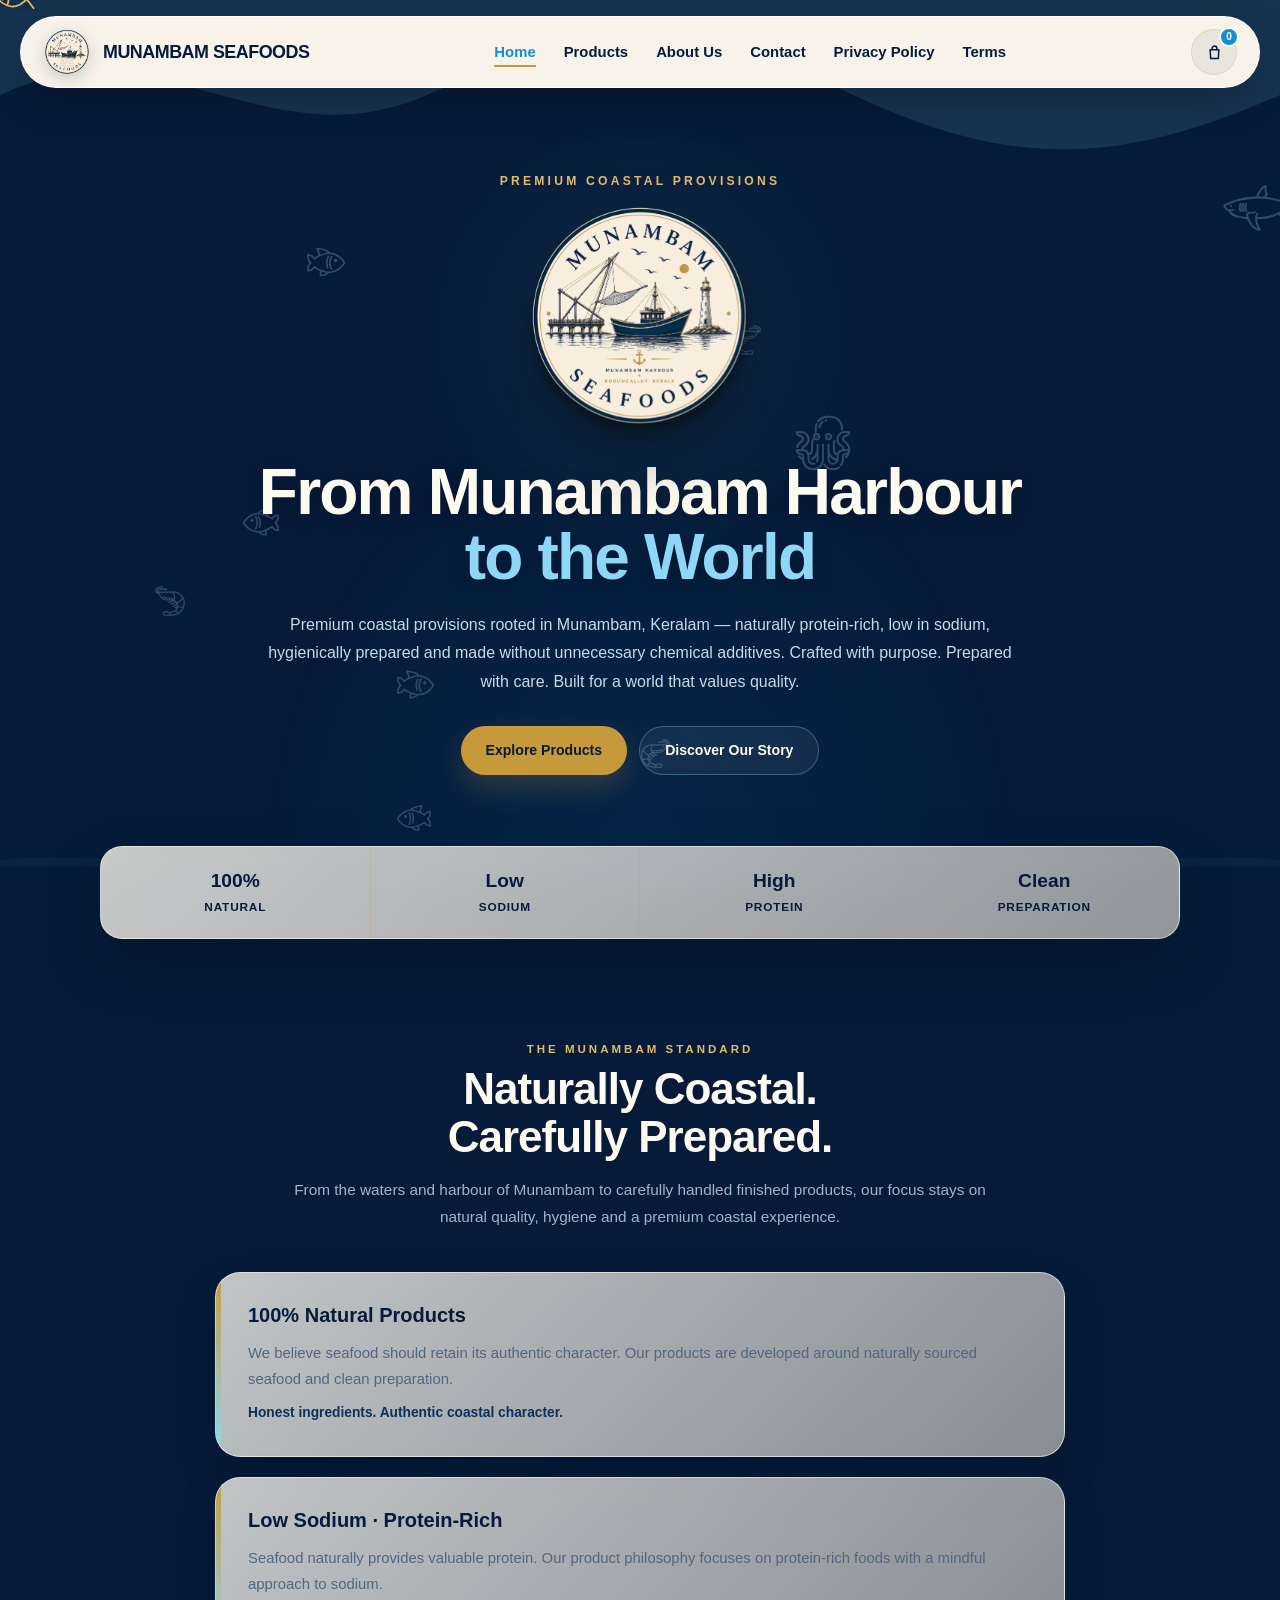
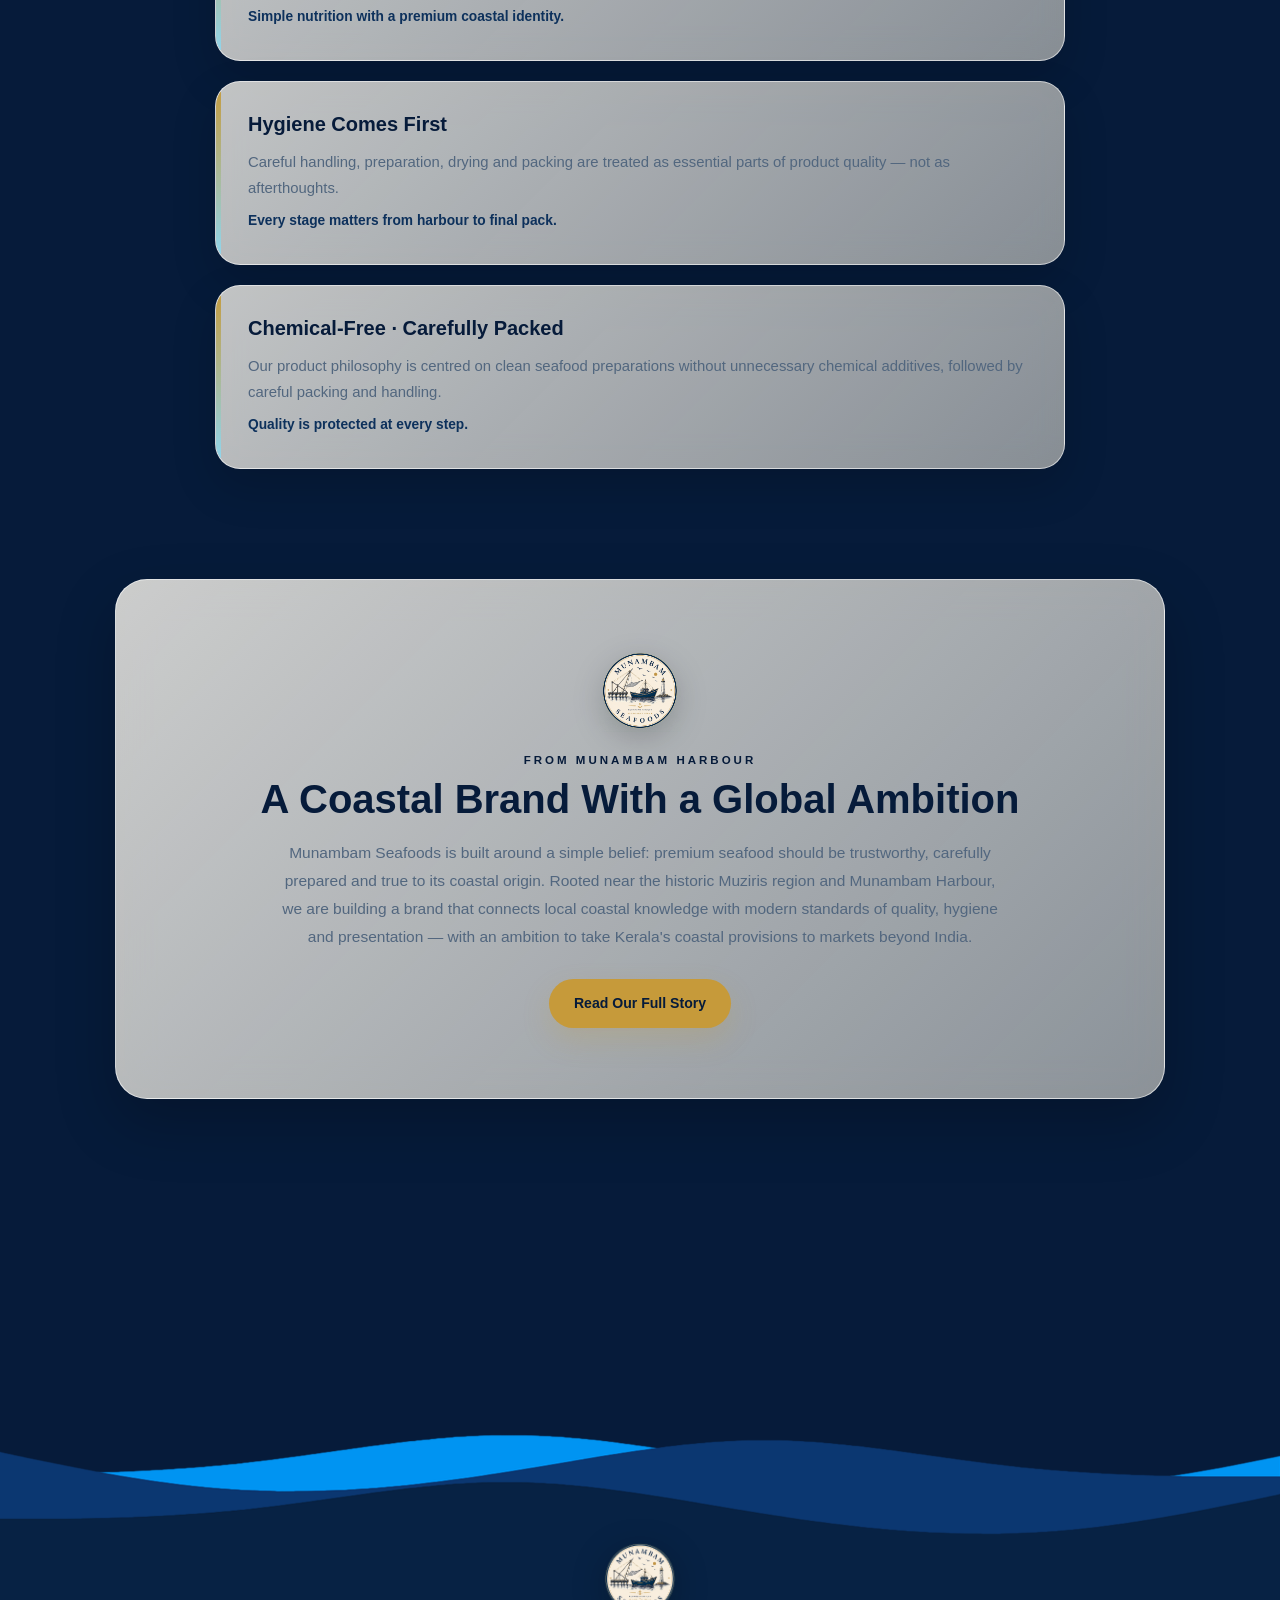
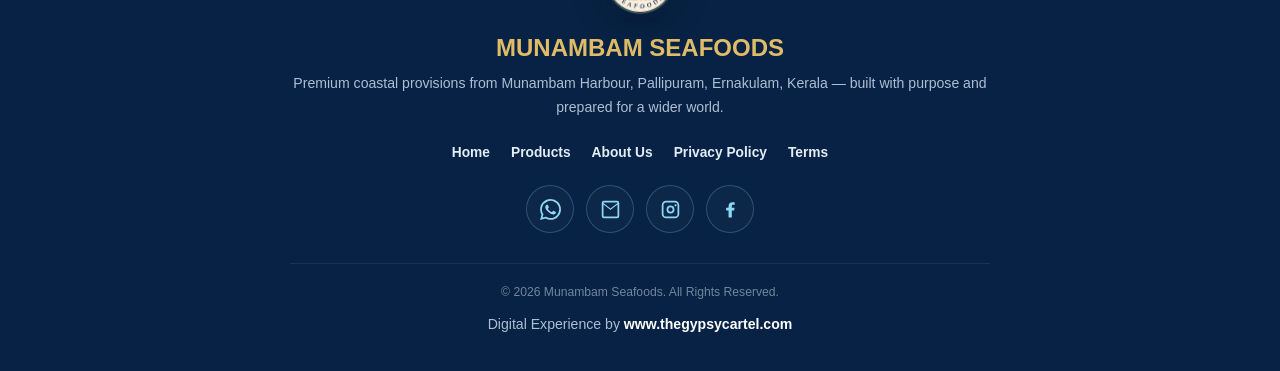
==== index.html @ 5f6bd006 "Update index.html" ====
<!DOCTYPE html>
<html lang="en">
<head>
    <meta charset="UTF-8">

    <meta
        name="viewport"
        content="width=device-width, initial-scale=1.0"
    >

    <title>
        Munambam Seafoods | Premium Coastal Provisions
    </title>

    <meta
        name="description"
        content="Munambam Seafoods — premium coastal provisions from Munambam Harbour. 100% natural, low sodium, protein-rich, hygienically prepared and chemical-free."
    >

    <meta
        name="keywords"
        content="Munambam Seafoods, seafood, coastal provisions, dried seafood, dried prawns, Munambam Harbour, Kerala seafood"
    >

    <meta
        name="robots"
        content="index, follow, max-image-preview:large"
    >

    <link
        rel="canonical"
        href="https://www.munambamseafoods.online/"
    >

    <!-- SECURITY HARDENING -->
    <meta
        http-equiv="X-Content-Type-Options"
        content="nosniff"
    >
    <meta
        http-equiv="X-Frame-Options"
        content="DENY"
    >
    <meta
        http-equiv="Content-Security-Policy"
        content="default-src 'self'; base-uri 'self'; form-action 'self'; object-src 'none'; frame-ancestors 'none'; script-src 'self' 'unsafe-inline'; style-src 'self' 'unsafe-inline'; img-src 'self' data:; connect-src 'self'; font-src 'self' data:; media-src 'self'; upgrade-insecure-requests"
    >

    <meta
        name="referrer"
        content="strict-origin-when-cross-origin"
    >

    <meta
        http-equiv="Permissions-Policy"
        content="camera=(), microphone=(), geolocation=(), payment=(), usb=(), accelerometer=(), gyroscope=(), magnetometer=()"
    >

    <!-- OPEN GRAPH -->
    <meta
        property="og:type"
        content="website"
    >

    <meta
        property="og:url"
        content="https://www.munambamseafoods.online/"
    >

    <meta
        property="og:title"
        content="Munambam Seafoods | Premium Coastal Provisions"
    >

    <meta
        property="og:description"
        content="Premium coastal provisions from Munambam Harbour — natural, protein-rich, low sodium and carefully prepared."
    >

    <meta
        property="og:image"
        content="https://www.munambamseafoods.online/assets/MUNAMBAM_Seafood_Logo_HQ.png"
    >

    <!-- FAVICON -->
    <link
        rel="apple-touch-icon"
        sizes="180x180"
        href="/assets/icon/apple-touch-icon.png"
    >

    <link
        rel="icon"
        type="image/png"
        sizes="32x32"
        href="/assets/icon/favicon-32x32.png"
    >

    <link
        rel="icon"
        type="image/png"
        sizes="16x16"
        href="/assets/icon/favicon-16x16.png"
    >

    <link
        rel="manifest"
        href="/assets/icon/site.webmanifest"
    >

    <link
        rel="icon"
        href="/assets/icon/favicon.ico"
    >

    <style>

        /* =========================================================
           MUNAMBAM SEAFOODS
           MASTER HOME THEME
        ========================================================= */

        :root {
            --navy: #061b3a;
            --navy-2: #09274d;
            --navy-3: #0d315c;

            --light-blue: #8ed8f5;
            --light-blue-2: #bdeafa;
            --blue: #168dcc;

            --gold: #c69a3a;
            --gold-light: #e0bc68;

            --cream: #fffaf0;
            --cream-2: #f7f0df;

            --white: #ffffff;
            --black: #101820;

            --text-dark: #142943;
            --text-light: #d9e8f4;
            --muted: #8ea5bd;

            --border-gold:
                rgba(198,154,58,.28);

            --shadow:
                0 24px 60px rgba(0,0,0,.22);

            --shadow-soft:
                0 18px 45px rgba(0,0,0,.16);

            --max:
                1180px;
        }


        /* =========================================================
           RESET
        ========================================================= */

        *,
        *::before,
        *::after {
            box-sizing: border-box;
        }

        html {
            scroll-behavior: smooth;
        }

        /* =========================================================
           CUSTOM CURSOR — DESKTOP ONLY
           Native pointer is an invisible 1x1 cursor image.
           The visible cursor is the existing DOM fish below.
           This avoids Chrome showing the default pointer during click/hold.
        ========================================================= */
        @media (min-width: 1025px) {
            html,
            body,
            html body,
            html body *,
            html body *::before,
            html body *::after,
            a,
            a:link,
            a:visited,
            a:hover,
            a:active,
            a:focus,
            button,
            button:hover,
            button:active,
            button:focus,
            input,
            textarea,
            select,
            label,
            [role="button"],
            [tabindex] {
                cursor: url("[data-uri]") 0 0, none !important;
            }

            #fish-cursor {
                display: block !important;
                visibility: visible !important;
                opacity: 1 !important;
            }
        }

        body {
            margin: 0;
            min-height: 100vh;

            background:
                var(--navy);

            color:
                var(--cream);

            font-family:
                "Segoe UI",
                Arial,
                Helvetica,
                sans-serif;

            overflow-x: hidden;
        }

        body::selection {
            background: var(--gold);
            color: var(--navy);
        }

        img {
            max-width: 100%;
        }

        a {
            color: inherit;
        }


        /* =========================================================
           CUSTOM FISH CURSOR
        ========================================================= */

        #fish-cursor {
            position: fixed;

            left: 0;
            top: 0;

            width: 44px;
            height: 27px;

            pointer-events: none;

            z-index: 2147483647;

            transform:
                translate3d(-6px,-14px,0);

            will-change:
                transform;

            display: block;
            visibility: visible;
            opacity: 1;
        }

        #fish-cursor svg {
            display: block;

            width: 44px;
            height: 27px;

            filter:
                drop-shadow(
                    0 2px 4px
                    rgba(0,0,0,.35)
                );
        }


        /* =========================================================
           MOVING OCEAN OBJECTS
        ========================================================= */

        .ocean-layer {
            position: fixed;

            inset: 0;

            width: 100%;
            height: 100%;

            overflow: hidden;

            pointer-events: none;

            z-index: 1;
        }

        .creature {
            position: absolute;

            display: block;

            pointer-events: none;

            opacity: .24;

            will-change:
                transform;

            user-select: none;

            filter:
                brightness(0)
                saturate(100%)
                invert(82%)
                sepia(10%)
                saturate(750%)
                hue-rotate(158deg)
                brightness(105%)
                contrast(96%);
        }

        .creature img {
            display: block;

            width: 100%;
            height: 100%;

            object-fit: contain;

            pointer-events: none;

            user-select: none;

            -webkit-user-drag: none;
        }

        .wave-decoration {
            position: absolute;

            left: 0;
            top: 0;

            width: 100%;
            height: 180px;

            opacity: .13;

            pointer-events: none;
        }

        .wave-decoration svg {
            display: block;

            width: 100%;
            height: 100%;
        }


        /* =========================================================
           NAVIGATION
        ========================================================= */

        .site-nav {
            position: sticky;

            top: 16px;

            z-index: 5000;

            width:
                min(
                    calc(100% - 32px),
                    1240px
                );

            margin:
                16px auto 0;

            min-height: 72px;

            padding:
                10px 22px;

            display: flex;

            align-items: center;

            justify-content: space-between;

            gap: 25px;

            background:
                rgba(255,250,240,.97);

            border:
                1px solid
                rgba(255,255,255,.85);

            border-radius:
                50px;

            box-shadow:
                0 15px 40px
                rgba(0,0,0,.20);

            backdrop-filter:
                blur(14px);

            -webkit-backdrop-filter:
                blur(14px);
        }

        .brand {
            display: flex;

            align-items: center;

            gap: 12px;

            text-decoration: none;

            flex-shrink: 0;
        }

        .brand img {
            width: 48px;
            height: 48px;

            object-fit: contain;

            filter:
                drop-shadow(
                    0 5px 8px
                    rgba(0,0,0,.16)
                );

            transition:
                transform .25s ease;
        }

        .brand:hover img {
            transform:
                scale(1.06)
                rotate(-2deg);
        }

        .brand-text {
            color:
                var(--navy);

            font-size:
                1.12rem;

            font-weight:
                800;

            letter-spacing:
                -.5px;

            white-space:
                nowrap;
        }

        .nav-links {
            display: flex;

            align-items: center;

            gap: 28px;
        }

        .nav-links a {
            position: relative;

            padding:
                10px 0;

            text-decoration:
                none;

            color:
                var(--navy);

            font-size:
                .93rem;

            font-weight:
                700;

            transition:
                color .2s ease;
        }

        .nav-links a::after {
            content: "";

            position: absolute;

            left: 0;
            bottom: 3px;

            width: 0;
            height: 2px;

            background:
                var(--gold);

            transition:
                width .22s ease;
        }

        .nav-links a:hover,
        .nav-links a.active {
            color:
                var(--blue);
        }

        .nav-links a:hover::after,
        .nav-links a.active::after {
            width: 100%;
        }

        /* ALWAYS-VISIBLE SHOPPING CART — shared store cart */
        .cart-link{
            position:relative;
            width:46px;
            height:46px;
            flex:0 0 46px;
            display:inline-flex;
            align-items:center;
            justify-content:center;
            color:var(--navy);
            background:rgba(6,27,58,.06);
            border:1px solid rgba(198,154,58,.22);
            border-radius:50%;
            text-decoration:none;
            transition:.2s ease;
        }

        .cart-link:hover{
            background:var(--gold);
            transform:translateY(-2px);
        }

        .cart-icon{
            width:19px;
            height:19px;
            display:block;
        }

        .cart-icon svg{
            width:19px;
            height:19px;
            display:block;
        }

        .cart-count{
            position:absolute;
            top:-3px;
            right:-3px;
            min-width:20px;
            height:20px;
            padding:0 5px;
            display:grid;
            place-items:center;
            border-radius:20px;
            background:var(--blue);
            color:#fff;
            font-size:.64rem;
            font-weight:800;
            line-height:1;
            border:2px solid var(--cream);
        }


        /* =========================================================
           HERO
        ========================================================= */
        .hero {
            position: relative;
            z-index: 2;
            width: min(calc(100% - 32px), 1240px);
            min-height: 650px;
            margin: 8px auto 0;
            padding: 78px 30px 105px;
            display: flex;
            align-items: center;
            justify-content: center;
            text-align: center;
            overflow: visible;
            border-radius: 0;
            background: transparent;
            border: none;
            box-shadow: none;
        }

        .hero::before {
            content: "";
            position: absolute;
            inset: 0;
            pointer-events: none;
            background:
                radial-gradient(circle at 50% 30%, rgba(142,216,245,.13), transparent 27%),
                radial-gradient(ellipse at 50% 100%, rgba(22,141,204,.12), transparent 45%);
            opacity: .85;
            z-index: 0;
        }

        /* Open-ocean landing page: no boxed hero.
           Moving sea objects and the subtle wave layers stay visible behind the copy. */
        .hero::after {
            content: "";
            position: absolute;
            left: -8%;
            right: -8%;
            bottom: -72px;
            height: 125px;
            pointer-events: none;
            background: linear-gradient(
                180deg,
                transparent 0 25%,
                rgba(142,216,245,.035) 25% 31%,
                transparent 31% 100%
            );
            border-radius: 50%;
            z-index: 0;
        }

        .hero-content {
            position: relative;
            z-index: 5;
            isolation: isolate;

            display: flex;

            flex-direction: column;

            align-items: center;
        }
        .hero-logo {
            width: clamp(160px, 19vw, 235px);
            height: clamp(160px, 19vw, 235px);
            object-fit: contain;
            display: block;
            margin-bottom: 26px;
            filter:
                drop-shadow(0 7px 3px rgba(0,0,0,.20))
                drop-shadow(0 16px 12px rgba(0,0,0,.24))
                drop-shadow(0 28px 32px rgba(0,0,0,.30));
            transform: translateZ(0);
            animation: logoFloat 4.5s ease-in-out infinite alternate;
            will-change: transform, filter;
        }

        @keyframes logoFloat {
            from {
                transform:
                    translate3d(0,0,0);
            }

            to {
                transform:
                    translate3d(0,-8px,0);
            }
        }

        .hero-kicker {
            margin:
                0 0 11px;

            color:
                var(--gold-light);

            font-size:
                .76rem;

            font-weight:
                800;

            letter-spacing:
                3.2px;

            text-transform:
                uppercase;
        }

        .hero-title {
            margin:
                0;

            color:
                var(--cream);

            text-shadow:
                0 5px 18px rgba(0,0,0,.26);

            font-size:
                clamp(
                    2.15rem,
                    5vw,
                    4rem
                );

            line-height:
                1.02;

            letter-spacing:
                -1.8px;

            font-weight:
                800;
        }

        .hero-title span {
            color:
                var(--light-blue);
        }

        .hero-description {
            max-width:
                760px;

            margin:
                20px auto 0;

            color:
                #c8d9e8;

            font-size:
                1rem;

            line-height:
                1.8;

            font-weight:
                500;
        }

        .hero-buttons {
            display:
                flex;

            flex-wrap:
                wrap;

            justify-content:
                center;

            gap:
                12px;

            margin-top:
                29px;
        }

        .btn {
            display:
                inline-flex;

            align-items:
                center;

            justify-content:
                center;

            min-height:
                49px;

            padding:
                0 25px;

            border-radius:
                50px;

            text-decoration:
                none;

            font-size:
                .88rem;

            font-weight:
                800;

            transition:
                transform .2s ease,
                box-shadow .2s ease,
                background .2s ease,
                border-color .2s ease;
        }

        .btn-primary {
            background:
                var(--gold);

            color:
                var(--navy);

            box-shadow:
                0 12px 28px
                rgba(198,154,58,.22);
        }

        .btn-primary:hover {
            transform:
                translate3d(0,-3px,0);

            background:
                var(--gold-light);

            box-shadow:
                0 17px 32px
                rgba(198,154,58,.28);
        }

        .btn-secondary {
            background:
                rgba(255,255,255,.06);

            color:
                var(--cream);

            border:
                1px solid
                rgba(142,216,245,.30);
        }

        .btn-secondary:hover {
            transform:
                translate3d(0,-3px,0);

            background:
                rgba(142,216,245,.12);

            border-color:
                var(--light-blue);

            box-shadow:
                0 12px 25px
                rgba(0,0,0,.18);
        }


        /* =========================================================
           QUALITY STRIP
        ========================================================= */

        .quality-strip {
            position:
                relative;

            z-index:
                8;

            width:
                min(
                    calc(100% - 48px),
                    1080px
                );

            margin:
                -34px auto 0;

            display:
                grid;

            grid-template-columns:
                repeat(4,1fr);

            background:
                linear-gradient(
                    135deg,
                    rgba(255,250,240,.78),
                    rgba(247,240,223,.58)
                );

            border:
                1px solid
                rgba(255,255,255,.55);

            backdrop-filter:
                blur(18px)
                saturate(115%);

            -webkit-backdrop-filter:
                blur(18px)
                saturate(115%);

            border-radius:
                22px;

            box-shadow:
                var(--shadow);

            overflow:
                hidden;
        }

        .quality-item {
            padding:
                23px 15px;

            text-align:
                center;

            border-right:
                1px solid
                rgba(198,154,58,.20);
        }

        .quality-item:last-child {
            border-right:
                none;
        }

        .quality-number {
            display:
                block;

            color:
                var(--navy);

            font-size:
                1.20rem;

            font-weight:
                850;

            margin-bottom:
                5px;
        }

        .quality-label {
            color:
                var(--navy);

            font-size:
                .74rem;

            font-weight:
                800;

            letter-spacing:
                .8px;

            text-transform:
                uppercase;
        }


        /* =========================================================
           MAIN QUALITY SECTION
        ========================================================= */

        .section {
            position:
                relative;

            z-index:
                2;

            width:
                min(
                    calc(100% - 32px),
                    var(--max)
                );

            margin:
                0 auto;

            padding:
                100px 20px 35px;
        }

        .section-heading {
            text-align:
                center;

            margin-bottom:
                42px;
        }

        .eyebrow {
            display:
                inline-block;

            margin-bottom:
                10px;

            color:
                var(--gold-light);

            font-size:
                .72rem;

            font-weight:
                850;

            text-transform:
                uppercase;

            letter-spacing:
                3px;
        }

        .section-heading h2 {
            margin:
                0;

            color:
                var(--cream);

            font-size:
                clamp(
                    1.85rem,
                    4vw,
                    2.75rem
                );

            line-height:
                1.1;

            letter-spacing:
                -1px;

            font-weight:
                800;
        }

        .section-heading p {
            max-width:
                700px;

            margin:
                15px auto 0;

            color:
                #9fb5c9;

            line-height:
                1.75;

            font-size:
                .96rem;
        }


        /* =========================================================
           FEATURE CARDS
        ========================================================= */

        .features {
            display:
                grid;

            grid-template-columns:
                1fr;

            gap:
                20px;

            max-width:
                850px;

            margin:
                0 auto;
        }

        .feature {
            position:
                relative;

            padding:
                30px 32px 31px;

            background:
                linear-gradient(
                    135deg,
                    rgba(255,250,240,.76),
                    rgba(247,240,223,.54)
                );

            border:
                1px solid
                rgba(255,255,255,.58);

            backdrop-filter:
                blur(18px)
                saturate(115%);

            -webkit-backdrop-filter:
                blur(18px)
                saturate(115%);

            border-radius:
                25px;

            box-shadow:
                var(--shadow-soft);

            overflow:
                hidden;

            transition:
                transform .25s ease,
                box-shadow .25s ease;
        }

        .feature::before {
            content:
                "";

            position:
                absolute;

            left:
                0;

            top:
                0;

            width:
                5px;

            height:
                100%;

            background:
                linear-gradient(
                    180deg,
                    var(--gold),
                    var(--light-blue)
                );
        }

        .feature:hover {
            transform:
                translate3d(0,-5px,0);

            box-shadow:
                0 25px 55px
                rgba(0,0,0,.22);
        }

        .feature-top {
            display:
                block;

            margin-bottom:
                12px;
        }

        .feature-icon {
            width:
                43px;

            height:
                43px;

            flex:
                0 0 43px;

            display:
                none;

            place-items:
                center;

            border-radius:
                50%;

            color:
                var(--gold);

            background:
                var(--cream-2);

            border:
                1px solid
                rgba(198,154,58,.28);

            font-size:
                .8rem;

            font-weight:
                900;
        }

        .feature h3 {
            margin:
                0;

            color:
                var(--navy);

            font-size:
                1.25rem;

            line-height:
                1.25;

            font-weight:
                800;
        }

        .feature p {
            margin:
                0;

            color:
                #52677f;

            font-size:
                .93rem;

            line-height:
                1.75;
        }

        .feature-extra {
            display:
                block;

            margin-top:
                8px;

            color:
                var(--navy-3);

            font-size:
                .86rem;

            font-weight:
                650;
        }


        /* =========================================================
           BRAND STORY
        ========================================================= */

        .story {
            position:
                relative;

            z-index:
                2;

            width:
                min(
                    calc(100% - 32px),
                    1050px
                );

            margin:
                75px auto 100px;

            padding:
                70px 30px;

            text-align:
                center;

            background:
                linear-gradient(
                    135deg,
                    rgba(255,250,240,.80),
                    rgba(247,240,223,.56)
                );

            border:
                1px solid
                rgba(255,255,255,.60);

            backdrop-filter:
                blur(20px)
                saturate(120%);

            -webkit-backdrop-filter:
                blur(20px)
                saturate(120%);

            border-radius:
                32px;

            box-shadow:
                var(--shadow);
        }

        /* Story tagline — keep it clearly readable on the glass card */
        .story .eyebrow {
            color: var(--navy);
        }

        .story-logo {
            display: block;
            margin-left: auto;
            margin-right: auto;
            width:
                82px;

            height:
                82px;

            object-fit:
                contain;

            margin-bottom:
                18px;

            filter:
                drop-shadow(
                    0 9px 15px
                    rgba(0,0,0,.18)
                );
        }

        .story h2 {
            margin:
                0 auto;

            color:
                var(--navy);

            font-size:
                clamp(
                    1.8rem,
                    4vw,
                    2.5rem
                );

            line-height:
                1.15;

            font-weight:
                800;
        }

        .story p {
            margin-left: auto;
            margin-right: auto;
            max-width:
                720px;

            margin:
                17px auto 28px;

            color:
                #52677f;

            font-size:
                .97rem;

            line-height:
                1.8;
        }


        /* =========================================================
           REFERENCE FOOTER WAVE
           Exact supplied 1920x1080 footer artwork.
           No other page styling is changed.
        ========================================================= */

        .footer {
            position:
                relative;

            z-index:
                3;

            background:
                #072244;

            color:
                var(--white);

            padding:
                clamp(240px, calc(36.15vw - 120px), 574px) 20px 34px;

            text-align:
                center;

            overflow:
                hidden;
        }

        .footer-reference-wave {
            position:
                absolute;

            top:
                0;

            left:
                0;

            width:
                100%;

            height:
                auto;

            display:
                block;

            max-width:
                none;

            pointer-events:
                none;

            user-select:
                none;

            z-index:
                1;
        }

        .footer-content {
            position:
                relative;

            z-index:
                5;

            max-width:
                850px;

            margin:
                0 auto;
        }

        .footer-logo {
            width:
                76px;

            height:
                76px;

            object-fit:
                contain;

            margin-bottom:
                13px;

            filter:
                drop-shadow(
                    0 8px 16px
                    rgba(0,0,0,.25)
                );
        }

        .footer h3 {
            margin:
                0;

            color:
                var(--gold-light);

            font-size:
                1.5rem;

            font-weight:
                800;
        }

        .footer p {
            margin:
                10px auto 0;

            max-width:
                700px;

            color:
                #aebfd2;

            font-size:
                .88rem;

            line-height:
                1.7;
        }

        .footer-links {
            display:
                flex;

            flex-wrap:
                wrap;

            justify-content:
                center;

            gap:
                21px;

            margin:
                25px 0;
        }

        .footer-links a {
            color:
                #e2edf6;

            text-decoration:
                none;

            font-size:
                .86rem;

            font-weight:
                650;

            transition:
                color .2s ease;
        }

        .footer-links a:hover {
            color:
                var(--gold-light);
        }

        .footer-contact {
            display:
                flex;

            justify-content:
                center;

            flex-wrap:
                wrap;

            gap:
                12px;

            margin:
                20px 0;
        }

        /* ICON-ONLY SOCIAL / CONTACT LINKS */
        .contact-link {
            width: 48px;
            height: 48px;
            padding: 0;

            display: inline-flex;
            align-items: center;
            justify-content: center;

            border: 1px solid rgba(142,216,245,.24);
            border-radius: 50%;

            color: var(--light-blue);
            background: rgba(255,255,255,.025);

            text-decoration: none;

            transition:
                transform .22s ease,
                background .22s ease,
                border-color .22s ease,
                color .22s ease,
                box-shadow .22s ease;
        }

        .contact-link svg {
            width: 21px;
            height: 21px;
            display: block;
            fill: currentColor;
            stroke: currentColor;
            stroke-width: 0;
            transition: transform .22s ease;
        }

        .contact-link:hover {
            background: rgba(142,216,245,.10);
            border-color: var(--light-blue);
            color: var(--white);
            transform: translate3d(0,-3px,0);
            box-shadow: 0 10px 24px rgba(0,0,0,.20);
        }

        .contact-link:hover svg {
            transform: scale(1.08);
        }

        .contact-link:focus-visible {
            outline: 2px solid var(--light-blue);
            outline-offset: 4px;
        }

        .copyright {
            margin-top:
                30px !important;

            padding-top:
                18px;

            border-top:
                1px solid
                rgba(255,255,255,.08);

            font-size:
                .76rem !important;

            color:
                #71869c !important;
        }




        .studio-credit {
            margin:
                7px 0 0;

            color:
                #71869c;

            font-size:
                11px;

            line-height:
                1.5;

            text-align:
                center;
        }

        .studio-credit a {
            color:
                var(--white);

            text-decoration:
                none;

            font-weight:
                600;
        }

        .studio-credit a:hover {
            color:
                var(--white);
        }

        /* =========================================================
           FOCUS
        ========================================================= */

        a:focus-visible {
            outline:
                2px solid
                var(--gold);

            outline-offset:
                4px;

            border-radius:
                4px;
        }


        /* =========================================================
           MOBILE
        ========================================================= */

        @media (max-width: 850px) {
            .cart-link{
                width:42px;
                height:42px;
                flex-basis:42px;
            }

            .cart-icon,
            .cart-icon svg{
                width:18px;
                height:18px;
            }



            .site-nav {
                width:
                    calc(100% - 20px);

                top:
                    10px;

                margin-top:
                    10px;

                padding:
                    9px 15px;
            }

            .brand-text {
                font-size:
                    .98rem;
            }

            .brand img {
                width:
                    42px;

                height:
                    42px;
            }

            .nav-links {
                display: none;
            }

            .nav-toggle {
                display: inline-flex;
            }

            .hero {
                width:
                    calc(100% - 20px);

                min-height:
                    590px;

                padding:
                    55px 20px 95px;

                margin-top:
                    4px;
            }

            .quality-strip {
                grid-template-columns:
                    repeat(4,1fr);

                margin-top:
                    -25px;
            }

            .quality-item:nth-child(2) {
                border-right:
                    1px solid
                    rgba(198,154,58,.20);
            }

            .quality-item:nth-child(-n+2) {
                border-bottom:
                    none;
            }
        }


        @media (max-width: 620px) {

            .site-nav {
                border-radius:
                    25px;

                min-height:
                    62px;
            }

            .brand-text {
                display:
                    none;
            }

            .brand img {
                width:
                    44px;

                height:
                    44px;
            }

            .nav-toggle {
                width: 40px;
                height: 40px;
            }

            .hero {
                margin-top:
                    12px;

                border-radius:
                    0;

                min-height:
                    575px;
            }

            .hero-logo {
                width:
                    165px;

                height:
                    165px;
            }

            .hero-kicker {
                font-size:
                    .62rem;

                letter-spacing:
                    2px;
            }

            .hero-title {
                font-size:
                    2rem;
            }

            .hero-description {
                font-size:
                    .87rem;

                line-height:
                    1.65;
            }

            .hero-buttons {
                flex-direction:
                    column;

                width:
                    min(100%,280px);
            }

            .btn {
                width:
                    100%;
            }

            .quality-strip {
                width:
                    calc(100% - 28px);

                border-radius:
                    18px;
            }

            .quality-item {
                padding:
                    16px 5px;
                min-width:
                    0;
            }

            .quality-number {
                font-size:
                    .88rem;
            }

            .quality-label {
                font-size:
                    .52rem;
                letter-spacing:
                    .5px;
                white-space:
                    nowrap;
            }

            .quality-strip {
                width:
                    calc(100% - 18px);
                grid-template-columns:
                    repeat(4,1fr);
                overflow:
                    hidden;
            }

            .section {
                width:
                    calc(100% - 20px);

                padding:
                    75px 10px 20px;
            }

            .feature {
                padding:
                    25px 23px 27px;
            }

            .feature h3 {
                font-size:
                    1.1rem;
            }

            .feature p {
                font-size:
                    .87rem;
            }

            .story {
                width:
                    calc(100% - 20px);

                margin:
                    55px auto 75px;

                padding:
                    50px 20px;
            }

            .story p {
                font-size:
                    .88rem;
            }

            .footer {
                padding:
                    120px 15px 25px;
            }

            .footer-links {
                gap:
                    14px;
            }

            .footer-contact {
                flex-direction: row;
                align-items: center;
                justify-content: center;
            }

            .contact-link {
                width: 44px;
                height: 44px;
            }

            .contact-link svg {
                width: 19px;
                height: 19px;
            }
        }


        /* =========================================================
           TOUCH DEVICES
        ========================================================= */

        @media (hover:none) and (pointer:coarse) {

            html,
            html *,
            html *::before,
            html *::after,
            body,
            a,
            button {
                cursor:
                    auto !important;
            }

            #fish-cursor {
                display:
                    none;
            }
        }


        /* =========================================================
           REDUCED MOTION
        ========================================================= */

        @media (prefers-reduced-motion: reduce) {

            html {
                scroll-behavior:
                    auto;
            }

            *,
            *::before,
            *::after {
                animation-duration:
                    .01ms !important;

                animation-iteration-count:
                    1 !important;

                transition-duration:
                    .01ms !important;
            }
        }

        /* =========================================================
           HAMBURGER + MOBILE SIDE DRAWER
           Desktop (>850px): normal nav. Mobile: hamburger only.
        ========================================================= */

        .nav-toggle {
            display: none;
            position: relative;
            width: 42px;
            height: 42px;
            flex: 0 0 42px;
            align-items: center;
            justify-content: center;
            margin: 0;
            padding: 0;
            border: 1px solid rgba(198,154,58,.22);
            border-radius: 50%;
            background: rgba(6,27,58,.06);
            color: var(--navy);
            transition: background .2s ease, transform .2s ease, border-color .2s ease;
            z-index: 5100;
        }

        .nav-toggle:hover {
            background: var(--gold);
            border-color: var(--gold);
            transform: translateY(-2px);
        }

        .nav-toggle:focus-visible {
            outline: 2px solid var(--gold);
            outline-offset: 3px;
        }

        .nav-toggle-bars {
            display: block;
            width: 18px;
            height: 14px;
            position: relative;
        }

        .nav-toggle-bars span {
            position: absolute;
            left: 0;
            width: 100%;
            height: 2px;
            border-radius: 2px;
            background: currentColor;
            transition: transform .28s ease, opacity .2s ease, top .28s ease;
        }

        .nav-toggle-bars span:nth-child(1) { top: 0; }
        .nav-toggle-bars span:nth-child(2) { top: 6px; }
        .nav-toggle-bars span:nth-child(3) { top: 12px; }

        .nav-toggle[aria-expanded="true"] .nav-toggle-bars span:nth-child(1) {
            top: 6px;
            transform: rotate(45deg);
        }

        .nav-toggle[aria-expanded="true"] .nav-toggle-bars span:nth-child(2) {
            opacity: 0;
        }

        .nav-toggle[aria-expanded="true"] .nav-toggle-bars span:nth-child(3) {
            top: 6px;
            transform: rotate(-45deg);
        }

        .nav-drawer-backdrop {
            position: fixed;
            inset: 0;
            z-index: 6000;
            background: rgba(6, 27, 58, .55);
            backdrop-filter: blur(4px);
            -webkit-backdrop-filter: blur(4px);
            opacity: 0;
            visibility: hidden;
            pointer-events: none;
            transition: opacity .28s ease, visibility .28s ease;
        }

        .nav-drawer-backdrop.is-open {
            opacity: 1;
            visibility: visible;
            pointer-events: auto;
        }

        .nav-drawer {
            position: fixed;
            top: 0;
            right: 0;
            z-index: 6100;
            width: min(320px, 86vw);
            height: 100%;
            height: 100dvh;
            margin: 0;
            padding: 0;
            background: linear-gradient(165deg, rgba(255,250,240,.98), rgba(247,240,223,.96));
            border-left: 1px solid rgba(255,255,255,.7);
            box-shadow: -18px 0 50px rgba(0,0,0,.28);
            transform: translate3d(105%, 0, 0);
            transition: transform .32s cubic-bezier(.22, 1, .36, 1);
            display: flex;
            flex-direction: column;
            overflow: hidden;
            visibility: hidden;
        }

        .nav-drawer.is-open {
            transform: translate3d(0, 0, 0);
            visibility: visible;
        }

        .nav-drawer-header {
            display: flex;
            align-items: center;
            justify-content: space-between;
            gap: 12px;
            padding: 18px 18px 14px;
            border-bottom: 1px solid rgba(198,154,58,.18);
            flex-shrink: 0;
        }

        .nav-drawer-brand {
            display: flex;
            align-items: center;
            gap: 10px;
            text-decoration: none;
            color: var(--navy);
            font-size: .95rem;
            font-weight: 800;
            letter-spacing: -.3px;
        }

        .nav-drawer-brand img {
            width: 40px;
            height: 40px;
            object-fit: contain;
        }

        .nav-drawer-close {
            width: 40px;
            height: 40px;
            flex: 0 0 40px;
            display: grid;
            place-items: center;
            border: 1px solid rgba(198,154,58,.22);
            border-radius: 50%;
            background: rgba(6,27,58,.06);
            color: var(--navy);
            transition: background .2s ease, transform .2s ease;
        }

        .nav-drawer-close:hover {
            background: var(--gold);
            transform: translateY(-1px);
        }

        .nav-drawer-close svg {
            width: 18px;
            height: 18px;
            display: block;
        }

        .nav-drawer-links {
            flex: 1;
            overflow-y: auto;
            overscroll-behavior: contain;
            padding: 12px 14px 24px;
            display: flex;
            flex-direction: column;
            gap: 4px;
            -webkit-overflow-scrolling: touch;
        }

        .nav-drawer-links a {
            display: flex;
            align-items: center;
            min-height: 48px;
            padding: 12px 16px;
            border-radius: 14px;
            text-decoration: none;
            color: var(--navy);
            font-size: .95rem;
            font-weight: 700;
            transition: background .2s ease, color .2s ease;
        }

        .nav-drawer-links a:hover,
        .nav-drawer-links a:focus-visible {
            background: rgba(6,27,58,.07);
            color: var(--blue);
            outline: none;
        }

        .nav-drawer-links a.active {
            background: rgba(198,154,58,.14);
            color: var(--navy);
            box-shadow: inset 3px 0 0 var(--gold);
        }

        .nav-drawer-footer {
            flex-shrink: 0;
            padding: 14px 18px 22px;
            border-top: 1px solid rgba(198,154,58,.18);
        }

        .nav-drawer-cart {
            display: flex;
            align-items: center;
            justify-content: center;
            gap: 10px;
            min-height: 48px;
            padding: 0 18px;
            border-radius: 50px;
            background: var(--gold);
            color: var(--navy);
            text-decoration: none;
            font-size: .9rem;
            font-weight: 800;
            box-shadow: 0 10px 24px rgba(198,154,58,.22);
            transition: background .2s ease, transform .2s ease;
        }

        .nav-drawer-cart:hover {
            background: var(--gold-light);
            transform: translateY(-2px);
        }

        .nav-drawer-cart svg {
            width: 20px;
            height: 20px;
            display: block;
        }

        body.nav-drawer-open {
            overflow: hidden;
        }

        @media (min-width: 851px) {
            .nav-toggle,
            .nav-drawer,
            .nav-drawer-backdrop {
                display: none !important;
            }
        }

        @media (max-width: 850px) {
            .nav-links {
                display: none !important;
            }

            .nav-toggle {
                display: inline-flex !important;
            }
        }

    </style>
</head>


<body>


    <!-- =========================================================
         CUSTOM CURSOR
    ========================================================= -->

    <div
        id="fish-cursor"
        aria-hidden="true"
    >

        <svg
            viewBox="0 0 50 30"
            fill="none"
            stroke="#e0bc68"
            stroke-width="2"
            stroke-linecap="round"
        >

            <path
                d="
                    M5 15
                    Q25 -5 45 25
                    M5 15
                    Q25 35 45 5
                "
            />

            <path
                d="
                    M15 8.5
                    Q18 15 15 21.5
                "
            />

            <circle
                cx="10"
                cy="14.5"
                r="1.5"
                fill="#e0bc68"
                stroke="none"
            />

        </svg>

    </div>


    <!-- =========================================================
         MOVING OCEAN OBJECTS
    ========================================================= -->

    <div
        class="ocean-layer"
        id="oceanLayer"
        aria-hidden="true"
    >

        <div class="wave-decoration">

            <svg
                viewBox="0 0 1440 180"
                preserveAspectRatio="none"
            >

                <path
                    d="
                        M0 95
                        C180 20 300 165 480 95
                        S780 20 960 95
                        S1260 165 1440 95
                        V0
                        H0
                        Z
                    "
                    fill="#8ed8f5"
                />

            </svg>

        </div>

    </div>


    <!-- =========================================================
         NAVIGATION
    ========================================================= -->

    <nav
        class="site-nav"
        aria-label="Main navigation"
    >

        <a
            href="/"
            class="brand"
            aria-label="Munambam Seafoods Home"
        >

            <img
                src="/assets/MUNAMBAM_Seafood_Logo_HQ.png"
                alt="Munambam Seafoods"
                width="48"
                height="48"
                fetchpriority="high"
                decoding="async"
            >

            <span class="brand-text">
                MUNAMBAM SEAFOODS
            </span>

        </a>


        <div class="nav-links">

            <a
                href="/"
                class="active"
                aria-current="page"
            >
                Home
            </a>

            <a href="/products/">
                Products
            </a>

            <a href="/about/">
                About Us
            </a>

            <a href="/contact/">
                Contact
            </a>

            <a href="/privacy/">
                Privacy Policy
            </a>

            <a href="/terms/">
                Terms
            </a>

        </div>

        <a href="/products/cart.html" class="cart-link" aria-label="Open shopping cart" title="Shopping Cart">
            <span class="cart-icon" aria-hidden="true">
                <svg viewBox="0 0 24 24" fill="none"
                     stroke="currentColor" stroke-width="1.9"
                     stroke-linecap="round" stroke-linejoin="round">
                    <path d="M6.5 8.5h11l-.7 11H7.2l-.7-11Z"/>
                    <path d="M9 8.5V6.8a3 3 0 0 1 6 0v1.7"/>
                </svg>
            </span>
            <span class="cart-count" id="cartCount">0</span>
        </a>

        <button
            type="button"
            class="nav-toggle"
            id="navToggle"
            aria-label="Open menu"
            aria-controls="navDrawer"
            aria-expanded="false"
        >
            <span class="nav-toggle-bars" aria-hidden="true">
                <span></span>
                <span></span>
                <span></span>
            </span>
        </button>

    </nav>

    <div class="nav-drawer-backdrop" id="navDrawerBackdrop" hidden></div>

    <aside
        class="nav-drawer"
        id="navDrawer"
        role="dialog"
        aria-modal="true"
        aria-label="Site menu"
        hidden
    >
        <div class="nav-drawer-header">
            <a href="/" class="nav-drawer-brand" aria-label="Munambam Seafoods Home">
                <img
                    src="/assets/MUNAMBAM_Seafood_Logo_HQ.png"
                    alt=""
                    width="40"
                    height="40"
                    decoding="async"
                >
                <span>MUNAMBAM SEAFOODS</span>
            </a>
            <button type="button" class="nav-drawer-close" id="navDrawerClose" aria-label="Close menu">
                <svg viewBox="0 0 24 24" fill="none" stroke="currentColor" stroke-width="2.2" stroke-linecap="round" aria-hidden="true">
                    <path d="M6 6l12 12M18 6L6 18"/>
                </svg>
            </button>
        </div>

        <nav class="nav-drawer-links" aria-label="Mobile navigation">
            <a href="/" class="active" aria-current="page">Home</a>
            <a href="/products/">Products</a>
            <a href="/about/">About Us</a>
            <a href="/contact/">Contact</a>
            <a href="/privacy/">Privacy Policy</a>
            <a href="/terms/">Terms</a>
        </nav>

        <div class="nav-drawer-footer">
            <a href="/products/cart.html" class="nav-drawer-cart">
                <svg viewBox="0 0 24 24" fill="none" stroke="currentColor" stroke-width="1.9" stroke-linecap="round" stroke-linejoin="round" aria-hidden="true">
                    <path d="M6.5 8.5h11l-.7 11H7.2l-.7-11Z"/>
                    <path d="M9 8.5V6.8a3 3 0 0 1 6 0v1.7"/>
                </svg>
                Shopping Cart
            </a>
        </div>
    </aside>


    <!-- =========================================================
         MAIN
    ========================================================= -->

    <main>


        <!-- =====================================================
             HERO
        ====================================================== -->

        <section
            class="hero"
            aria-labelledby="hero-title"
        >

            <div class="hero-content">

                <span class="hero-kicker">
                    PREMIUM COASTAL PROVISIONS
                </span>


                <!-- OUR ACTUAL LOGO ONLY -->

                <img
                    class="hero-logo"
                    src="/assets/MUNAMBAM_Seafood_Logo_HQ.png"
                    alt="Munambam Seafoods Logo"
                    width="220"
                    height="220"
                    fetchpriority="high"
                    decoding="async"
                >


                <h1
                    class="hero-title"
                    id="hero-title"
                >
                    From Munambam Harbour
                    <br>
                    <span>to the World</span>
                </h1>


                <p class="hero-description">
                    Premium coastal provisions rooted in
                    Munambam, Keralam — naturally protein-rich,
                    low in sodium, hygienically prepared and
                    made without unnecessary chemical additives.
                    Crafted with purpose. Prepared with care.
                    Built for a world that values quality.
                </p>


                <div class="hero-buttons">

                    <a
                        href="/products/"
                        class="btn btn-primary"
                    >
                        Explore Products
                    </a>

                    <a
                        href="/about/"
                        class="btn btn-secondary"
                    >
                        Discover Our Story
                    </a>

                </div>

            </div>

        </section>


        <!-- =====================================================
             QUALITY STRIP
        ====================================================== -->

        <section
            class="quality-strip"
            aria-label="Munambam Seafoods product qualities"
        >

            <div class="quality-item">

                <span class="quality-number">
                    100%
                </span>

                <span class="quality-label">
                    Natural
                </span>

            </div>


            <div class="quality-item">

                <span class="quality-number">
                    Low
                </span>

                <span class="quality-label">
                    Sodium
                </span>

            </div>


            <div class="quality-item">

                <span class="quality-number">
                    High
                </span>

                <span class="quality-label">
                    Protein
                </span>

            </div>


            <div class="quality-item">

                <span class="quality-number">
                    Clean
                </span>

                <span class="quality-label">
                    Preparation
                </span>

            </div>

        </section>


        <!-- =====================================================
             MUNAMBAM STANDARD
        ====================================================== -->

        <section
            class="section"
            aria-labelledby="quality-heading"
        >

            <div class="section-heading">

                <span class="eyebrow">
                    THE MUNAMBAM STANDARD
                </span>

                <h2 id="quality-heading">
                    Naturally Coastal.
                    <br>
                    Carefully Prepared.
                </h2>

                <p>
                    From the waters and harbour of Munambam
                    to carefully handled finished products,
                    our focus stays on natural quality,
                    hygiene and a premium coastal experience.
                </p>

            </div>


            <div class="features">


                <!-- FEATURE 1 -->

                <article class="feature">

                    <div class="feature-top">

                        <h3>
                            100% Natural Products
                        </h3>

                    </div>

                    <p>
                        We believe seafood should retain its
                        authentic character. Our products are
                        developed around naturally sourced
                        seafood and clean preparation.

                        <span class="feature-extra">
                            Honest ingredients. Authentic coastal character.
                        </span>
                    </p>

                </article>


                <!-- FEATURE 2 -->

                <article class="feature">

                    <div class="feature-top">

                        <h3>
                            Low Sodium · Protein-Rich
                        </h3>

                    </div>

                    <p>
                        Seafood naturally provides valuable
                        protein. Our product philosophy focuses
                        on protein-rich foods with a mindful
                        approach to sodium.

                        <span class="feature-extra">
                            Simple nutrition with a premium coastal identity.
                        </span>
                    </p>

                </article>


                <!-- FEATURE 3 -->

                <article class="feature">

                    <div class="feature-top">

                        <h3>
                            Hygiene Comes First
                        </h3>

                    </div>

                    <p>
                        Careful handling, preparation, drying
                        and packing are treated as essential
                        parts of product quality — not as
                        afterthoughts.

                        <span class="feature-extra">
                            Every stage matters from harbour to final pack.
                        </span>
                    </p>

                </article>


                <!-- FEATURE 4 -->

                <article class="feature">

                    <div class="feature-top">

                        <h3>
                            Chemical-Free · Carefully Packed
                        </h3>

                    </div>

                    <p>
                        Our product philosophy is centred on
                        clean seafood preparations without
                        unnecessary chemical additives, followed
                        by careful packing and handling.

                        <span class="feature-extra">
                            Quality is protected at every step.
                        </span>
                    </p>

                </article>


            </div>

        </section>


        <!-- =====================================================
             BRAND STORY
        ====================================================== -->

        <section
            class="story"
            aria-labelledby="story-heading"
        >

            <img
                class="story-logo"
                src="/assets/MUNAMBAM_Seafood_Logo_HQ.png"
                alt="Munambam Seafoods"
                width="82"
                height="82"
                loading="lazy"
                decoding="async"
            >


            <span class="eyebrow">
                FROM MUNAMBAM HARBOUR
            </span>


            <h2 id="story-heading">
                A Coastal Brand With a Global Ambition
            </h2>


            <p>
                Munambam Seafoods is built around a simple belief:
                premium seafood should be trustworthy, carefully
                prepared and true to its coastal origin.

                Rooted near the historic Muziris region and
                Munambam Harbour, we are building a brand that
                connects local coastal knowledge with modern
                standards of quality, hygiene and presentation —
                with an ambition to take Kerala's coastal
                provisions to markets beyond India.
            </p>


            <a
                href="/about/"
                class="btn btn-primary"
            >
                Read Our Full Story
            </a>

        </section>

    </main>


    <!-- =========================================================
         PREMIUM WAVY FOOTER
    ========================================================= -->

    <footer class="footer">


        <!-- EXACT SUPPLIED FOOTER REFERENCE -->
        <img
            class="footer-reference-wave"
            src="[data-uri]"
            alt=""
            aria-hidden="true"
        />

        <div class="footer-content">


            <img
                class="footer-logo"
                src="/assets/MUNAMBAM_Seafood_Logo_HQ.png"
                alt="Munambam Seafoods"
                width="76"
                height="76"
                loading="lazy"
                decoding="async"
            >


            <h3>
                MUNAMBAM SEAFOODS
            </h3>


            <p>
                Premium coastal provisions from
                Munambam Harbour, Pallipuram, Ernakulam,
                Kerala — built with purpose and prepared
                for a wider world.
            </p>


            <div class="footer-links">

                <a href="/">
                    Home
                </a>

                <a href="/products/">
                    Products
                </a>

                <a href="/about/">
                    About Us
                </a>

                <a href="/privacy/">
                    Privacy Policy
                </a>

                <a href="/terms/">
                    Terms
                </a>

            </div>


            <div class="footer-contact" aria-label="Munambam Seafoods social and contact links">

                <!-- WhatsApp -->
                <a class="contact-link"
                   href="https://wa.me/917907804747"
                   target="_blank"
                   rel="noopener noreferrer"
                   aria-label="WhatsApp"
                   title="WhatsApp">
                    <svg viewBox="0 0 24 24" aria-hidden="true">
                        <path d="M20.52 3.48A11.86 11.86 0 0 0 12.06 0C5.5 0 .16 5.34.16 11.9c0 2.1.55 4.15 1.6 5.96L.05 24l6.3-1.65a11.87 11.87 0 0 0 5.71 1.46h.01c6.56 0 11.9-5.34 11.9-11.9 0-3.18-1.24-6.16-3.45-8.43ZM12.07 21.8h-.01a9.88 9.88 0 0 1-5.04-1.38l-.36-.21-3.74.98 1-3.65-.23-.37a9.86 9.86 0 1 1 8.38 4.63Zm5.42-7.39c-.3-.15-1.76-.87-2.03-.97-.27-.1-.47-.15-.67.15-.2.3-.77.97-.94 1.17-.17.2-.35.22-.65.07-.3-.15-1.25-.46-2.38-1.47-.88-.78-1.47-1.74-1.64-2.04-.17-.3-.02-.46.13-.61.14-.14.3-.35.45-.52.15-.17.2-.3.3-.5.1-.2.05-.37-.02-.52-.07-.15-.67-1.61-.92-2.2-.24-.58-.49-.5-.67-.51h-.57c-.2 0-.52.07-.8.37-.27.3-1.04 1.02-1.04 2.49 0 1.47 1.07 2.89 1.22 3.09.15.2 2.1 3.21 5.09 4.5.71.31 1.27.49 1.7.63.71.23 1.36.2 1.87.12.57-.09 1.76-.72 2.01-1.41.25-.69.25-1.28.17-1.41-.07-.12-.27-.2-.57-.35Z"/>
                    </svg>
                </a>

                <!-- Email -->
                <a class="contact-link"
                   href="mailto:connect.munambamseafoods@gmail.com"
                   aria-label="Email"
                   title="Email">
                    <svg viewBox="0 0 24 24" aria-hidden="true">
                        <path d="M2 4.5A2.5 2.5 0 0 1 4.5 2h15A2.5 2.5 0 0 1 22 4.5v15a2.5 2.5 0 0 1-2.5 2.5h-15A2.5 2.5 0 0 1 2 19.5v-15Zm2.5-.5a.5.5 0 0 0-.31.89L12 10.96l7.81-6.07A.5.5 0 0 0 19.5 4h-15ZM20 6.3l-7.39 5.74a1 1 0 0 1-1.22 0L4 6.3v13.2c0 .28.22.5.5.5h15c.28 0 .5-.22.5-.5V6.3Z"/>
                    </svg>
                </a>

                <!-- Instagram -->
                <a class="contact-link"
                   href="https://www.instagram.com/munambamseafoods"
                   target="_blank"
                   rel="noopener noreferrer"
                   aria-label="Instagram"
                   title="Instagram">
                    <svg viewBox="0 0 24 24" aria-hidden="true">
                        <path d="M7 2h10a5 5 0 0 1 5 5v10a5 5 0 0 1-5 5H7a5 5 0 0 1-5-5V7a5 5 0 0 1 5-5Zm0 2a3 3 0 0 0-3 3v10a3 3 0 0 0 3 3h10a3 3 0 0 0 3-3V7a3 3 0 0 0-3-3H7Zm5 3.5A4.5 4.5 0 1 1 7.5 12 4.5 4.5 0 0 1 12 7.5Zm0 2A2.5 2.5 0 1 0 14.5 12 2.5 2.5 0 0 0 12 9.5ZM17.75 6a1.25 1.25 0 1 1-1.25 1.25A1.25 1.25 0 0 1 17.75 6Z"/>
                    </svg>
                </a>

                <!-- Facebook -->
                <a class="contact-link"
                   href="https://www.facebook.com/officialmunambamseafoods"
                   target="_blank"
                   rel="noopener noreferrer"
                   aria-label="Facebook"
                   title="Facebook">
                    <svg viewBox="0 0 24 24" aria-hidden="true">
                        <path d="M13.5 21v-8h2.75l.4-3h-3.15V8.08c0-.87.24-1.46 1.5-1.46h1.78V3.94c-.31-.04-1.38-.14-2.62-.14-2.6 0-4.38 1.59-4.38 4.51V10H7v3h2.78v8h3.72Z"/>
                    </svg>
                </a>

            </div>


            <p class="copyright">
                © 2026 Munambam Seafoods.
                All Rights Reserved.
            </p>

            <p class="studio-credit">
                Digital Experience by
                <a
                    href="https://www.thegypsycartel.com"
                    target="_blank"
                    rel="noopener noreferrer nofollow"
                >www.thegypsycartel.com</a>
            </p>

        </div>

    </footer>


    <!-- =========================================================
         FAST JAVASCRIPT
    ========================================================= -->

    <script>

        (() => {

            "use strict";

            /* SHARED PERSISTENT CART COUNT */
            const CART_KEY = "munambam_cart";

            function updateCartCount(){
                const badge = document.getElementById("cartCount");
                if(!badge) return;

                try{
                    const cart = JSON.parse(
                        localStorage.getItem(CART_KEY) || "[]"
                    );

                    const count = Array.isArray(cart)
                        ? cart.reduce(
                            (s, i) => s + Math.max(
                                1,
                                Number(i.quantity) || 1
                            ),
                            0
                        )
                        : 0;

                    badge.textContent =
                        count > 99 ? "99+" : String(count);

                }catch{
                    badge.textContent = "0";
                }
            }

            updateCartCount();
            window.addEventListener("storage", updateCartCount);



            /* =====================================================
               CUSTOM CURSOR
               Desktop: invisible native pointer + existing DOM fish.
               This is the only visible cursor.
            ===================================================== */

            const mouseDevice =
                window.matchMedia(
                    "(min-width: 1025px) and (hover:hover) and (pointer:fine)"
                ).matches;

            const fishCursor =
                document.getElementById("fish-cursor");

            if (mouseDevice && fishCursor) {

                const moveFishCursor = (event) => {
                    fishCursor.style.left =
                        event.clientX + "px";

                    fishCursor.style.top =
                        event.clientY + "px";
                };

                const lockNativeCursor = () => {
                    document.documentElement.style.setProperty(
                        "cursor",
                        'url("[data-uri]") 0 0, none',
                        "important"
                    );

                    if (document.body) {
                        document.body.style.setProperty(
                            "cursor",
                            'url("[data-uri]") 0 0, none',
                            "important"
                        );
                    }
                };

                lockNativeCursor();

                document.addEventListener(
                    "mousemove",
                    moveFishCursor,
                    { passive: true }
                );

                /*
                 * Re-lock only the root/body cursor during interaction.
                 * The global desktop CSS handles every descendant.
                 */
                [
                    "mousedown",
                    "mouseup",
                    "pointerdown",
                    "pointerup",
                    "click",
                    "auxclick",
                    "focusin"
                ].forEach((eventName) => {
                    document.addEventListener(
                        eventName,
                        lockNativeCursor,
                        { capture: true, passive: true }
                    );
                });

                window.addEventListener(
                    "focus",
                    lockNativeCursor,
                    { passive: true }
                );
            }


            /* =====================================================
               MOVING SEA CREATURES
            ===================================================== */

            const layer =
                document.getElementById(
                    "oceanLayer"
                );


            if (!layer) {
                return;
            }


            const reduceMotion =
                window.matchMedia(
                    "(prefers-reduced-motion:reduce)"
                ).matches;


            if (reduceMotion) {
                return;
            }


            const files = {

                fish:
                    "/assets/icon/icon-fish.svg",

                shark:
                    "/assets/icon/icon-shark.svg",

                octopus:
                    "/assets/icon/icon-octopus.svg",

                prawn:
                    "/assets/icon/icon-prawn.svg"

            };


            const creatures = [

                {
                    type: "shark",
                    size: 110,
                    direction: "left",
                    lane: 17,
                    duration: 46000,
                    delay: -9000
                },

                {
                    type: "fish",
                    size: 38,
                    direction: "right",
                    lane: 27,
                    duration: 33000,
                    delay: -15000
                },

                {
                    type: "prawn",
                    size: 32,
                    direction: "left",
                    lane: 36,
                    duration: 37000,
                    delay: -6000
                },

                {
                    type: "octopus",
                    size: 58,
                    direction: "right",
                    lane: 46,
                    duration: 41000,
                    delay: -19000
                },

                {
                    type: "fish",
                    size: 36,
                    direction: "left",
                    lane: 56,
                    duration: 35000,
                    delay: -11000
                },

                {
                    type: "prawn",
                    size: 32,
                    direction: "right",
                    lane: 65,
                    duration: 39000,
                    delay: -17000
                },

                {
                    type: "fish",
                    size: 37,
                    direction: "right",
                    lane: 74,
                    duration: 35000,
                    delay: -3000
                },

                {
                    type: "prawn",
                    size: 31,
                    direction: "left",
                    lane: 82,
                    duration: 38000,
                    delay: -13000
                },

                {
                    type: "fish",
                    size: 34,
                    direction: "left",
                    lane: 89,
                    duration: 36000,
                    delay: -21000
                }

            ];


            const viewport =
                Math.max(
                    document.documentElement.clientWidth,
                    window.innerWidth || 0
                );


            const distance =
                viewport + 280;


            creatures.forEach(
                (item, index) => {

                    const creature =
                        document.createElement(
                            "div"
                        );


                    creature.className =
                        "creature";


                    creature.style.width =
                        `${item.size}px`;

                    creature.style.height =
                        `${item.size}px`;

                    creature.style.top =
                        `${item.lane}vh`;


                    const image =
                        document.createElement(
                            "img"
                        );


                    image.src =
                        files[item.type];

                    image.alt =
                        "";

                    image.width =
                        item.size;

                    image.height =
                        item.size;

                    image.decoding =
                        "async";

                    image.draggable =
                        false;


                    let flip =
                        item.direction === "left"
                            ? "scaleX(-1)"
                            : "scaleX(1)";


                    if (
                        item.type === "shark"
                    ) {

                        flip =
                            item.direction === "left"
                                ? "scaleX(1)"
                                : "scaleX(-1)";
                    }


                    image.style.transform =
                        flip;


                    creature.appendChild(
                        image
                    );

                    layer.appendChild(
                        creature
                    );


                    const stagger =
                        5 +
                        ((index * 19) % 88);


                    if (
                        item.direction === "right"
                    ) {

                        creature.style.left =
                            `${stagger}vw`;

                    } else {

                        creature.style.left =
                            `${100 - stagger}vw`;
                    }


                    const travel =
                        item.direction === "right"
                            ? distance
                            : -distance;


                    creature.animate(

                        [
                            {
                                transform:
                                    "translate3d(0,0,0)"
                            },

                            {
                                transform:
                                    `translate3d(
                                        ${travel}px,
                                        0,
                                        0
                                    )`
                            }
                        ],

                        {
                            duration:
                                item.duration,

                            delay:
                                item.delay,

                            iterations:
                                Infinity,

                            easing:
                                "linear",

                            fill:
                                "both"
                        }

                    );

                }
            );


        })();

    </script>

<script>
(() => {
    "use strict";

    const navToggle = document.getElementById("navToggle");
    const navDrawer = document.getElementById("navDrawer");
    const navBackdrop = document.getElementById("navDrawerBackdrop");
    const navClose = document.getElementById("navDrawerClose");

    function openNavDrawer() {
        if (!navDrawer || !navToggle) return;
        navDrawer.hidden = false;
        if (navBackdrop) navBackdrop.hidden = false;
        requestAnimationFrame(() => {
            navDrawer.classList.add("is-open");
            if (navBackdrop) navBackdrop.classList.add("is-open");
        });
        navToggle.setAttribute("aria-expanded", "true");
        navToggle.setAttribute("aria-label", "Close menu");
        document.body.classList.add("nav-drawer-open");
        if (navClose) navClose.focus();
    }

    function closeNavDrawer() {
        if (!navDrawer || !navToggle) return;
        navDrawer.classList.remove("is-open");
        if (navBackdrop) navBackdrop.classList.remove("is-open");
        navToggle.setAttribute("aria-expanded", "false");
        navToggle.setAttribute("aria-label", "Open menu");
        document.body.classList.remove("nav-drawer-open");
        let finished = false;
        const finish = () => {
            if (finished) return;
            finished = true;
            navDrawer.hidden = true;
            if (navBackdrop) navBackdrop.hidden = true;
            navDrawer.removeEventListener("transitionend", onEnd);
        };
        const onEnd = (e) => {
            if (e.target !== navDrawer) return;
            finish();
        };
        navDrawer.addEventListener("transitionend", onEnd);
        setTimeout(finish, 400);
        navToggle.focus();
    }

    function toggleNavDrawer() {
        if (navToggle.getAttribute("aria-expanded") === "true") {
            closeNavDrawer();
        } else {
            openNavDrawer();
        }
    }

    if (navToggle && navDrawer) {
        navToggle.addEventListener("click", toggleNavDrawer);
        if (navClose) navClose.addEventListener("click", closeNavDrawer);
        if (navBackdrop) navBackdrop.addEventListener("click", closeNavDrawer);
        document.addEventListener("keydown", (e) => {
            if (e.key === "Escape" && navToggle.getAttribute("aria-expanded") === "true") {
                closeNavDrawer();
            }
        });
        navDrawer.querySelectorAll("a").forEach((link) => {
            link.addEventListener("click", () => closeNavDrawer());
        });
    }
})();
</script>


<!-- =========================================================
     MUNAMBAM SEAFOODS — CLIENT-SIDE SECURITY HARDENING
     Browser-level deterrents only. Does not replace server security.
========================================================= -->
<script>
(() => {
    "use strict";

    /* Block right-click context menu */
    document.addEventListener("contextmenu", (event) => {
        event.preventDefault();
    }, { passive: false });

    /* Block common source / DevTools / save shortcuts */
    document.addEventListener("keydown", (event) => {

        const key = String(event.key || "").toLowerCase();
        const ctrlOrMeta = event.ctrlKey || event.metaKey;

        const blocked =
            event.key === "F12" ||
            (ctrlOrMeta && key === "u") ||
            (ctrlOrMeta && key === "s") ||
            (ctrlOrMeta && event.shiftKey &&
                ["i", "j", "c"].includes(key));

        if (blocked) {
            event.preventDefault();
            event.stopImmediatePropagation();
        }
    }, true);

    /* Prevent casual image dragging */
    document.addEventListener("dragstart", (event) => {
        if (
            event.target &&
            event.target.tagName === "IMG"
        ) {
            event.preventDefault();
        }
    }, { passive: false });

})();
</script>

</body>
</html>
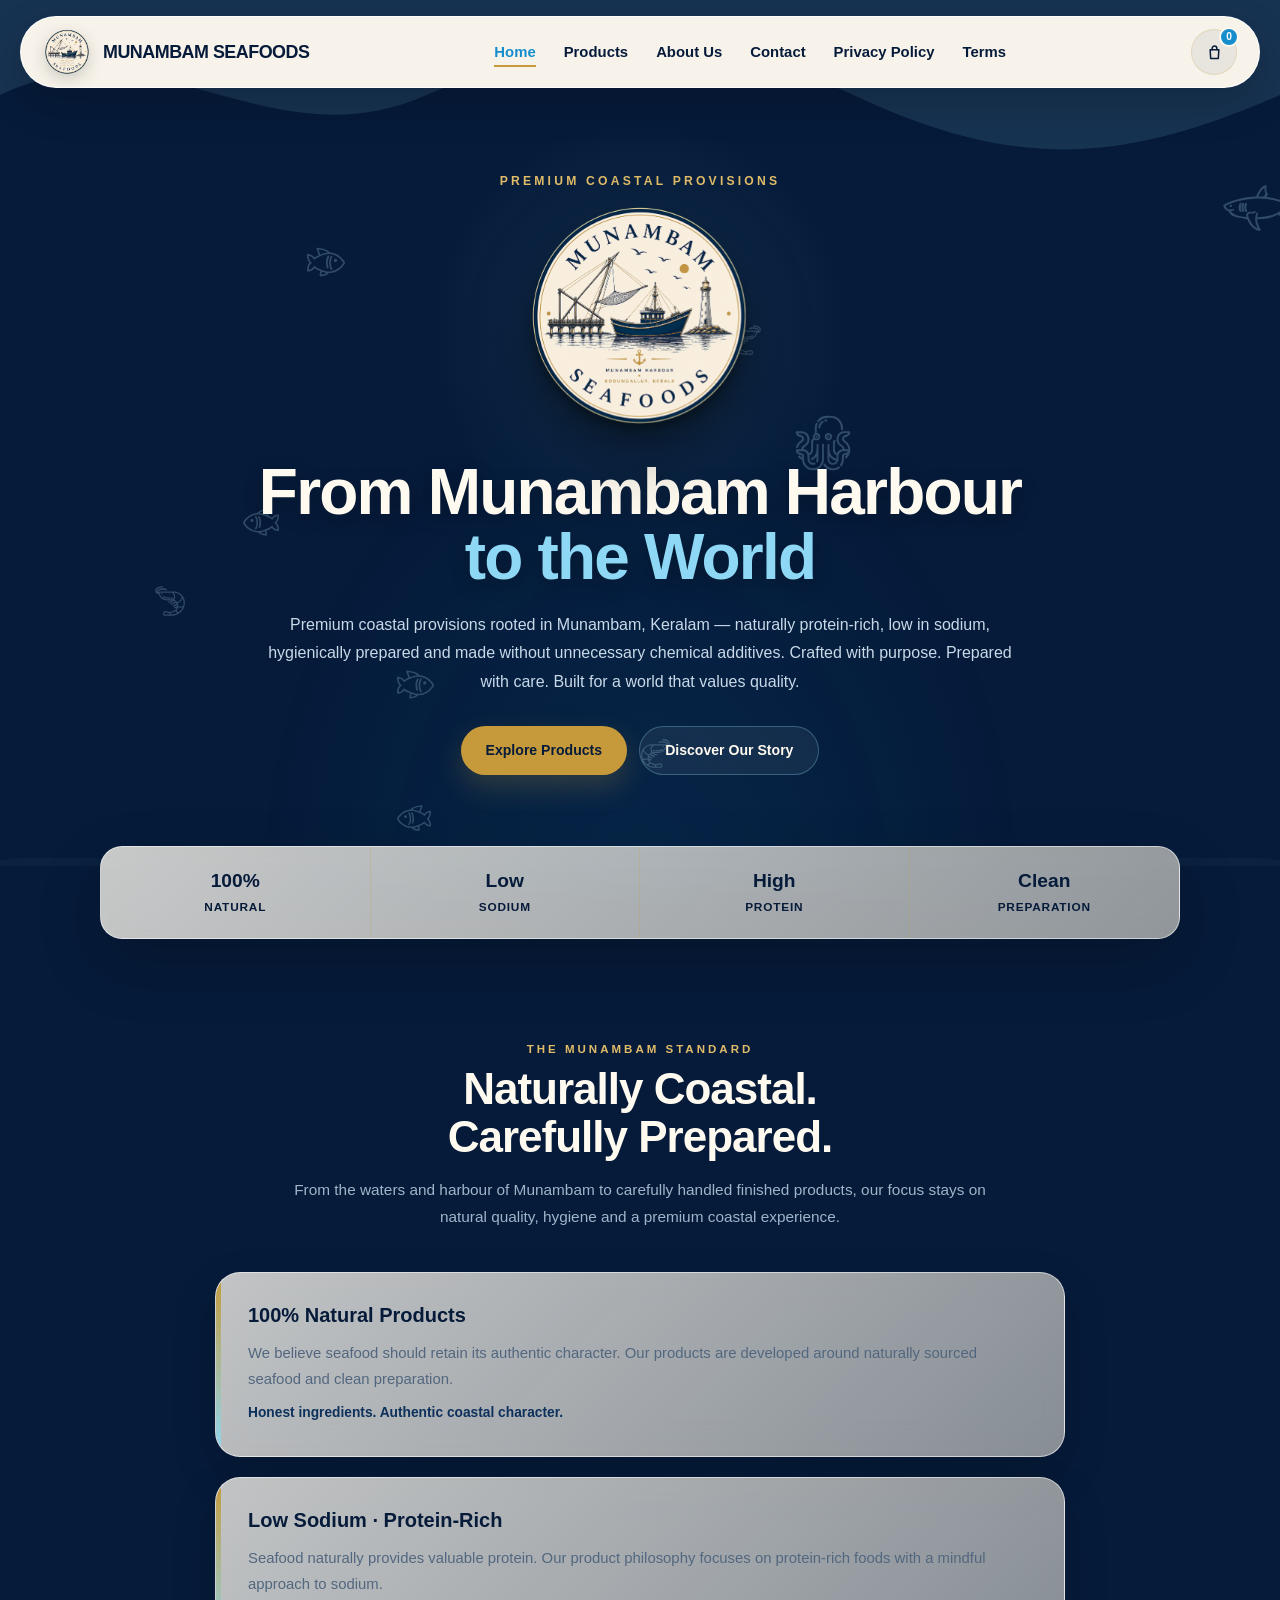
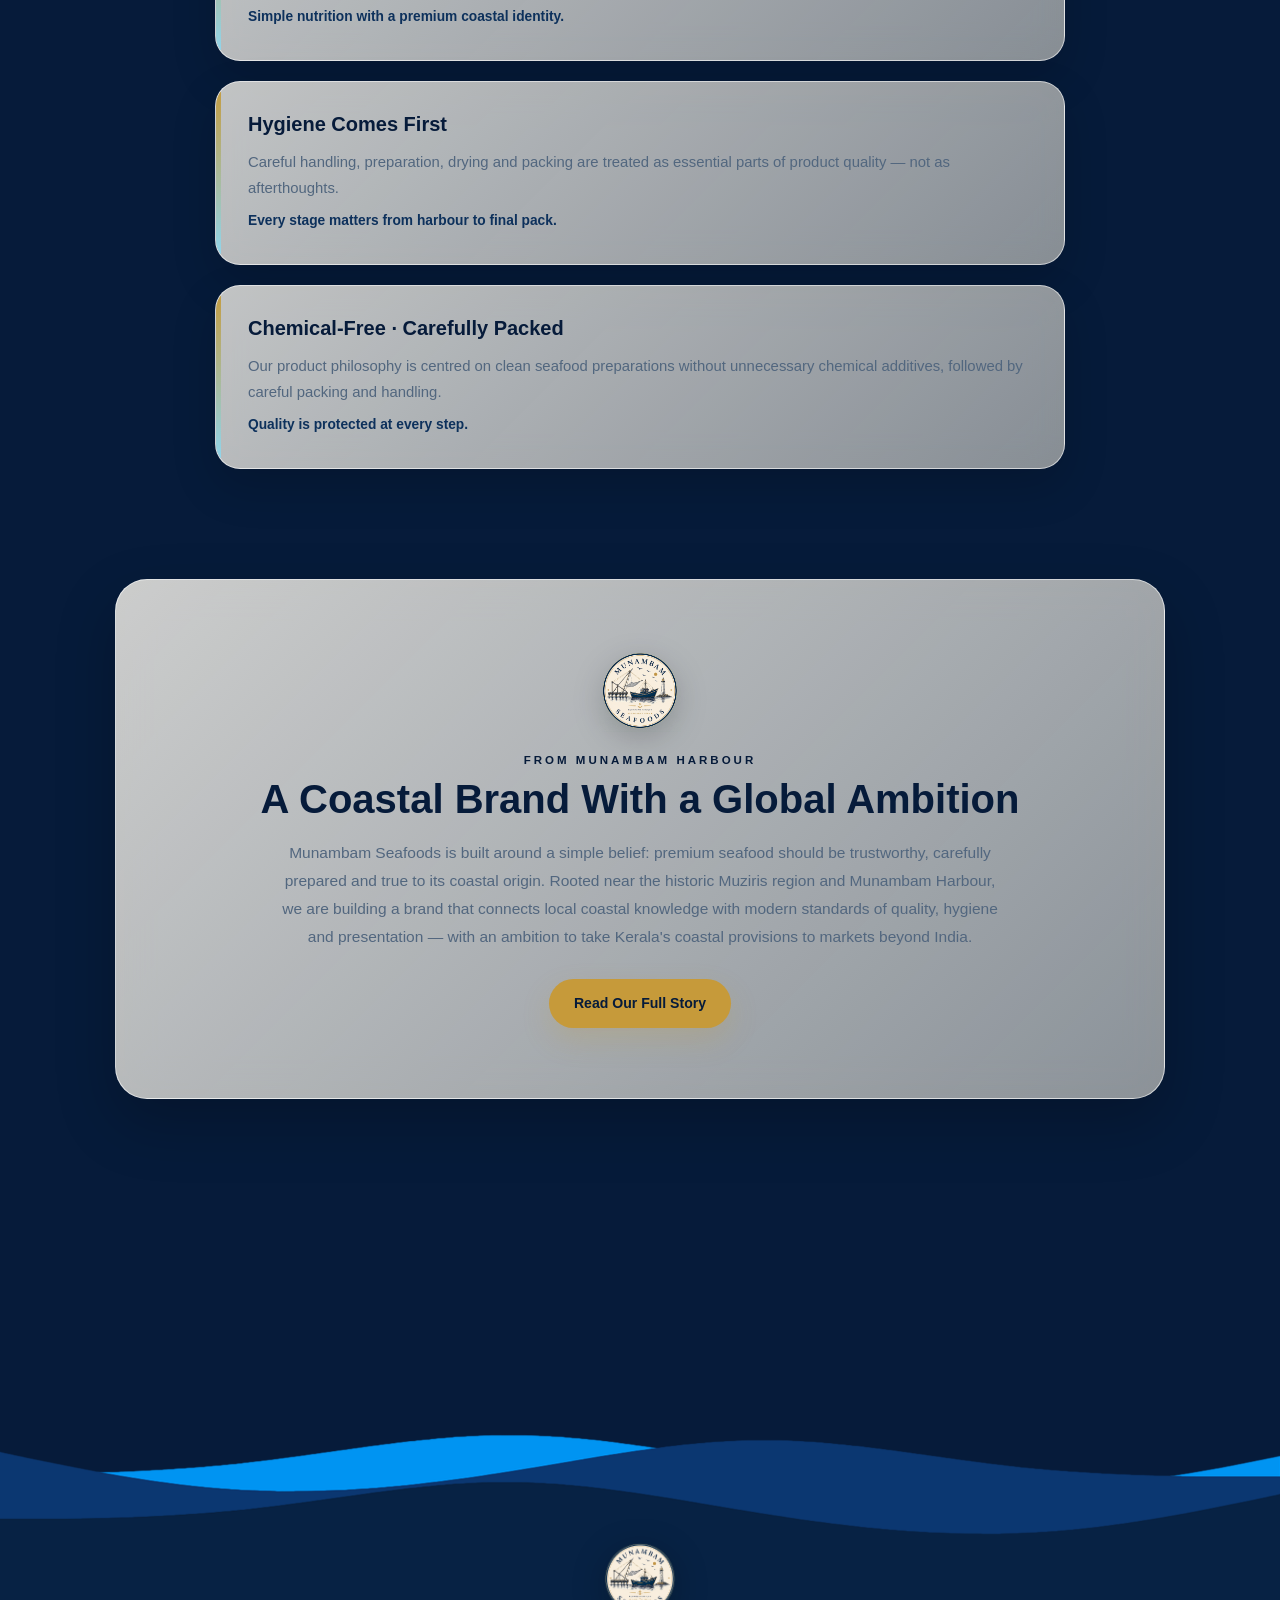
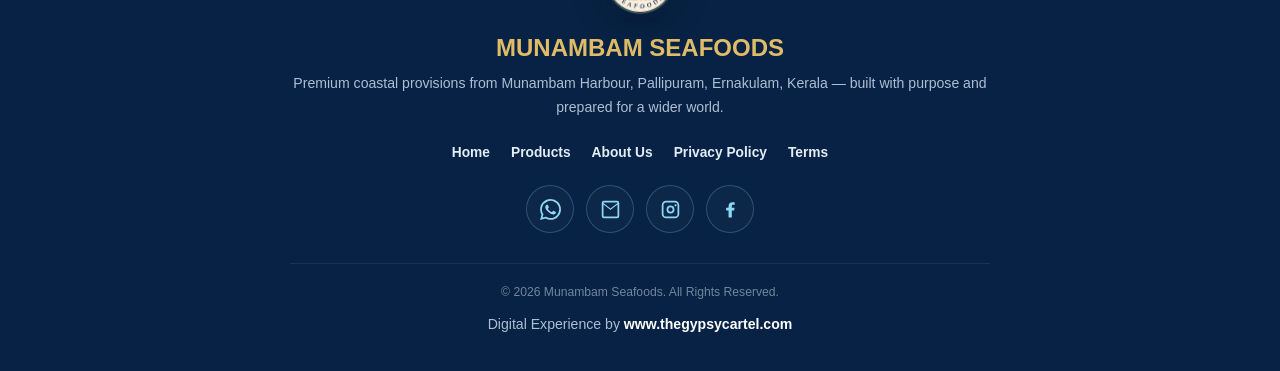
==== commit ae9e8f51: "Update index.html" ====
--- a/index.html
+++ b/index.html
@@ -172,17 +172,17 @@
 
         /* =========================================================
            CUSTOM CURSOR — DESKTOP ONLY
-           Native pointer is an invisible 1x1 cursor image.
-           The visible cursor is the existing DOM fish below.
-           This avoids Chrome showing the default pointer during click/hold.
+           Use the browser's actual cursor with the fish SVG.
+           This remains active during hover, mousedown, hold,
+           mouseup and focus states.
         ========================================================= */
         @media (min-width: 1025px) {
+
             html,
             body,
-            html body,
-            html body *,
-            html body *::before,
-            html body *::after,
+            body *,
+            body *::before,
+            body *::after,
             a,
             a:link,
             a:visited,
@@ -199,13 +199,13 @@
             label,
             [role="button"],
             [tabindex] {
-                cursor: url("[data-uri]") 0 0, none !important;
-            }
-
+                cursor: url("data:image/svg+xml,%3Csvg xmlns='http://www.w3.org/2000/svg' width='50' height='30' viewBox='0 0 50 30'%3E%3Cpath d='M5 15Q25-5 45 25M5 15Q25 35 45 5' fill='none' stroke='%23e0bc68' stroke-width='2.5' stroke-linecap='round'/%3E%3Cpath d='M15 8.5Q18 15 15 21.5' fill='none' stroke='%23e0bc68' stroke-width='2.5' stroke-linecap='round'/%3E%3Ccircle cx='10' cy='14.5' r='1.8' fill='%23e0bc68'/%3E%3C/svg%3E") 5 15, auto !important;
+            }
+
+            /* The DOM follower remains disabled; the browser itself
+               renders the fish as the actual cursor. */
             #fish-cursor {
-                display: block !important;
-                visibility: visible !important;
-                opacity: 1 !important;
+                display: none !important;
             }
         }
 
@@ -3008,8 +3008,12 @@
 
             /* =====================================================
                CUSTOM CURSOR
-               Desktop: invisible native pointer + existing DOM fish.
-               This is the only visible cursor.
+               Desktop: system cursor = gold fish via CSS cursor:url
+               (same SVG design). cursor:none cannot survive HOLD in
+               Chrome; cursor:url is the OS cursor so HOLD/click never
+               falls back to the default arrow.
+               DOM #fish-cursor is hidden on desktop (CSS).
+               Touch/mobile: unchanged.
             ===================================================== */
 
             const mouseDevice =
@@ -3017,47 +3021,46 @@
                     "(min-width: 1025px) and (hover:hover) and (pointer:fine)"
                 ).matches;
 
-            const fishCursor =
-                document.getElementById("fish-cursor");
-
-            if (mouseDevice && fishCursor) {
-
-                const moveFishCursor = (event) => {
-                    fishCursor.style.left =
-                        event.clientX + "px";
-
-                    fishCursor.style.top =
-                        event.clientY + "px";
-                };
-
-                const lockNativeCursor = () => {
+            if (mouseDevice) {
+
+                const FISH_CURSOR =
+                    "url(\"data:image/svg+xml,%3Csvg xmlns='http://www.w3.org/2000/svg' width='44' height='27' viewBox='0 0 50 30' fill='none'%3E%3Cpath d='M5 15Q25-5 45 25M5 15Q25 35 45 5' stroke='%23e0bc68' stroke-width='2' stroke-linecap='round'/%3E%3Cpath d='M15 8.5Q18 15 15 21.5' stroke='%23e0bc68' stroke-width='2' stroke-linecap='round'/%3E%3Ccircle cx='10' cy='14.5' r='1.5' fill='%23e0bc68'/%3E%3C/svg%3E\") 8 13, none";
+
+                /* Inject lock after all page CSS so it always wins */
+                if (!document.getElementById("munambam-cursor-lock")) {
+                    const lockStyle = document.createElement("style");
+                    lockStyle.id = "munambam-cursor-lock";
+                    lockStyle.textContent = `
+                        @media (min-width: 1025px) {
+                            html, body, *, *::before, *::after {
+                                cursor: ${FISH_CURSOR} !important;
+                            }
+                            #fish-cursor {
+                                display: none !important;
+                            }
+                        }
+                    `;
+                    document.head.appendChild(lockStyle);
+                }
+
+                const applyFishCursor = () => {
                     document.documentElement.style.setProperty(
                         "cursor",
-                        'url("[data-uri]") 0 0, none',
+                        FISH_CURSOR,
                         "important"
                     );
-
                     if (document.body) {
                         document.body.style.setProperty(
                             "cursor",
-                            'url("[data-uri]") 0 0, none',
+                            FISH_CURSOR,
                             "important"
                         );
                     }
                 };
 
-                lockNativeCursor();
-
-                document.addEventListener(
-                    "mousemove",
-                    moveFishCursor,
-                    { passive: true }
-                );
-
-                /*
-                 * Re-lock only the root/body cursor during interaction.
-                 * The global desktop CSS handles every descendant.
-                 */
+                applyFishCursor();
+
+                /* Re-apply on interaction so nothing can strip the fish */
                 [
                     "mousedown",
                     "mouseup",
@@ -3065,20 +3068,22 @@
                     "pointerup",
                     "click",
                     "auxclick",
-                    "focusin"
-                ].forEach((eventName) => {
+                    "focusin",
+                    "mouseover"
+                ].forEach((evtName) => {
                     document.addEventListener(
-                        eventName,
-                        lockNativeCursor,
+                        evtName,
+                        applyFishCursor,
                         { capture: true, passive: true }
                     );
                 });
 
                 window.addEventListener(
                     "focus",
-                    lockNativeCursor,
+                    applyFishCursor,
                     { passive: true }
                 );
+
             }
 
 
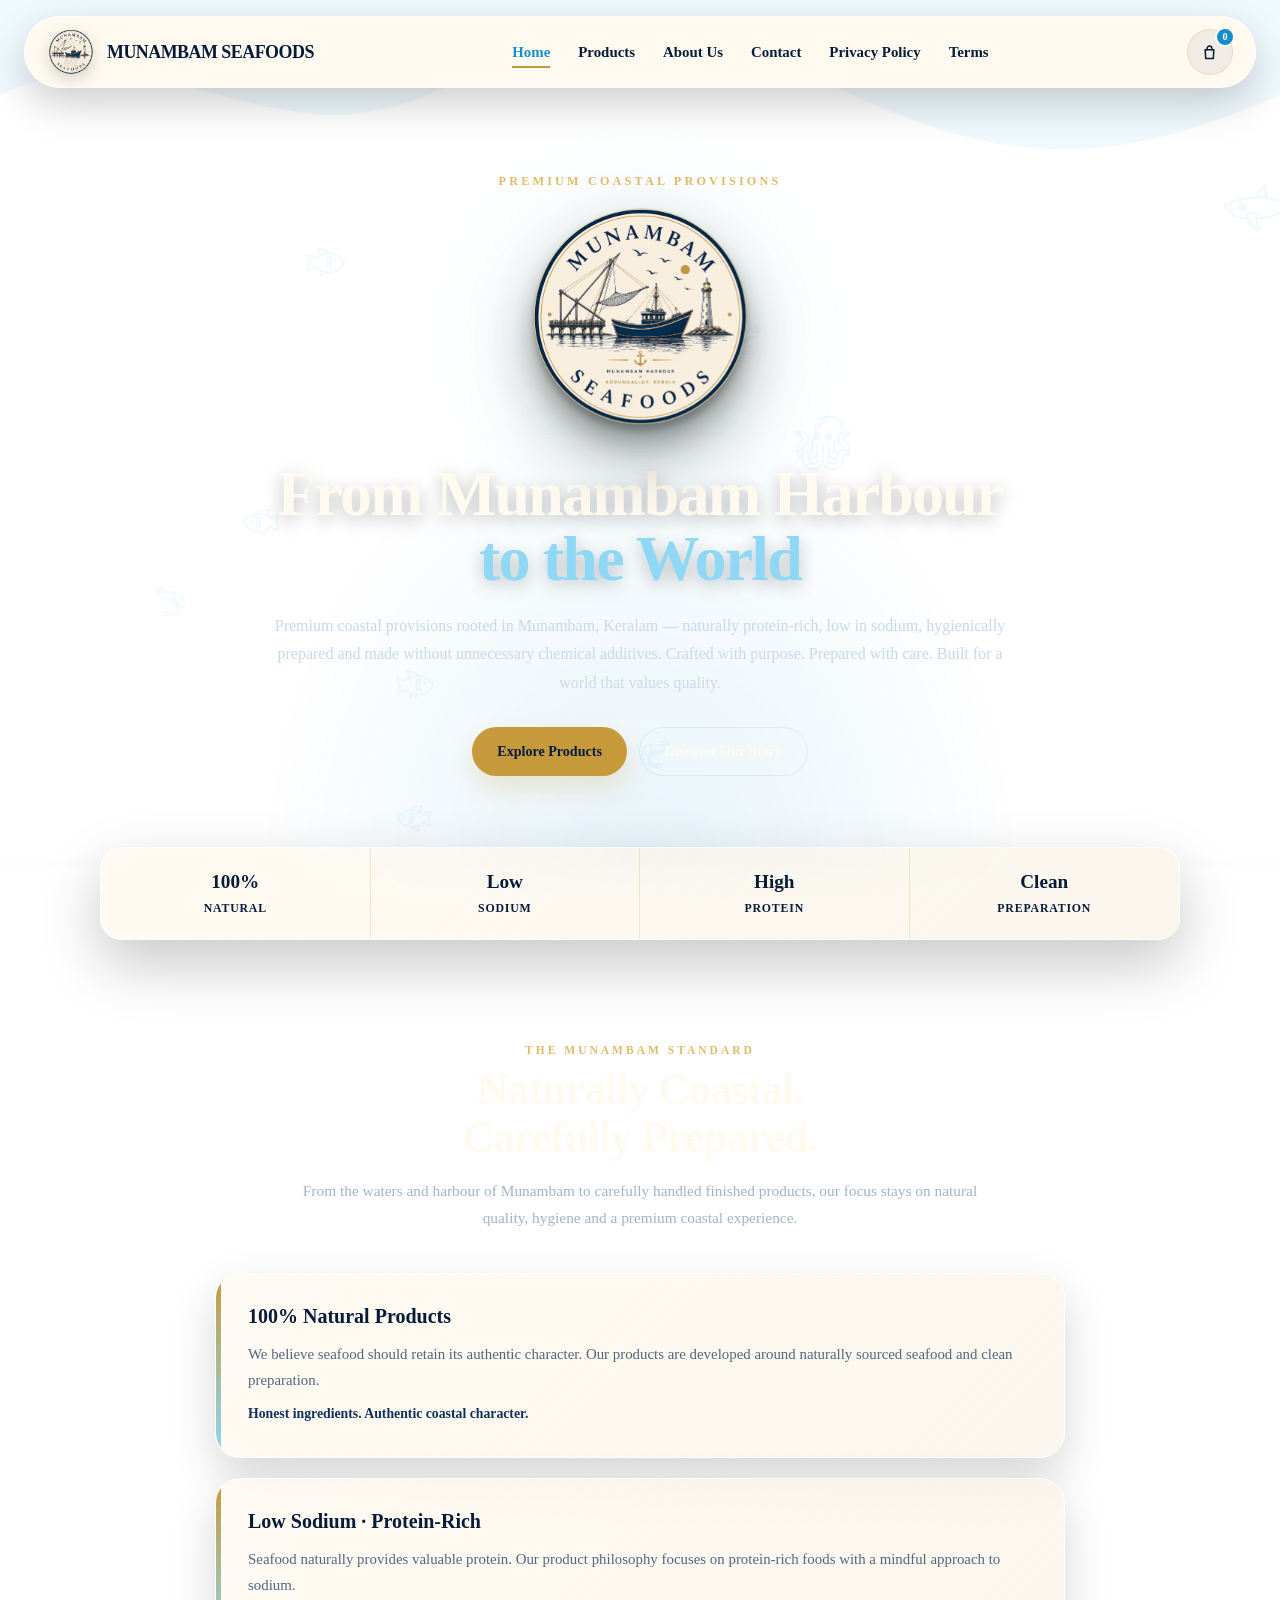
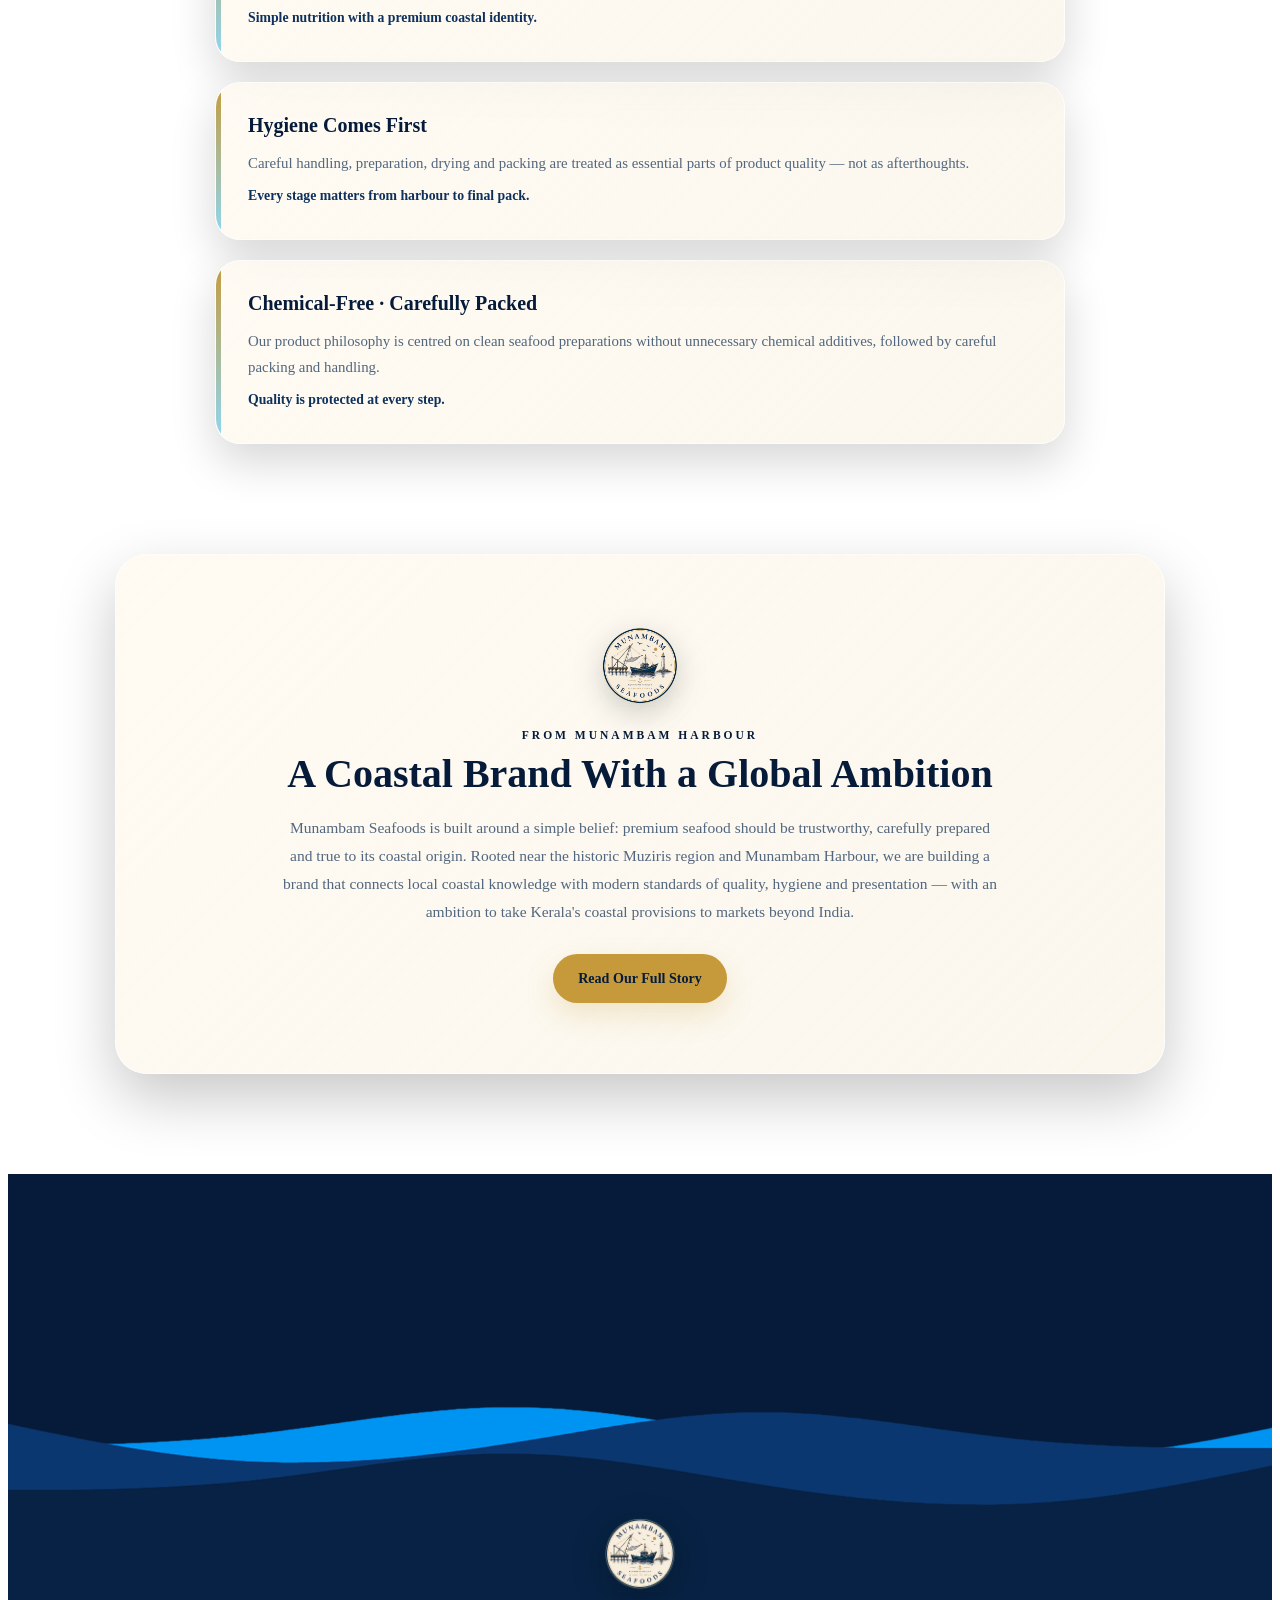
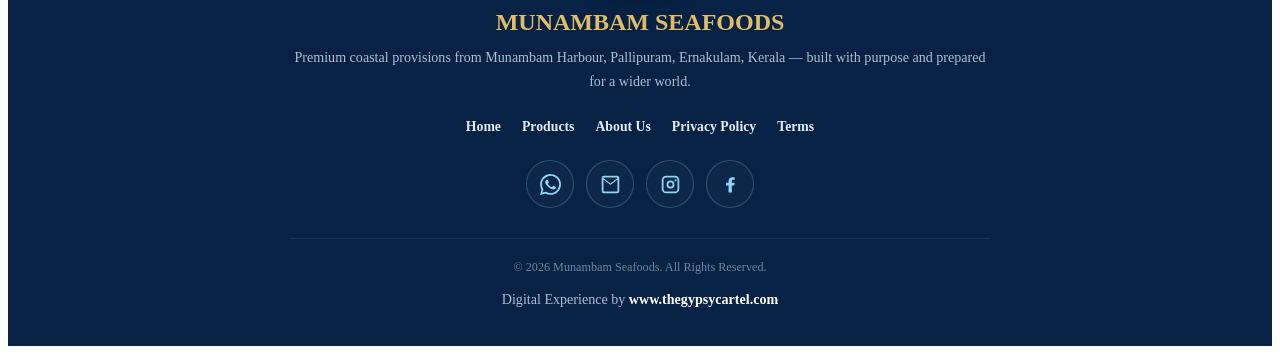
==== commit f554182e: "Update index.html" ====
--- a/index.html
+++ b/index.html
@@ -171,117 +171,98 @@
         }
 
         /* =========================================================
-           CUSTOM CURSOR — DESKTOP ONLY
-           Use the browser's actual cursor with the fish SVG.
-           This remains active during hover, mousedown, hold,
-           mouseup and focus states.
-        ========================================================= */
-        @media (min-width: 1025px) {
-
-            html,
-            body,
-            body *,
-            body *::before,
-            body *::after,
-            a,
-            a:link,
-            a:visited,
-            a:hover,
-            a:active,
-            a:focus,
-            button,
-            button:hover,
-            button:active,
-            button:focus,
-            input,
-            textarea,
-            select,
-            label,
-            [role="button"],
-            [tabindex] {
-                cursor: url("data:image/svg+xml,%3Csvg xmlns='http://www.w3.org/2000/svg' width='50' height='30' viewBox='0 0 50 30'%3E%3Cpath d='M5 15Q25-5 45 25M5 15Q25 35 45 5' fill='none' stroke='%23e0bc68' stroke-width='2.5' stroke-linecap='round'/%3E%3Cpath d='M15 8.5Q18 15 15 21.5' fill='none' stroke='%23e0bc68' stroke-width='2.5' stroke-linecap='round'/%3E%3Ccircle cx='10' cy='14.5' r='1.8' fill='%23e0bc68'/%3E%3C/svg%3E") 5 15, auto !important;
-            }
-
-            /* The DOM follower remains disabled; the browser itself
-               renders the fish as the actual cursor. */
-            #fish-cursor {
-                display: none !important;
-            }
-        }
-
-        body {
-            margin: 0;
-            min-height: 100vh;
-
-            background:
-                var(--navy);
-
-            color:
-                var(--cream);
-
-            font-family:
-                "Segoe UI",
-                Arial,
-                Helvetica,
-                sans-serif;
-
-            overflow-x: hidden;
-        }
-
-        body::selection {
-            background: var(--gold);
-            color: var(--navy);
-        }
-
-        img {
-            max-width: 100%;
-        }
-
-        a {
-            color: inherit;
-        }
-
-
-        /* =========================================================
-           CUSTOM FISH CURSOR
-        ========================================================= */
-
-        #fish-cursor {
-            position: fixed;
-
-            left: 0;
-            top: 0;
-
-            width: 44px;
-            height: 27px;
-
-            pointer-events: none;
-
-            z-index: 2147483647;
-
-            transform:
-                translate3d(-6px,-14px,0);
-
-            will-change:
-                transform;
-
-            display: block;
-            visibility: visible;
-            opacity: 1;
-        }
-
-        #fish-cursor svg {
-            display: block;
-
-            width: 44px;
-            height: 27px;
-
-            filter:
-                drop-shadow(
-                    0 2px 4px
-                    rgba(0,0,0,.35)
-                );
-        }
+   CUSTOM FISH CURSOR — DESKTOP / FINE POINTER ONLY
+   Real fixed fish element follows the pointer.
+   The browser cursor is disabled across interactive states,
+   preventing fallback to the default arrow during hold/click/focus.
+   ========================================================= */
+html,
+body {
+    cursor: none !important;
+}
+
+@media (hover: hover) and (pointer: fine) {
+    html,
+    body,
+    body *,
+    body *::before,
+    body *::after,
+    a,
+    a:link,
+    a:visited,
+    a:hover,
+    a:active,
+    a:focus,
+    button,
+    button:hover,
+    button:active,
+    button:focus,
+    input,
+    textarea,
+    select,
+    label,
+    summary,
+    [role="button"],
+    [onclick],
+    [tabindex] {
+        cursor: none !important;
+    }
+
+    #fish-cursor {
+        display: block !important;
+        visibility: visible !important;
+        opacity: 1 !important;
+    }
+}
+
+#fish-cursor {
+    position: fixed !important;
+    left: 0;
+    top: 0;
+    width: 44px;
+    height: 27px;
+    pointer-events: none !important;
+    z-index: 2147483647 !important;
+    transform: translate3d(-6px, -14px, 0);
+    will-change: transform;
+}
+
+#fish-cursor svg {
+    display: block;
+    width: 44px;
+    height: 27px;
+    filter:
+        drop-shadow(0 1px 0 rgba(18,24,32,.95))
+        drop-shadow(0 2px 2px rgba(18,24,32,.72))
+        drop-shadow(0 5px 6px rgba(0,0,0,.42))
+        drop-shadow(0 9px 10px rgba(0,0,0,.20));
+}
+
+@media (hover: none) and (pointer: coarse) {
+    html,
+    body,
+    body *,
+    body *::before,
+    body *::after,
+    a,
+    button,
+    input,
+    textarea,
+    select,
+    label,
+    summary,
+    [role="button"],
+    [onclick],
+    [tabindex] {
+        cursor: auto !important;
+    }
+
+    #fish-cursor {
+        display: none !important;
+    }
+}
+
+
 
 
         /* =========================================================
@@ -1946,27 +1927,33 @@
 
 
         /* =========================================================
-           TOUCH DEVICES
-        ========================================================= */
-
-        @media (hover:none) and (pointer:coarse) {
-
-            html,
-            html *,
-            html *::before,
-            html *::after,
-            body,
-            a,
-            button {
-                cursor:
-                    auto !important;
-            }
-
-            #fish-cursor {
-                display:
-                    none;
-            }
-        }
+   TOUCH DEVICES
+   ========================================================= */
+@media (hover:none) and (pointer:coarse) {
+    html,
+    body,
+    body *,
+    body *::before,
+    body *::after,
+    a,
+    button,
+    input,
+    textarea,
+    select,
+    label,
+    summary,
+    [role="button"],
+    [onclick],
+    [tabindex] {
+        cursor: auto !important;
+    }
+
+    #fish-cursor {
+        display: none !important;
+    }
+}
+
+
 
 
         /* =========================================================
@@ -2966,6 +2953,61 @@
     ========================================================= -->
 
     <script>
+/* =========================================================
+   MUNAMBAM SEAFOODS — FISH CURSOR FOLLOWER
+   Desktop/fine pointer only.
+   ========================================================= */
+(() => {
+    "use strict";
+
+    const cursor = document.getElementById("fish-cursor");
+    if (!cursor) return;
+
+    const finePointer = window.matchMedia(
+        "(hover: hover) and (pointer: fine)"
+    );
+
+    const updateMode = () => {
+        if (finePointer.matches) {
+            cursor.style.display = "block";
+            cursor.style.visibility = "visible";
+            cursor.style.opacity = "1";
+        } else {
+            cursor.style.display = "none";
+        }
+    };
+
+    updateMode();
+
+    if (typeof finePointer.addEventListener === "function") {
+        finePointer.addEventListener("change", updateMode);
+    } else if (typeof finePointer.addListener === "function") {
+        finePointer.addListener(updateMode);
+    }
+
+    let x = 0;
+    let y = 0;
+    let framePending = false;
+
+    document.addEventListener("mousemove", (event) => {
+        if (!finePointer.matches) return;
+
+        x = event.clientX;
+        y = event.clientY;
+
+        if (framePending) return;
+        framePending = true;
+
+        requestAnimationFrame(() => {
+            cursor.style.transform =
+                "translate3d(" + (x - 6) + "px," + (y - 14) + "px,0)";
+            framePending = false;
+        });
+    }, { passive: true });
+})();
+</script>
+
+<script>
 
         (() => {
 
@@ -3447,6 +3489,7 @@
 </script>
 
 
+
 <!-- =========================================================
      MUNAMBAM SEAFOODS — CLIENT-SIDE SECURITY HARDENING
      Browser-level deterrents only. Does not replace server security.
@@ -3455,14 +3498,11 @@
 (() => {
     "use strict";
 
-    /* Block right-click context menu */
     document.addEventListener("contextmenu", (event) => {
         event.preventDefault();
     }, { passive: false });
 
-    /* Block common source / DevTools / save shortcuts */
     document.addEventListener("keydown", (event) => {
-
         const key = String(event.key || "").toLowerCase();
         const ctrlOrMeta = event.ctrlKey || event.metaKey;
 
@@ -3479,18 +3519,14 @@
         }
     }, true);
 
-    /* Prevent casual image dragging */
     document.addEventListener("dragstart", (event) => {
-        if (
-            event.target &&
-            event.target.tagName === "IMG"
-        ) {
+        if (event.target && event.target.tagName === "IMG") {
             event.preventDefault();
         }
     }, { passive: false });
-
 })();
 </script>
 
+
 </body>
 </html>
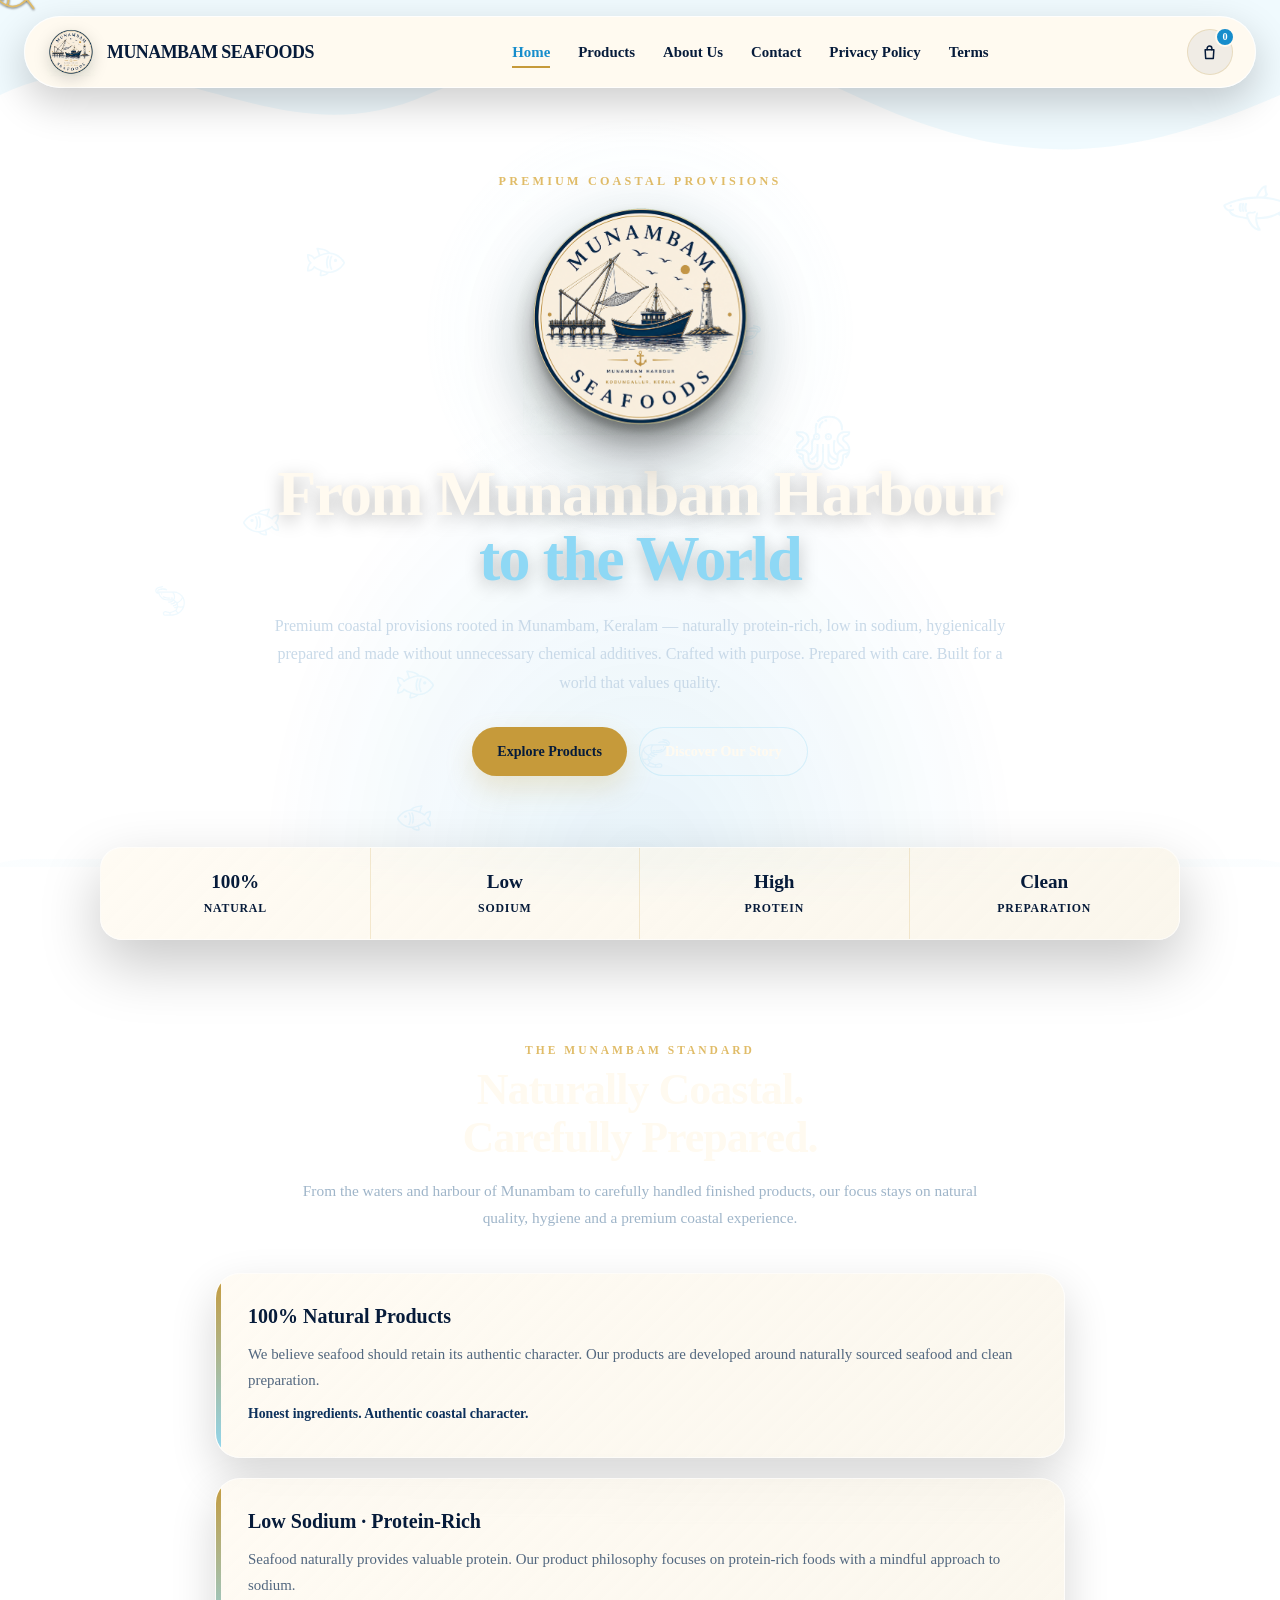
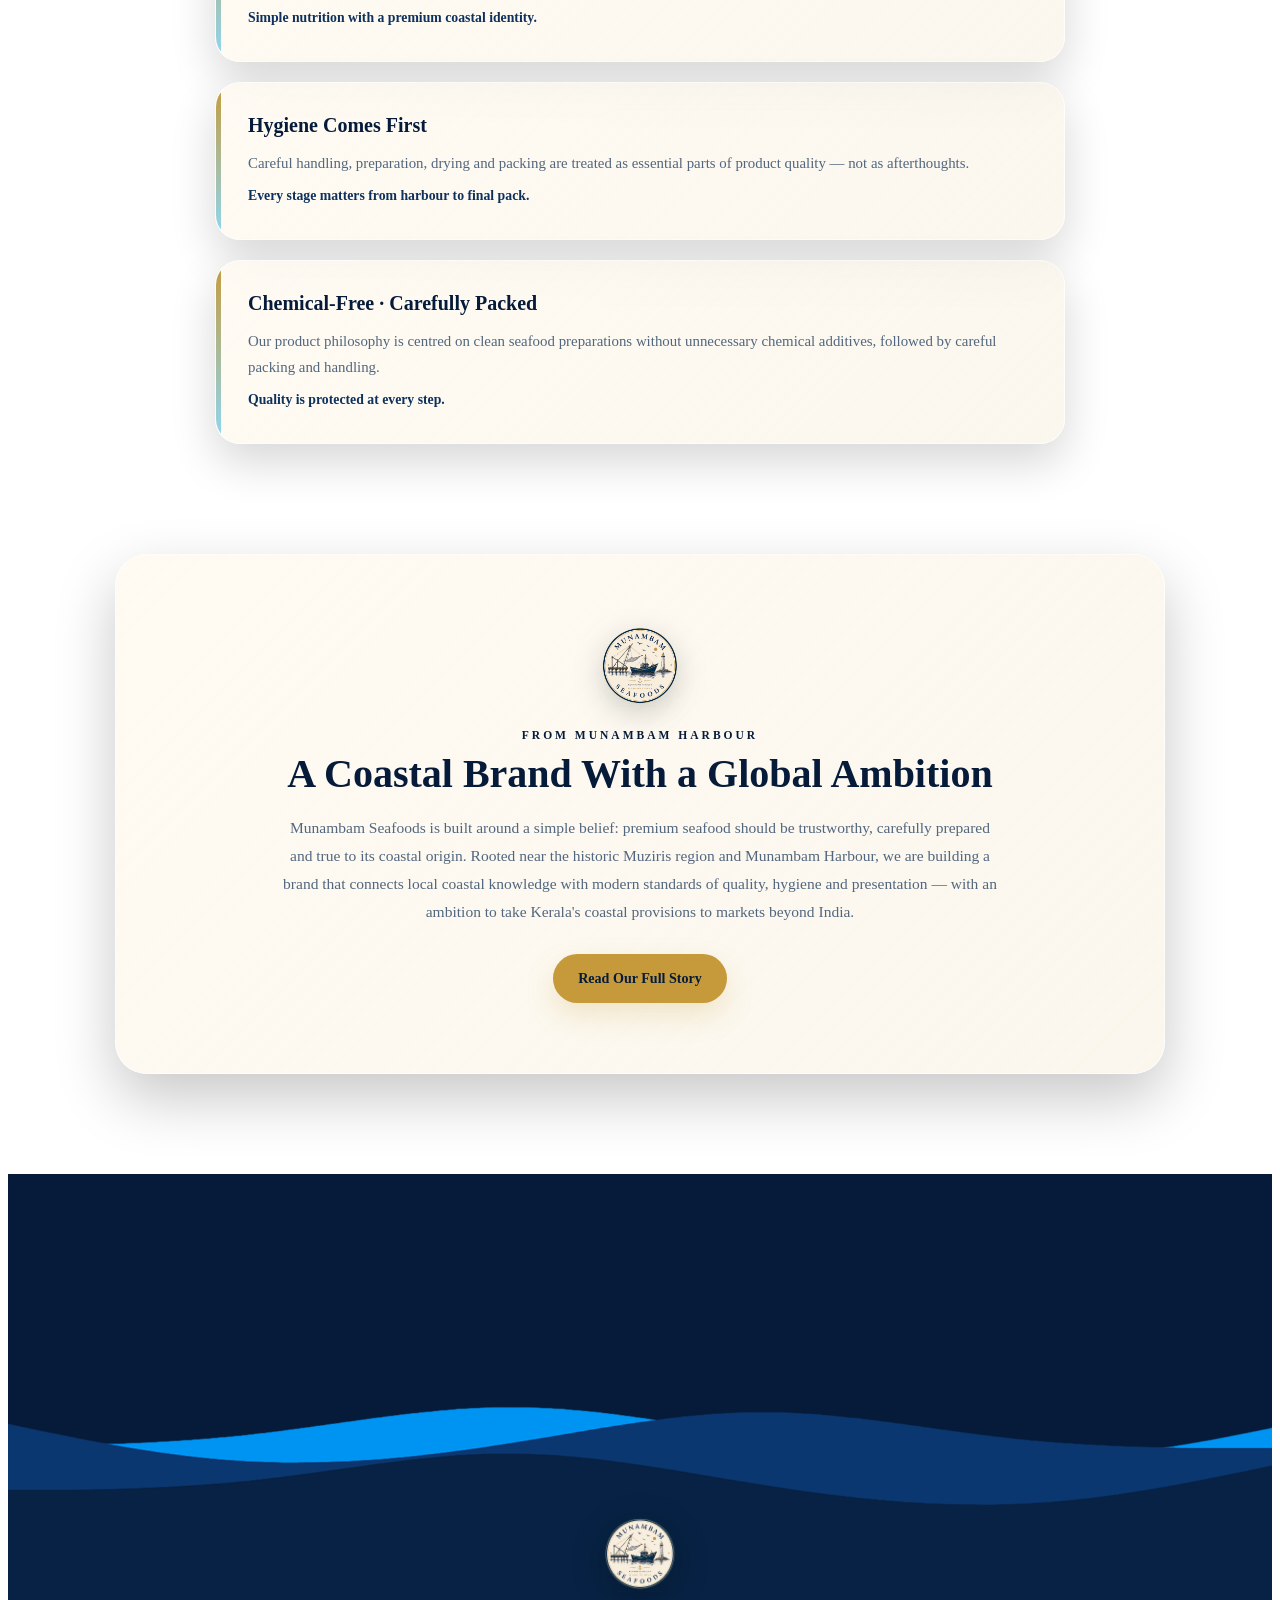
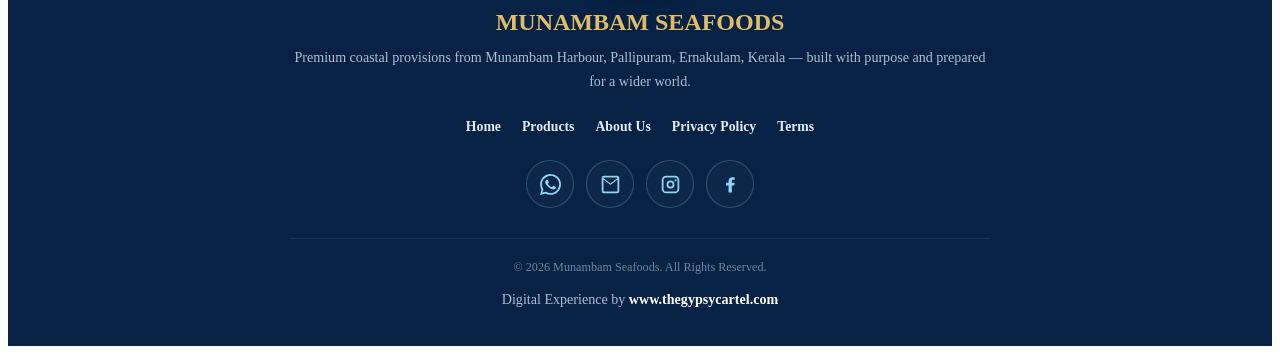
==== commit 5b0c123c: "Update index.html" ====
--- a/index.html
+++ b/index.html
@@ -170,98 +170,71 @@
             scroll-behavior: smooth;
         }
 
+
         /* =========================================================
-   CUSTOM FISH CURSOR — DESKTOP / FINE POINTER ONLY
-   Real fixed fish element follows the pointer.
-   The browser cursor is disabled across interactive states,
-   preventing fallback to the default arrow during hold/click/focus.
-   ========================================================= */
-html,
-body {
-    cursor: none !important;
-}
-
-@media (hover: hover) and (pointer: fine) {
-    html,
-    body,
-    body *,
-    body *::before,
-    body *::after,
-    a,
-    a:link,
-    a:visited,
-    a:hover,
-    a:active,
-    a:focus,
-    button,
-    button:hover,
-    button:active,
-    button:focus,
-    input,
-    textarea,
-    select,
-    label,
-    summary,
-    [role="button"],
-    [onclick],
-    [tabindex] {
-        cursor: none !important;
-    }
-
-    #fish-cursor {
-        display: block !important;
-        visibility: visible !important;
-        opacity: 1 !important;
-    }
-}
-
-#fish-cursor {
-    position: fixed !important;
-    left: 0;
-    top: 0;
-    width: 44px;
-    height: 27px;
-    pointer-events: none !important;
-    z-index: 2147483647 !important;
-    transform: translate3d(-6px, -14px, 0);
-    will-change: transform;
-}
-
-#fish-cursor svg {
-    display: block;
-    width: 44px;
-    height: 27px;
-    filter:
-        drop-shadow(0 1px 0 rgba(18,24,32,.95))
-        drop-shadow(0 2px 2px rgba(18,24,32,.72))
-        drop-shadow(0 5px 6px rgba(0,0,0,.42))
-        drop-shadow(0 9px 10px rgba(0,0,0,.20));
-}
-
-@media (hover: none) and (pointer: coarse) {
-    html,
-    body,
-    body *,
-    body *::before,
-    body *::after,
-    a,
-    button,
-    input,
-    textarea,
-    select,
-    label,
-    summary,
-    [role="button"],
-    [onclick],
-    [tabindex] {
-        cursor: auto !important;
-    }
-
-    #fish-cursor {
-        display: none !important;
-    }
-}
-
+           CUSTOM CURSOR — SAME WORKING FISH CURSOR
+           Desktop/fine-pointer only.
+        ========================================================= */
+        @media (hover: hover) and (pointer: fine) {
+            html,
+            body,
+            body *,
+            body *::before,
+            body *::after,
+            a,
+            a:link,
+            a:visited,
+            a:hover,
+            a:active,
+            a:focus,
+            button,
+            button:hover,
+            button:active,
+            button:focus,
+            input,
+            textarea,
+            select,
+            label,
+            summary,
+            [role="button"],
+            [onclick],
+            [tabindex],
+            .btn {
+                cursor: none !important;
+            }
+
+            #fish-cursor {
+                display: block !important;
+            }
+        }
+
+        /* =========================================================
+           CUSTOM FISH CURSOR
+        ========================================================= */
+
+        #fish-cursor {
+            position: fixed;
+            left: 0;
+            top: 0;
+            width: 44px;
+            height: 27px;
+            pointer-events: none;
+            z-index: 2147483647;
+            transform: translate3d(-6px,-14px,0);
+            will-change: transform;
+            display: block;
+            visibility: visible;
+            opacity: 1;
+        }
+
+        #fish-cursor svg {
+            display: block;
+            width: 44px;
+            height: 27px;
+
+            /* FIX: one tight shadow only — removes the old halo/stacked shadow */
+            filter: drop-shadow(0 1px 1px rgba(0,0,0,.58));
+        }
 
 
 
@@ -1927,33 +1900,27 @@
 
 
         /* =========================================================
-   TOUCH DEVICES
-   ========================================================= */
-@media (hover:none) and (pointer:coarse) {
-    html,
-    body,
-    body *,
-    body *::before,
-    body *::after,
-    a,
-    button,
-    input,
-    textarea,
-    select,
-    label,
-    summary,
-    [role="button"],
-    [onclick],
-    [tabindex] {
-        cursor: auto !important;
-    }
-
-    #fish-cursor {
-        display: none !important;
-    }
-}
-
-
+           TOUCH DEVICES
+        ========================================================= */
+
+        @media (hover:none) and (pointer:coarse) {
+
+            html,
+            html *,
+            html *::before,
+            html *::after,
+            body,
+            a,
+            button {
+                cursor:
+                    auto !important;
+            }
+
+            #fish-cursor {
+                display:
+                    none;
+            }
+        }
 
 
         /* =========================================================
@@ -2953,61 +2920,6 @@
     ========================================================= -->
 
     <script>
-/* =========================================================
-   MUNAMBAM SEAFOODS — FISH CURSOR FOLLOWER
-   Desktop/fine pointer only.
-   ========================================================= */
-(() => {
-    "use strict";
-
-    const cursor = document.getElementById("fish-cursor");
-    if (!cursor) return;
-
-    const finePointer = window.matchMedia(
-        "(hover: hover) and (pointer: fine)"
-    );
-
-    const updateMode = () => {
-        if (finePointer.matches) {
-            cursor.style.display = "block";
-            cursor.style.visibility = "visible";
-            cursor.style.opacity = "1";
-        } else {
-            cursor.style.display = "none";
-        }
-    };
-
-    updateMode();
-
-    if (typeof finePointer.addEventListener === "function") {
-        finePointer.addEventListener("change", updateMode);
-    } else if (typeof finePointer.addListener === "function") {
-        finePointer.addListener(updateMode);
-    }
-
-    let x = 0;
-    let y = 0;
-    let framePending = false;
-
-    document.addEventListener("mousemove", (event) => {
-        if (!finePointer.matches) return;
-
-        x = event.clientX;
-        y = event.clientY;
-
-        if (framePending) return;
-        framePending = true;
-
-        requestAnimationFrame(() => {
-            cursor.style.transform =
-                "translate3d(" + (x - 6) + "px," + (y - 14) + "px,0)";
-            framePending = false;
-        });
-    }, { passive: true });
-})();
-</script>
-
-<script>
 
         (() => {
 
@@ -3050,87 +2962,61 @@
 
             /* =====================================================
                CUSTOM CURSOR
-               Desktop: system cursor = gold fish via CSS cursor:url
-               (same SVG design). cursor:none cannot survive HOLD in
-               Chrome; cursor:url is the OS cursor so HOLD/click never
-               falls back to the default arrow.
-               DOM #fish-cursor is hidden on desktop (CSS).
-               Touch/mobile: unchanged.
+               Same working DOM fish cursor as the About page.
             ===================================================== */
+
+            const cursor =
+                document.getElementById(
+                    "fish-cursor"
+                );
 
             const mouseDevice =
                 window.matchMedia(
-                    "(min-width: 1025px) and (hover:hover) and (pointer:fine)"
+                    "(hover:hover) and (pointer:fine)"
                 ).matches;
 
-            if (mouseDevice) {
-
-                const FISH_CURSOR =
-                    "url(\"data:image/svg+xml,%3Csvg xmlns='http://www.w3.org/2000/svg' width='44' height='27' viewBox='0 0 50 30' fill='none'%3E%3Cpath d='M5 15Q25-5 45 25M5 15Q25 35 45 5' stroke='%23e0bc68' stroke-width='2' stroke-linecap='round'/%3E%3Cpath d='M15 8.5Q18 15 15 21.5' stroke='%23e0bc68' stroke-width='2' stroke-linecap='round'/%3E%3Ccircle cx='10' cy='14.5' r='1.5' fill='%23e0bc68'/%3E%3C/svg%3E\") 8 13, none";
-
-                /* Inject lock after all page CSS so it always wins */
-                if (!document.getElementById("munambam-cursor-lock")) {
-                    const lockStyle = document.createElement("style");
-                    lockStyle.id = "munambam-cursor-lock";
-                    lockStyle.textContent = `
-                        @media (min-width: 1025px) {
-                            html, body, *, *::before, *::after {
-                                cursor: ${FISH_CURSOR} !important;
+            if (
+                cursor &&
+                mouseDevice
+            ) {
+                let x = 0;
+                let y = 0;
+                let frame = false;
+
+                document.addEventListener(
+                    "mousemove",
+                    (event) => {
+                        x = event.clientX;
+                        y = event.clientY;
+
+                        if (frame) {
+                            return;
+                        }
+
+                        frame = true;
+
+                        requestAnimationFrame(
+                            () => {
+                                cursor.style.transform =
+                                    `translate3d(
+                                        ${x - 6}px,
+                                        ${y - 14}px,
+                                        0
+                                    )`;
+
+                                frame = false;
                             }
-                            #fish-cursor {
-                                display: none !important;
-                            }
-                        }
-                    `;
-                    document.head.appendChild(lockStyle);
-                }
-
-                const applyFishCursor = () => {
-                    document.documentElement.style.setProperty(
-                        "cursor",
-                        FISH_CURSOR,
-                        "important"
-                    );
-                    if (document.body) {
-                        document.body.style.setProperty(
-                            "cursor",
-                            FISH_CURSOR,
-                            "important"
                         );
+                    },
+                    {
+                        passive: true
                     }
-                };
-
-                applyFishCursor();
-
-                /* Re-apply on interaction so nothing can strip the fish */
-                [
-                    "mousedown",
-                    "mouseup",
-                    "pointerdown",
-                    "pointerup",
-                    "click",
-                    "auxclick",
-                    "focusin",
-                    "mouseover"
-                ].forEach((evtName) => {
-                    document.addEventListener(
-                        evtName,
-                        applyFishCursor,
-                        { capture: true, passive: true }
-                    );
-                });
-
-                window.addEventListener(
-                    "focus",
-                    applyFishCursor,
-                    { passive: true }
                 );
-
-            }
-
+            }
 
             /* =====================================================
                MOVING SEA CREATURES
+            
             ===================================================== */
 
             const layer =
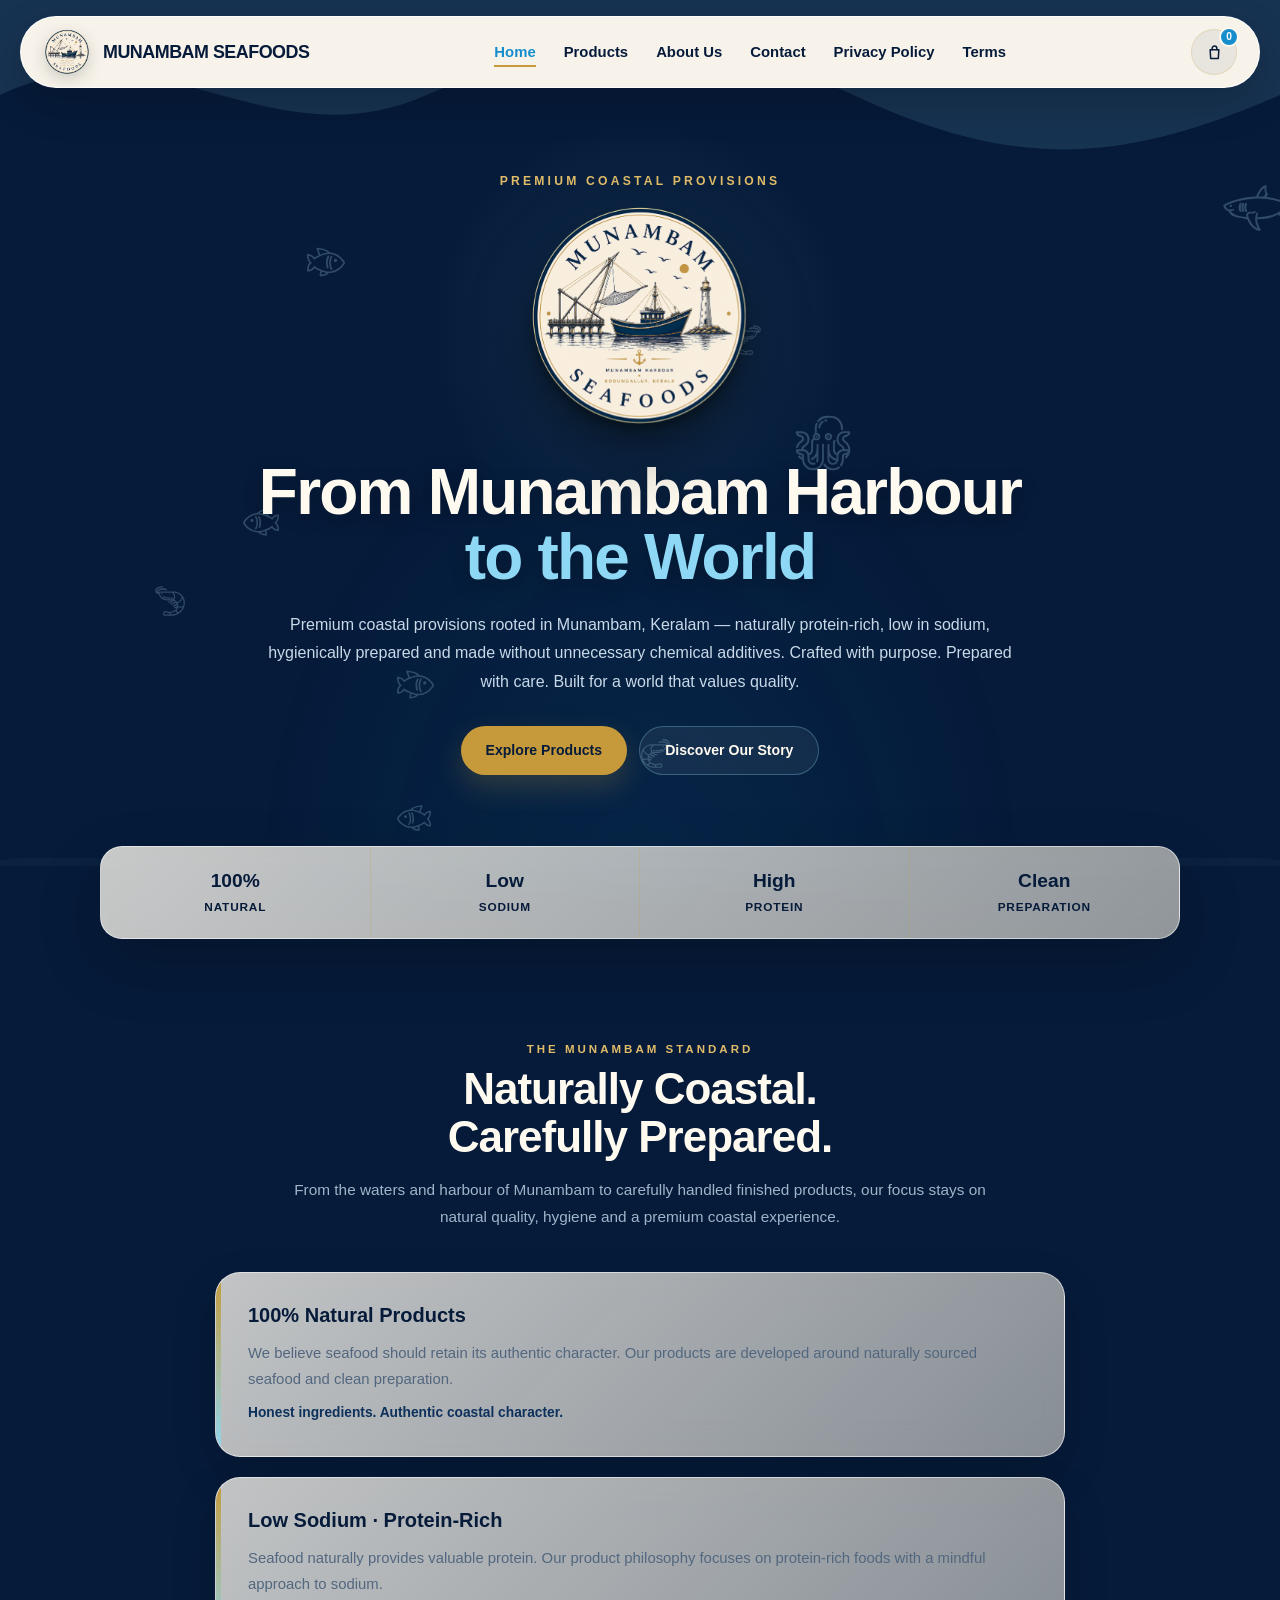
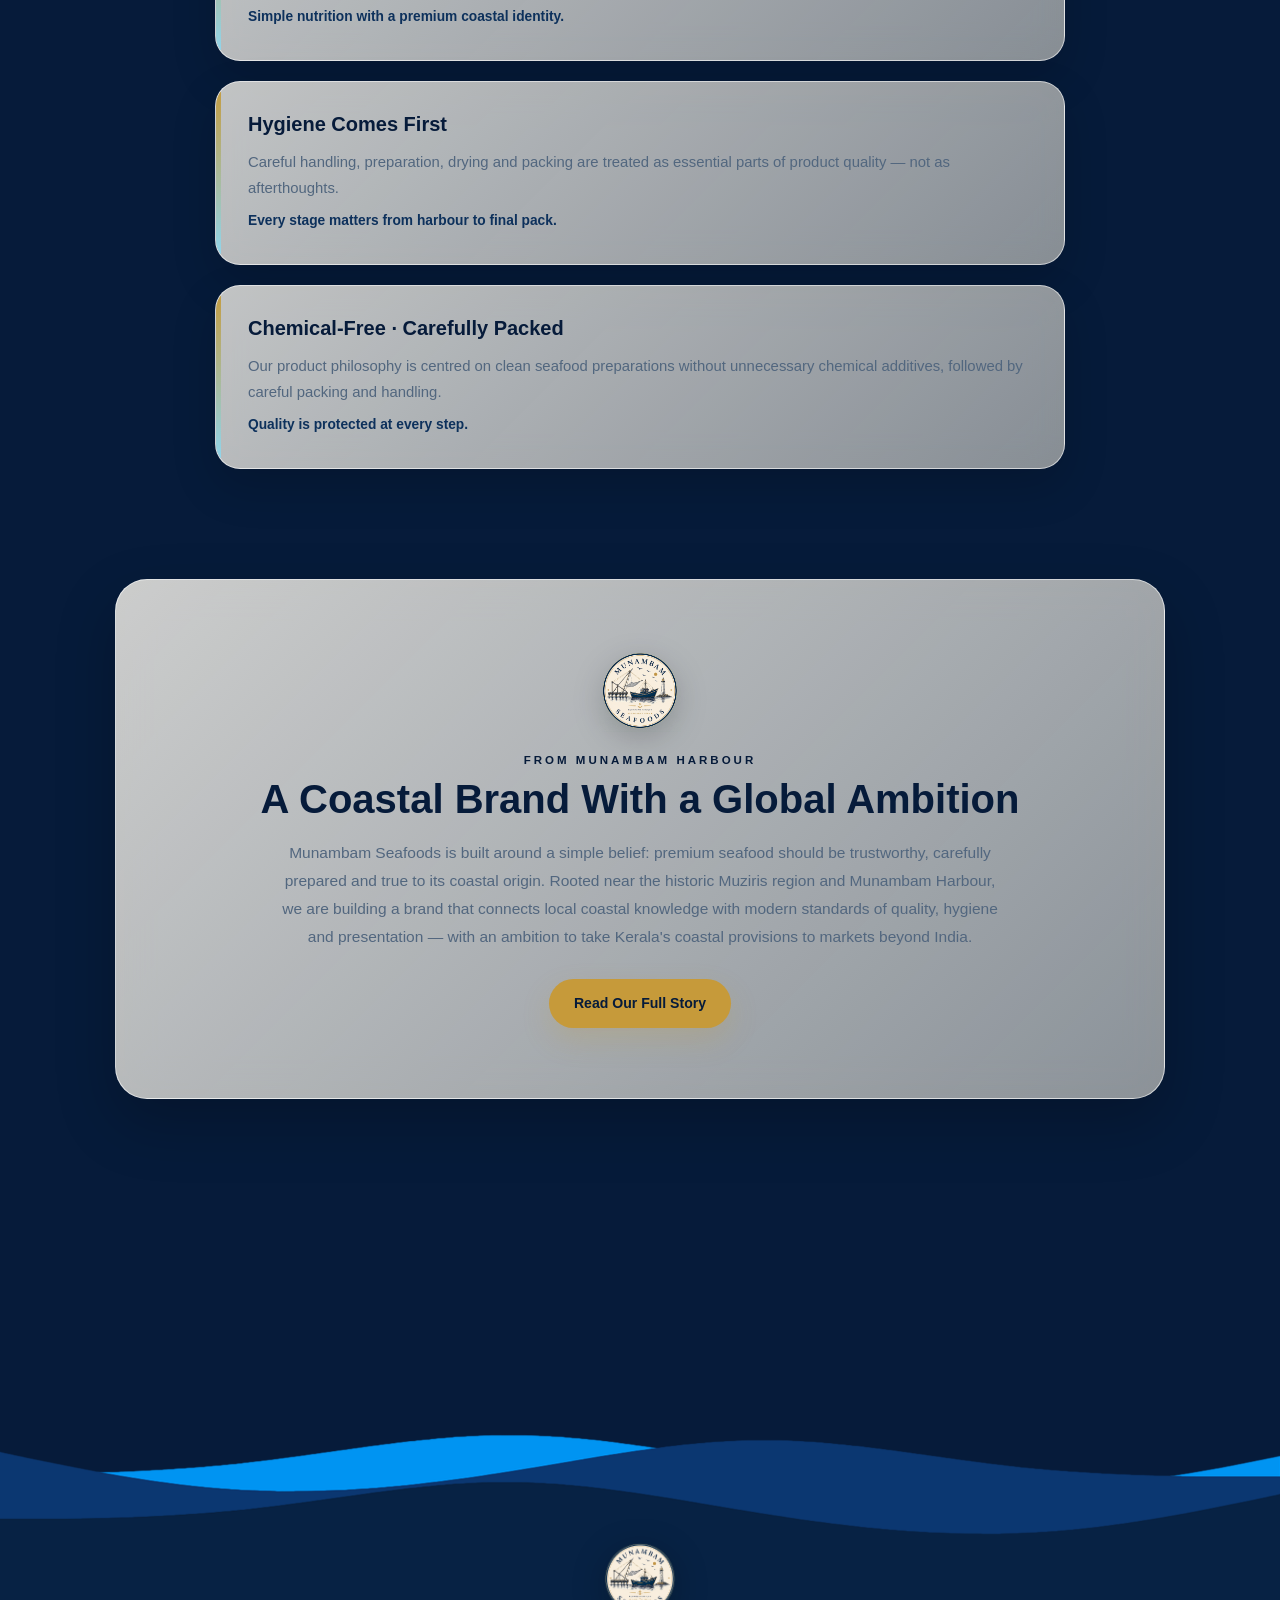
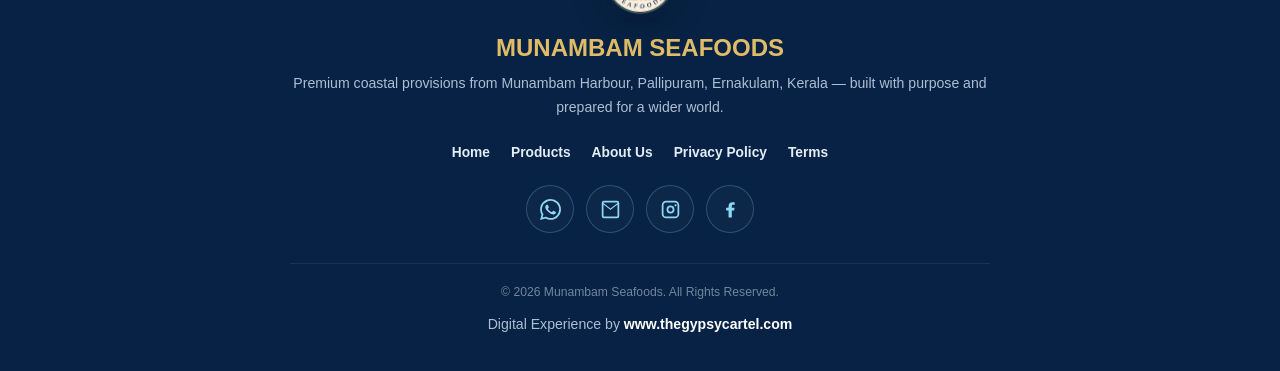
==== commit bb65bf16: "Update index.html" ====
--- a/index.html
+++ b/index.html
@@ -1,2339 +1,2870 @@
 <!DOCTYPE html>
+
 <html lang="en">
 <head>
     <meta charset="UTF-8">
 
-    <meta
-        name="viewport"
-        content="width=device-width, initial-scale=1.0"
-    >
-
-    <title>
-        Munambam Seafoods | Premium Coastal Provisions
-    </title>
-
-    <meta
-        name="description"
-        content="Munambam Seafoods — premium coastal provisions from Munambam Harbour. 100% natural, low sodium, protein-rich, hygienically prepared and chemical-free."
-    >
-
-    <meta
-        name="keywords"
-        content="Munambam Seafoods, seafood, coastal provisions, dried seafood, dried prawns, Munambam Harbour, Kerala seafood"
-    >
-
-    <meta
-        name="robots"
-        content="index, follow, max-image-preview:large"
-    >
-
-    <link
-        rel="canonical"
-        href="https://www.munambamseafoods.online/"
-    >
-
-    <!-- SECURITY HARDENING -->
-    <meta
-        http-equiv="X-Content-Type-Options"
-        content="nosniff"
-    >
-    <meta
-        http-equiv="X-Frame-Options"
-        content="DENY"
-    >
-    <meta
-        http-equiv="Content-Security-Policy"
-        content="default-src 'self'; base-uri 'self'; form-action 'self'; object-src 'none'; frame-ancestors 'none'; script-src 'self' 'unsafe-inline'; style-src 'self' 'unsafe-inline'; img-src 'self' data:; connect-src 'self'; font-src 'self' data:; media-src 'self'; upgrade-insecure-requests"
-    >
-
-    <meta
-        name="referrer"
-        content="strict-origin-when-cross-origin"
-    >
-
-    <meta
-        http-equiv="Permissions-Policy"
-        content="camera=(), microphone=(), geolocation=(), payment=(), usb=(), accelerometer=(), gyroscope=(), magnetometer=()"
-    >
-
-    <!-- OPEN GRAPH -->
-    <meta
-        property="og:type"
-        content="website"
-    >
-
-    <meta
-        property="og:url"
-        content="https://www.munambamseafoods.online/"
-    >
-
-    <meta
-        property="og:title"
-        content="Munambam Seafoods | Premium Coastal Provisions"
-    >
-
-    <meta
-        property="og:description"
-        content="Premium coastal provisions from Munambam Harbour — natural, protein-rich, low sodium and carefully prepared."
-    >
-
-    <meta
-        property="og:image"
-        content="https://www.munambamseafoods.online/assets/MUNAMBAM_Seafood_Logo_HQ.png"
-    >
-
-    <!-- FAVICON -->
-    <link
-        rel="apple-touch-icon"
-        sizes="180x180"
-        href="/assets/icon/apple-touch-icon.png"
-    >
-
-    <link
-        rel="icon"
-        type="image/png"
-        sizes="32x32"
-        href="/assets/icon/favicon-32x32.png"
-    >
-
-    <link
-        rel="icon"
-        type="image/png"
-        sizes="16x16"
-        href="/assets/icon/favicon-16x16.png"
-    >
-
-    <link
-        rel="manifest"
-        href="/assets/icon/site.webmanifest"
-    >
-
-    <link
-        rel="icon"
-        href="/assets/icon/favicon.ico"
-    >
-
-    <style>
-
-        /* =========================================================
-           MUNAMBAM SEAFOODS
-           MASTER HOME THEME
-        ========================================================= */
-
-        :root {
-            --navy: #061b3a;
-            --navy-2: #09274d;
-            --navy-3: #0d315c;
-
-            --light-blue: #8ed8f5;
-            --light-blue-2: #bdeafa;
-            --blue: #168dcc;
-
-            --gold: #c69a3a;
-            --gold-light: #e0bc68;
-
-            --cream: #fffaf0;
-            --cream-2: #f7f0df;
-
-            --white: #ffffff;
-            --black: #101820;
-
-            --text-dark: #142943;
-            --text-light: #d9e8f4;
-            --muted: #8ea5bd;
-
-            --border-gold:
-                rgba(198,154,58,.28);
-
-            --shadow:
-                0 24px 60px rgba(0,0,0,.22);
-
-            --shadow-soft:
-                0 18px 45px rgba(0,0,0,.16);
-
-            --max:
-                1180px;
-        }
-
-
-        /* =========================================================
-           RESET
-        ========================================================= */
+<meta
+    name="viewport"
+    content="width=device-width, initial-scale=1.0"
+>
+
+<title>
+    Munambam Seafoods | Premium Coastal Provisions
+</title>
+
+<meta
+    name="description"
+    content="Munambam Seafoods — premium coastal provisions from Munambam Harbour. 100% natural, low sodium, protein-rich, hygienically prepared and chemical-free."
+>
+
+<meta
+    name="keywords"
+    content="Munambam Seafoods, seafood, coastal provisions, dried seafood, dried prawns, Munambam Harbour, Kerala seafood"
+>
+
+<meta
+    name="robots"
+    content="index, follow, max-image-preview:large"
+>
+
+<link
+    rel="canonical"
+    href="https://www.munambamseafoods.online/"
+>
+
+<!-- SECURITY HARDENING -->
+<meta
+    http-equiv="X-Content-Type-Options"
+    content="nosniff"
+>
+<meta
+    http-equiv="X-Frame-Options"
+    content="DENY"
+>
+<meta
+    http-equiv="Content-Security-Policy"
+    content="default-src 'self'; base-uri 'self'; form-action 'self'; object-src 'none'; frame-ancestors 'none'; script-src 'self' 'unsafe-inline'; style-src 'self' 'unsafe-inline'; img-src 'self' data:; connect-src 'self'; font-src 'self' data:; media-src 'self'; upgrade-insecure-requests"
+>
+
+<meta
+    name="referrer"
+    content="strict-origin-when-cross-origin"
+>
+
+<meta
+    http-equiv="Permissions-Policy"
+    content="camera=(), microphone=(), geolocation=(), payment=(), usb=(), accelerometer=(), gyroscope=(), magnetometer=()"
+>
+
+<!-- OPEN GRAPH -->
+<meta
+    property="og:type"
+    content="website"
+>
+
+<meta
+    property="og:url"
+    content="https://www.munambamseafoods.online/"
+>
+
+<meta
+    property="og:title"
+    content="Munambam Seafoods | Premium Coastal Provisions"
+>
+
+<meta
+    property="og:description"
+    content="Premium coastal provisions from Munambam Harbour — natural, protein-rich, low sodium and carefully prepared."
+>
+
+<meta
+    property="og:image"
+    content="https://www.munambamseafoods.online/assets/MUNAMBAM_Seafood_Logo_HQ.png"
+>
+
+<!-- FAVICON -->
+<link
+    rel="apple-touch-icon"
+    sizes="180x180"
+    href="/assets/icon/apple-touch-icon.png"
+>
+
+<link
+    rel="icon"
+    type="image/png"
+    sizes="32x32"
+    href="/assets/icon/favicon-32x32.png"
+>
+
+<link
+    rel="icon"
+    type="image/png"
+    sizes="16x16"
+    href="/assets/icon/favicon-16x16.png"
+>
+
+<link
+    rel="manifest"
+    href="/assets/icon/site.webmanifest"
+>
+
+<link
+    rel="icon"
+    href="/assets/icon/favicon.ico"
+>
+
+<style>
+
+    /* =========================================================
+       MUNAMBAM SEAFOODS
+       MASTER HOME THEME
+    ========================================================= */
+
+    :root {
+        --navy: #061b3a;
+        --navy-2: #09274d;
+        --navy-3: #0d315c;
+
+        --light-blue: #8ed8f5;
+        --light-blue-2: #bdeafa;
+        --blue: #168dcc;
+
+        --gold: #c69a3a;
+        --gold-light: #e0bc68;
+
+        --cream: #fffaf0;
+        --cream-2: #f7f0df;
+
+        --white: #ffffff;
+        --black: #101820;
+
+        --text-dark: #142943;
+        --text-light: #d9e8f4;
+        --muted: #8ea5bd;
+
+        --border-gold:
+            rgba(198,154,58,.28);
+
+        --shadow:
+            0 24px 60px rgba(0,0,0,.22);
+
+        --shadow-soft:
+            0 18px 45px rgba(0,0,0,.16);
+
+        --max:
+            1180px;
+    }
+
+
+    /* =========================================================
+       RESET
+    ========================================================= */
+
+    *,
+    *::before,
+    *::after {
+        box-sizing: border-box;
+    }
+
+    html {
+        scroll-behavior: smooth;
+    }
+
+    /* =========================================================
+       CUSTOM CURSOR — DESKTOP ONLY
+       Browser-level fish cursor. Keeps the same custom fish
+       through hover, mousedown, hold, mouseup and focus.
+    ========================================================= */
+    @media (min-width: 1025px) {
+        html,
+        body,
+        body *,
+        body *::before,
+        body *::after,
+        a,
+        a:link,
+        a:visited,
+        a:hover,
+        a:active,
+        a:focus,
+        button,
+        button:hover,
+        button:active,
+        button:focus,
+        input,
+        textarea,
+        select,
+        label,
+        [role="button"],
+        [tabindex] {
+            cursor: url("data:image/svg+xml,%3Csvg xmlns='http://www.w3.org/2000/svg' width='50' height='30' viewBox='0 0 50 30' fill='none'%3E%3Cpath d='M5 15Q25-5 45 25M5 15Q25 35 45 5' stroke='%23e0bc68' stroke-width='2.5' stroke-linecap='round'/%3E%3Cpath d='M15 8.5Q18 15 15 21.5' stroke='%23e0bc68' stroke-width='2.5' stroke-linecap='round'/%3E%3Ccircle cx='10' cy='14.5' r='1.8' fill='%23e0bc68'/%3E%3C/svg%3E") 5 15, auto !important;
+        }
+
+        #fish-cursor {
+            display: none !important;
+        }
+    }
+
+    body {
+        margin: 0;
+        min-height: 100vh;
+
+        background:
+            var(--navy);
+
+        color:
+            var(--cream);
+
+        font-family:
+            "Segoe UI",
+            Arial,
+            Helvetica,
+            sans-serif;
+
+        overflow-x: hidden;
+    }
+
+    body::selection {
+        background: var(--gold);
+        color: var(--navy);
+    }
+
+    img {
+        max-width: 100%;
+    }
+
+    a {
+        color: inherit;
+    }
+
+
+    /* =========================================================
+       CUSTOM FISH CURSOR
+    ========================================================= */
+
+    #fish-cursor {
+        position: fixed;
+
+        left: 0;
+        top: 0;
+
+        width: 44px;
+        height: 27px;
+
+        pointer-events: none;
+
+        z-index: 2147483647;
+
+        transform:
+            translate3d(-6px,-14px,0);
+
+        will-change:
+            transform;
+
+        display: block;
+        visibility: visible;
+        opacity: 1;
+    }
+
+    #fish-cursor svg {
+        display: block;
+
+        width: 44px;
+        height: 27px;
+
+        filter:
+            drop-shadow(
+                0 2px 4px
+                rgba(0,0,0,.35)
+            );
+    }
+
+
+    /* =========================================================
+       MOVING OCEAN OBJECTS
+    ========================================================= */
+
+    .ocean-layer {
+        position: fixed;
+
+        inset: 0;
+
+        width: 100%;
+        height: 100%;
+
+        overflow: hidden;
+
+        pointer-events: none;
+
+        z-index: 1;
+    }
+
+    .creature {
+        position: absolute;
+
+        display: block;
+
+        pointer-events: none;
+
+        opacity: .24;
+
+        will-change:
+            transform;
+
+        user-select: none;
+
+        filter:
+            brightness(0)
+            saturate(100%)
+            invert(82%)
+            sepia(10%)
+            saturate(750%)
+            hue-rotate(158deg)
+            brightness(105%)
+            contrast(96%);
+    }
+
+    .creature img {
+        display: block;
+
+        width: 100%;
+        height: 100%;
+
+        object-fit: contain;
+
+        pointer-events: none;
+
+        user-select: none;
+
+        -webkit-user-drag: none;
+    }
+
+    .wave-decoration {
+        position: absolute;
+
+        left: 0;
+        top: 0;
+
+        width: 100%;
+        height: 180px;
+
+        opacity: .13;
+
+        pointer-events: none;
+    }
+
+    .wave-decoration svg {
+        display: block;
+
+        width: 100%;
+        height: 100%;
+    }
+
+
+    /* =========================================================
+       NAVIGATION
+    ========================================================= */
+
+    .site-nav {
+        position: sticky;
+
+        top: 16px;
+
+        z-index: 5000;
+
+        width:
+            min(
+                calc(100% - 32px),
+                1240px
+            );
+
+        margin:
+            16px auto 0;
+
+        min-height: 72px;
+
+        padding:
+            10px 22px;
+
+        display: flex;
+
+        align-items: center;
+
+        justify-content: space-between;
+
+        gap: 25px;
+
+        background:
+            rgba(255,250,240,.97);
+
+        border:
+            1px solid
+            rgba(255,255,255,.85);
+
+        border-radius:
+            50px;
+
+        box-shadow:
+            0 15px 40px
+            rgba(0,0,0,.20);
+
+        backdrop-filter:
+            blur(14px);
+
+        -webkit-backdrop-filter:
+            blur(14px);
+    }
+
+    .brand {
+        display: flex;
+
+        align-items: center;
+
+        gap: 12px;
+
+        text-decoration: none;
+
+        flex-shrink: 0;
+    }
+
+    .brand img {
+        width: 48px;
+        height: 48px;
+
+        object-fit: contain;
+
+        filter:
+            drop-shadow(
+                0 5px 8px
+                rgba(0,0,0,.16)
+            );
+
+        transition:
+            transform .25s ease;
+    }
+
+    .brand:hover img {
+        transform:
+            scale(1.06)
+            rotate(-2deg);
+    }
+
+    .brand-text {
+        color:
+            var(--navy);
+
+        font-size:
+            1.12rem;
+
+        font-weight:
+            800;
+
+        letter-spacing:
+            -.5px;
+
+        white-space:
+            nowrap;
+    }
+
+    .nav-links {
+        display: flex;
+
+        align-items: center;
+
+        gap: 28px;
+    }
+
+    .nav-links a {
+        position: relative;
+
+        padding:
+            10px 0;
+
+        text-decoration:
+            none;
+
+        color:
+            var(--navy);
+
+        font-size:
+            .93rem;
+
+        font-weight:
+            700;
+
+        transition:
+            color .2s ease;
+    }
+
+    .nav-links a::after {
+        content: "";
+
+        position: absolute;
+
+        left: 0;
+        bottom: 3px;
+
+        width: 0;
+        height: 2px;
+
+        background:
+            var(--gold);
+
+        transition:
+            width .22s ease;
+    }
+
+    .nav-links a:hover,
+    .nav-links a.active {
+        color:
+            var(--blue);
+    }
+
+    .nav-links a:hover::after,
+    .nav-links a.active::after {
+        width: 100%;
+    }
+
+    /* ALWAYS-VISIBLE SHOPPING CART — shared store cart */
+    .cart-link{
+        position:relative;
+        width:46px;
+        height:46px;
+        flex:0 0 46px;
+        display:inline-flex;
+        align-items:center;
+        justify-content:center;
+        color:var(--navy);
+        background:rgba(6,27,58,.06);
+        border:1px solid rgba(198,154,58,.22);
+        border-radius:50%;
+        text-decoration:none;
+        transition:.2s ease;
+    }
+
+    .cart-link:hover{
+        background:var(--gold);
+        transform:translateY(-2px);
+    }
+
+    .cart-icon{
+        width:19px;
+        height:19px;
+        display:block;
+    }
+
+    .cart-icon svg{
+        width:19px;
+        height:19px;
+        display:block;
+    }
+
+    .cart-count{
+        position:absolute;
+        top:-3px;
+        right:-3px;
+        min-width:20px;
+        height:20px;
+        padding:0 5px;
+        display:grid;
+        place-items:center;
+        border-radius:20px;
+        background:var(--blue);
+        color:#fff;
+        font-size:.64rem;
+        font-weight:800;
+        line-height:1;
+        border:2px solid var(--cream);
+    }
+
+
+    /* =========================================================
+       HERO
+    ========================================================= */
+    .hero {
+        position: relative;
+        z-index: 2;
+        width: min(calc(100% - 32px), 1240px);
+        min-height: 650px;
+        margin: 8px auto 0;
+        padding: 78px 30px 105px;
+        display: flex;
+        align-items: center;
+        justify-content: center;
+        text-align: center;
+        overflow: visible;
+        border-radius: 0;
+        background: transparent;
+        border: none;
+        box-shadow: none;
+    }
+
+    .hero::before {
+        content: "";
+        position: absolute;
+        inset: 0;
+        pointer-events: none;
+        background:
+            radial-gradient(circle at 50% 30%, rgba(142,216,245,.13), transparent 27%),
+            radial-gradient(ellipse at 50% 100%, rgba(22,141,204,.12), transparent 45%);
+        opacity: .85;
+        z-index: 0;
+    }
+
+    /* Open-ocean landing page: no boxed hero.
+       Moving sea objects and the subtle wave layers stay visible behind the copy. */
+    .hero::after {
+        content: "";
+        position: absolute;
+        left: -8%;
+        right: -8%;
+        bottom: -72px;
+        height: 125px;
+        pointer-events: none;
+        background: linear-gradient(
+            180deg,
+            transparent 0 25%,
+            rgba(142,216,245,.035) 25% 31%,
+            transparent 31% 100%
+        );
+        border-radius: 50%;
+        z-index: 0;
+    }
+
+    .hero-content {
+        position: relative;
+        z-index: 5;
+        isolation: isolate;
+
+        display: flex;
+
+        flex-direction: column;
+
+        align-items: center;
+    }
+    .hero-logo {
+        width: clamp(160px, 19vw, 235px);
+        height: clamp(160px, 19vw, 235px);
+        object-fit: contain;
+        display: block;
+        margin-bottom: 26px;
+        filter:
+            drop-shadow(0 7px 3px rgba(0,0,0,.20))
+            drop-shadow(0 16px 12px rgba(0,0,0,.24))
+            drop-shadow(0 28px 32px rgba(0,0,0,.30));
+        transform: translateZ(0);
+        animation: logoFloat 4.5s ease-in-out infinite alternate;
+        will-change: transform, filter;
+    }
+
+    @keyframes logoFloat {
+        from {
+            transform:
+                translate3d(0,0,0);
+        }
+
+        to {
+            transform:
+                translate3d(0,-8px,0);
+        }
+    }
+
+    .hero-kicker {
+        margin:
+            0 0 11px;
+
+        color:
+            var(--gold-light);
+
+        font-size:
+            .76rem;
+
+        font-weight:
+            800;
+
+        letter-spacing:
+            3.2px;
+
+        text-transform:
+            uppercase;
+    }
+
+    .hero-title {
+        margin:
+            0;
+
+        color:
+            var(--cream);
+
+        text-shadow:
+            0 5px 18px rgba(0,0,0,.26);
+
+        font-size:
+            clamp(
+                2.15rem,
+                5vw,
+                4rem
+            );
+
+        line-height:
+            1.02;
+
+        letter-spacing:
+            -1.8px;
+
+        font-weight:
+            800;
+    }
+
+    .hero-title span {
+        color:
+            var(--light-blue);
+    }
+
+    .hero-description {
+        max-width:
+            760px;
+
+        margin:
+            20px auto 0;
+
+        color:
+            #c8d9e8;
+
+        font-size:
+            1rem;
+
+        line-height:
+            1.8;
+
+        font-weight:
+            500;
+    }
+
+    .hero-buttons {
+        display:
+            flex;
+
+        flex-wrap:
+            wrap;
+
+        justify-content:
+            center;
+
+        gap:
+            12px;
+
+        margin-top:
+            29px;
+    }
+
+    .btn {
+        display:
+            inline-flex;
+
+        align-items:
+            center;
+
+        justify-content:
+            center;
+
+        min-height:
+            49px;
+
+        padding:
+            0 25px;
+
+        border-radius:
+            50px;
+
+        text-decoration:
+            none;
+
+        font-size:
+            .88rem;
+
+        font-weight:
+            800;
+
+        transition:
+            transform .2s ease,
+            box-shadow .2s ease,
+            background .2s ease,
+            border-color .2s ease;
+    }
+
+    .btn-primary {
+        background:
+            var(--gold);
+
+        color:
+            var(--navy);
+
+        box-shadow:
+            0 12px 28px
+            rgba(198,154,58,.22);
+    }
+
+    .btn-primary:hover {
+        transform:
+            translate3d(0,-3px,0);
+
+        background:
+            var(--gold-light);
+
+        box-shadow:
+            0 17px 32px
+            rgba(198,154,58,.28);
+    }
+
+    .btn-secondary {
+        background:
+            rgba(255,255,255,.06);
+
+        color:
+            var(--cream);
+
+        border:
+            1px solid
+            rgba(142,216,245,.30);
+    }
+
+    .btn-secondary:hover {
+        transform:
+            translate3d(0,-3px,0);
+
+        background:
+            rgba(142,216,245,.12);
+
+        border-color:
+            var(--light-blue);
+
+        box-shadow:
+            0 12px 25px
+            rgba(0,0,0,.18);
+    }
+
+
+    /* =========================================================
+       QUALITY STRIP
+    ========================================================= */
+
+    .quality-strip {
+        position:
+            relative;
+
+        z-index:
+            8;
+
+        width:
+            min(
+                calc(100% - 48px),
+                1080px
+            );
+
+        margin:
+            -34px auto 0;
+
+        display:
+            grid;
+
+        grid-template-columns:
+            repeat(4,1fr);
+
+        background:
+            linear-gradient(
+                135deg,
+                rgba(255,250,240,.78),
+                rgba(247,240,223,.58)
+            );
+
+        border:
+            1px solid
+            rgba(255,255,255,.55);
+
+        backdrop-filter:
+            blur(18px)
+            saturate(115%);
+
+        -webkit-backdrop-filter:
+            blur(18px)
+            saturate(115%);
+
+        border-radius:
+            22px;
+
+        box-shadow:
+            var(--shadow);
+
+        overflow:
+            hidden;
+    }
+
+    .quality-item {
+        padding:
+            23px 15px;
+
+        text-align:
+            center;
+
+        border-right:
+            1px solid
+            rgba(198,154,58,.20);
+    }
+
+    .quality-item:last-child {
+        border-right:
+            none;
+    }
+
+    .quality-number {
+        display:
+            block;
+
+        color:
+            var(--navy);
+
+        font-size:
+            1.20rem;
+
+        font-weight:
+            850;
+
+        margin-bottom:
+            5px;
+    }
+
+    .quality-label {
+        color:
+            var(--navy);
+
+        font-size:
+            .74rem;
+
+        font-weight:
+            800;
+
+        letter-spacing:
+            .8px;
+
+        text-transform:
+            uppercase;
+    }
+
+
+    /* =========================================================
+       MAIN QUALITY SECTION
+    ========================================================= */
+
+    .section {
+        position:
+            relative;
+
+        z-index:
+            2;
+
+        width:
+            min(
+                calc(100% - 32px),
+                var(--max)
+            );
+
+        margin:
+            0 auto;
+
+        padding:
+            100px 20px 35px;
+    }
+
+    .section-heading {
+        text-align:
+            center;
+
+        margin-bottom:
+            42px;
+    }
+
+    .eyebrow {
+        display:
+            inline-block;
+
+        margin-bottom:
+            10px;
+
+        color:
+            var(--gold-light);
+
+        font-size:
+            .72rem;
+
+        font-weight:
+            850;
+
+        text-transform:
+            uppercase;
+
+        letter-spacing:
+            3px;
+    }
+
+    .section-heading h2 {
+        margin:
+            0;
+
+        color:
+            var(--cream);
+
+        font-size:
+            clamp(
+                1.85rem,
+                4vw,
+                2.75rem
+            );
+
+        line-height:
+            1.1;
+
+        letter-spacing:
+            -1px;
+
+        font-weight:
+            800;
+    }
+
+    .section-heading p {
+        max-width:
+            700px;
+
+        margin:
+            15px auto 0;
+
+        color:
+            #9fb5c9;
+
+        line-height:
+            1.75;
+
+        font-size:
+            .96rem;
+    }
+
+
+    /* =========================================================
+       FEATURE CARDS
+    ========================================================= */
+
+    .features {
+        display:
+            grid;
+
+        grid-template-columns:
+            1fr;
+
+        gap:
+            20px;
+
+        max-width:
+            850px;
+
+        margin:
+            0 auto;
+    }
+
+    .feature {
+        position:
+            relative;
+
+        padding:
+            30px 32px 31px;
+
+        background:
+            linear-gradient(
+                135deg,
+                rgba(255,250,240,.76),
+                rgba(247,240,223,.54)
+            );
+
+        border:
+            1px solid
+            rgba(255,255,255,.58);
+
+        backdrop-filter:
+            blur(18px)
+            saturate(115%);
+
+        -webkit-backdrop-filter:
+            blur(18px)
+            saturate(115%);
+
+        border-radius:
+            25px;
+
+        box-shadow:
+            var(--shadow-soft);
+
+        overflow:
+            hidden;
+
+        transition:
+            transform .25s ease,
+            box-shadow .25s ease;
+    }
+
+    .feature::before {
+        content:
+            "";
+
+        position:
+            absolute;
+
+        left:
+            0;
+
+        top:
+            0;
+
+        width:
+            5px;
+
+        height:
+            100%;
+
+        background:
+            linear-gradient(
+                180deg,
+                var(--gold),
+                var(--light-blue)
+            );
+    }
+
+    .feature:hover {
+        transform:
+            translate3d(0,-5px,0);
+
+        box-shadow:
+            0 25px 55px
+            rgba(0,0,0,.22);
+    }
+
+    .feature-top {
+        display:
+            block;
+
+        margin-bottom:
+            12px;
+    }
+
+    .feature-icon {
+        width:
+            43px;
+
+        height:
+            43px;
+
+        flex:
+            0 0 43px;
+
+        display:
+            none;
+
+        place-items:
+            center;
+
+        border-radius:
+            50%;
+
+        color:
+            var(--gold);
+
+        background:
+            var(--cream-2);
+
+        border:
+            1px solid
+            rgba(198,154,58,.28);
+
+        font-size:
+            .8rem;
+
+        font-weight:
+            900;
+    }
+
+    .feature h3 {
+        margin:
+            0;
+
+        color:
+            var(--navy);
+
+        font-size:
+            1.25rem;
+
+        line-height:
+            1.25;
+
+        font-weight:
+            800;
+    }
+
+    .feature p {
+        margin:
+            0;
+
+        color:
+            #52677f;
+
+        font-size:
+            .93rem;
+
+        line-height:
+            1.75;
+    }
+
+    .feature-extra {
+        display:
+            block;
+
+        margin-top:
+            8px;
+
+        color:
+            var(--navy-3);
+
+        font-size:
+            .86rem;
+
+        font-weight:
+            650;
+    }
+
+
+    /* =========================================================
+       BRAND STORY
+    ========================================================= */
+
+    .story {
+        position:
+            relative;
+
+        z-index:
+            2;
+
+        width:
+            min(
+                calc(100% - 32px),
+                1050px
+            );
+
+        margin:
+            75px auto 100px;
+
+        padding:
+            70px 30px;
+
+        text-align:
+            center;
+
+        background:
+            linear-gradient(
+                135deg,
+                rgba(255,250,240,.80),
+                rgba(247,240,223,.56)
+            );
+
+        border:
+            1px solid
+            rgba(255,255,255,.60);
+
+        backdrop-filter:
+            blur(20px)
+            saturate(120%);
+
+        -webkit-backdrop-filter:
+            blur(20px)
+            saturate(120%);
+
+        border-radius:
+            32px;
+
+        box-shadow:
+            var(--shadow);
+    }
+
+    /* Story tagline — keep it clearly readable on the glass card */
+    .story .eyebrow {
+        color: var(--navy);
+    }
+
+    .story-logo {
+        display: block;
+        margin-left: auto;
+        margin-right: auto;
+        width:
+            82px;
+
+        height:
+            82px;
+
+        object-fit:
+            contain;
+
+        margin-bottom:
+            18px;
+
+        filter:
+            drop-shadow(
+                0 9px 15px
+                rgba(0,0,0,.18)
+            );
+    }
+
+    .story h2 {
+        margin:
+            0 auto;
+
+        color:
+            var(--navy);
+
+        font-size:
+            clamp(
+                1.8rem,
+                4vw,
+                2.5rem
+            );
+
+        line-height:
+            1.15;
+
+        font-weight:
+            800;
+    }
+
+    .story p {
+        margin-left: auto;
+        margin-right: auto;
+        max-width:
+            720px;
+
+        margin:
+            17px auto 28px;
+
+        color:
+            #52677f;
+
+        font-size:
+            .97rem;
+
+        line-height:
+            1.8;
+    }
+
+
+    /* =========================================================
+       REFERENCE FOOTER WAVE
+       Exact supplied 1920x1080 footer artwork.
+       No other page styling is changed.
+    ========================================================= */
+
+    .footer {
+        position:
+            relative;
+
+        z-index:
+            3;
+
+        background:
+            #072244;
+
+        color:
+            var(--white);
+
+        padding:
+            clamp(240px, calc(36.15vw - 120px), 574px) 20px 34px;
+
+        text-align:
+            center;
+
+        overflow:
+            hidden;
+    }
+
+    .footer-reference-wave {
+        position:
+            absolute;
+
+        top:
+            0;
+
+        left:
+            0;
+
+        width:
+            100%;
+
+        height:
+            auto;
+
+        display:
+            block;
+
+        max-width:
+            none;
+
+        pointer-events:
+            none;
+
+        user-select:
+            none;
+
+        z-index:
+            1;
+    }
+
+    .footer-content {
+        position:
+            relative;
+
+        z-index:
+            5;
+
+        max-width:
+            850px;
+
+        margin:
+            0 auto;
+    }
+
+    .footer-logo {
+        width:
+            76px;
+
+        height:
+            76px;
+
+        object-fit:
+            contain;
+
+        margin-bottom:
+            13px;
+
+        filter:
+            drop-shadow(
+                0 8px 16px
+                rgba(0,0,0,.25)
+            );
+    }
+
+    .footer h3 {
+        margin:
+            0;
+
+        color:
+            var(--gold-light);
+
+        font-size:
+            1.5rem;
+
+        font-weight:
+            800;
+    }
+
+    .footer p {
+        margin:
+            10px auto 0;
+
+        max-width:
+            700px;
+
+        color:
+            #aebfd2;
+
+        font-size:
+            .88rem;
+
+        line-height:
+            1.7;
+    }
+
+    .footer-links {
+        display:
+            flex;
+
+        flex-wrap:
+            wrap;
+
+        justify-content:
+            center;
+
+        gap:
+            21px;
+
+        margin:
+            25px 0;
+    }
+
+    .footer-links a {
+        color:
+            #e2edf6;
+
+        text-decoration:
+            none;
+
+        font-size:
+            .86rem;
+
+        font-weight:
+            650;
+
+        transition:
+            color .2s ease;
+    }
+
+    .footer-links a:hover {
+        color:
+            var(--gold-light);
+    }
+
+    .footer-contact {
+        display:
+            flex;
+
+        justify-content:
+            center;
+
+        flex-wrap:
+            wrap;
+
+        gap:
+            12px;
+
+        margin:
+            20px 0;
+    }
+
+    /* ICON-ONLY SOCIAL / CONTACT LINKS */
+    .contact-link {
+        width: 48px;
+        height: 48px;
+        padding: 0;
+
+        display: inline-flex;
+        align-items: center;
+        justify-content: center;
+
+        border: 1px solid rgba(142,216,245,.24);
+        border-radius: 50%;
+
+        color: var(--light-blue);
+        background: rgba(255,255,255,.025);
+
+        text-decoration: none;
+
+        transition:
+            transform .22s ease,
+            background .22s ease,
+            border-color .22s ease,
+            color .22s ease,
+            box-shadow .22s ease;
+    }
+
+    .contact-link svg {
+        width: 21px;
+        height: 21px;
+        display: block;
+        fill: currentColor;
+        stroke: currentColor;
+        stroke-width: 0;
+        transition: transform .22s ease;
+    }
+
+    .contact-link:hover {
+        background: rgba(142,216,245,.10);
+        border-color: var(--light-blue);
+        color: var(--white);
+        transform: translate3d(0,-3px,0);
+        box-shadow: 0 10px 24px rgba(0,0,0,.20);
+    }
+
+    .contact-link:hover svg {
+        transform: scale(1.08);
+    }
+
+    .contact-link:focus-visible {
+        outline: 2px solid var(--light-blue);
+        outline-offset: 4px;
+    }
+
+    .copyright {
+        margin-top:
+            30px !important;
+
+        padding-top:
+            18px;
+
+        border-top:
+            1px solid
+            rgba(255,255,255,.08);
+
+        font-size:
+            .76rem !important;
+
+        color:
+            #71869c !important;
+    }
+
+
+
+
+    .studio-credit {
+        margin:
+            7px 0 0;
+
+        color:
+            #71869c;
+
+        font-size:
+            11px;
+
+        line-height:
+            1.5;
+
+        text-align:
+            center;
+    }
+
+    .studio-credit a {
+        color:
+            var(--white);
+
+        text-decoration:
+            none;
+
+        font-weight:
+            600;
+    }
+
+    .studio-credit a:hover {
+        color:
+            var(--white);
+    }
+
+    /* =========================================================
+       FOCUS
+    ========================================================= */
+
+    a:focus-visible {
+        outline:
+            2px solid
+            var(--gold);
+
+        outline-offset:
+            4px;
+
+        border-radius:
+            4px;
+    }
+
+
+    /* =========================================================
+       MOBILE
+    ========================================================= */
+
+    @media (max-width: 850px) {
+        .cart-link{
+            width:42px;
+            height:42px;
+            flex-basis:42px;
+        }
+
+        .cart-icon,
+        .cart-icon svg{
+            width:18px;
+            height:18px;
+        }
+
+
+
+        .site-nav {
+            width:
+                calc(100% - 20px);
+
+            top:
+                10px;
+
+            margin-top:
+                10px;
+
+            padding:
+                9px 15px;
+        }
+
+        .brand-text {
+            font-size:
+                .98rem;
+        }
+
+        .brand img {
+            width:
+                42px;
+
+            height:
+                42px;
+        }
+
+        .nav-links {
+            display: none;
+        }
+
+        .nav-toggle {
+            display: inline-flex;
+        }
+
+        .hero {
+            width:
+                calc(100% - 20px);
+
+            min-height:
+                590px;
+
+            padding:
+                55px 20px 95px;
+
+            margin-top:
+                4px;
+        }
+
+        .quality-strip {
+            grid-template-columns:
+                repeat(4,1fr);
+
+            margin-top:
+                -25px;
+        }
+
+        .quality-item:nth-child(2) {
+            border-right:
+                1px solid
+                rgba(198,154,58,.20);
+        }
+
+        .quality-item:nth-child(-n+2) {
+            border-bottom:
+                none;
+        }
+    }
+
+
+    @media (max-width: 620px) {
+
+        .site-nav {
+            border-radius:
+                25px;
+
+            min-height:
+                62px;
+        }
+
+        .brand-text {
+            display:
+                none;
+        }
+
+        .brand img {
+            width:
+                44px;
+
+            height:
+                44px;
+        }
+
+        .nav-toggle {
+            width: 40px;
+            height: 40px;
+        }
+
+        .hero {
+            margin-top:
+                12px;
+
+            border-radius:
+                0;
+
+            min-height:
+                575px;
+        }
+
+        .hero-logo {
+            width:
+                165px;
+
+            height:
+                165px;
+        }
+
+        .hero-kicker {
+            font-size:
+                .62rem;
+
+            letter-spacing:
+                2px;
+        }
+
+        .hero-title {
+            font-size:
+                2rem;
+        }
+
+        .hero-description {
+            font-size:
+                .87rem;
+
+            line-height:
+                1.65;
+        }
+
+        .hero-buttons {
+            flex-direction:
+                column;
+
+            width:
+                min(100%,280px);
+        }
+
+        .btn {
+            width:
+                100%;
+        }
+
+        .quality-strip {
+            width:
+                calc(100% - 28px);
+
+            border-radius:
+                18px;
+        }
+
+        .quality-item {
+            padding:
+                16px 5px;
+            min-width:
+                0;
+        }
+
+        .quality-number {
+            font-size:
+                .88rem;
+        }
+
+        .quality-label {
+            font-size:
+                .52rem;
+            letter-spacing:
+                .5px;
+            white-space:
+                nowrap;
+        }
+
+        .quality-strip {
+            width:
+                calc(100% - 18px);
+            grid-template-columns:
+                repeat(4,1fr);
+            overflow:
+                hidden;
+        }
+
+        .section {
+            width:
+                calc(100% - 20px);
+
+            padding:
+                75px 10px 20px;
+        }
+
+        .feature {
+            padding:
+                25px 23px 27px;
+        }
+
+        .feature h3 {
+            font-size:
+                1.1rem;
+        }
+
+        .feature p {
+            font-size:
+                .87rem;
+        }
+
+        .story {
+            width:
+                calc(100% - 20px);
+
+            margin:
+                55px auto 75px;
+
+            padding:
+                50px 20px;
+        }
+
+        .story p {
+            font-size:
+                .88rem;
+        }
+
+        .footer {
+            padding:
+                120px 15px 25px;
+        }
+
+        .footer-links {
+            gap:
+                14px;
+        }
+
+        .footer-contact {
+            flex-direction: row;
+            align-items: center;
+            justify-content: center;
+        }
+
+        .contact-link {
+            width: 44px;
+            height: 44px;
+        }
+
+        .contact-link svg {
+            width: 19px;
+            height: 19px;
+        }
+    }
+
+
+    /* =========================================================
+       TOUCH DEVICES
+    ========================================================= */
+
+    @media (hover:none) and (pointer:coarse) {
+
+        html,
+        html *,
+        html *::before,
+        html *::after,
+        body,
+        a,
+        button {
+            cursor:
+                auto !important;
+        }
+
+        #fish-cursor {
+            display:
+                none;
+        }
+    }
+
+
+    /* =========================================================
+       REDUCED MOTION
+    ========================================================= */
+
+    @media (prefers-reduced-motion: reduce) {
+
+        html {
+            scroll-behavior:
+                auto;
+        }
 
         *,
         *::before,
         *::after {
-            box-sizing: border-box;
-        }
-
-        html {
-            scroll-behavior: smooth;
-        }
-
-
-        /* =========================================================
-           CUSTOM CURSOR — SAME WORKING FISH CURSOR
-           Desktop/fine-pointer only.
-        ========================================================= */
-        @media (hover: hover) and (pointer: fine) {
-            html,
-            body,
-            body *,
-            body *::before,
-            body *::after,
-            a,
-            a:link,
-            a:visited,
-            a:hover,
-            a:active,
-            a:focus,
-            button,
-            button:hover,
-            button:active,
-            button:focus,
-            input,
-            textarea,
-            select,
-            label,
-            summary,
-            [role="button"],
-            [onclick],
-            [tabindex],
-            .btn {
-                cursor: none !important;
-            }
-
-            #fish-cursor {
-                display: block !important;
-            }
-        }
-
-        /* =========================================================
-           CUSTOM FISH CURSOR
-        ========================================================= */
-
-        #fish-cursor {
-            position: fixed;
-            left: 0;
-            top: 0;
-            width: 44px;
-            height: 27px;
-            pointer-events: none;
-            z-index: 2147483647;
-            transform: translate3d(-6px,-14px,0);
-            will-change: transform;
-            display: block;
-            visibility: visible;
-            opacity: 1;
-        }
-
-        #fish-cursor svg {
-            display: block;
-            width: 44px;
-            height: 27px;
-
-            /* FIX: one tight shadow only — removes the old halo/stacked shadow */
-            filter: drop-shadow(0 1px 1px rgba(0,0,0,.58));
-        }
-
-
-
-        /* =========================================================
-           MOVING OCEAN OBJECTS
-        ========================================================= */
-
-        .ocean-layer {
-            position: fixed;
-
-            inset: 0;
-
-            width: 100%;
-            height: 100%;
-
-            overflow: hidden;
-
-            pointer-events: none;
-
-            z-index: 1;
-        }
-
-        .creature {
-            position: absolute;
-
-            display: block;
-
-            pointer-events: none;
-
-            opacity: .24;
-
-            will-change:
-                transform;
-
-            user-select: none;
-
-            filter:
-                brightness(0)
-                saturate(100%)
-                invert(82%)
-                sepia(10%)
-                saturate(750%)
-                hue-rotate(158deg)
-                brightness(105%)
-                contrast(96%);
-        }
-
-        .creature img {
-            display: block;
-
-            width: 100%;
-            height: 100%;
-
-            object-fit: contain;
-
-            pointer-events: none;
-
-            user-select: none;
-
-            -webkit-user-drag: none;
-        }
-
-        .wave-decoration {
-            position: absolute;
-
-            left: 0;
-            top: 0;
-
-            width: 100%;
-            height: 180px;
-
-            opacity: .13;
-
-            pointer-events: none;
-        }
-
-        .wave-decoration svg {
-            display: block;
-
-            width: 100%;
-            height: 100%;
-        }
-
-
-        /* =========================================================
-           NAVIGATION
-        ========================================================= */
-
-        .site-nav {
-            position: sticky;
-
-            top: 16px;
-
-            z-index: 5000;
-
-            width:
-                min(
-                    calc(100% - 32px),
-                    1240px
-                );
-
-            margin:
-                16px auto 0;
-
-            min-height: 72px;
-
-            padding:
-                10px 22px;
-
-            display: flex;
-
-            align-items: center;
-
-            justify-content: space-between;
-
-            gap: 25px;
-
-            background:
-                rgba(255,250,240,.97);
-
-            border:
-                1px solid
-                rgba(255,255,255,.85);
-
-            border-radius:
-                50px;
-
-            box-shadow:
-                0 15px 40px
-                rgba(0,0,0,.20);
-
-            backdrop-filter:
-                blur(14px);
-
-            -webkit-backdrop-filter:
-                blur(14px);
-        }
-
-        .brand {
-            display: flex;
-
-            align-items: center;
-
-            gap: 12px;
-
-            text-decoration: none;
-
-            flex-shrink: 0;
-        }
-
-        .brand img {
-            width: 48px;
-            height: 48px;
-
-            object-fit: contain;
-
-            filter:
-                drop-shadow(
-                    0 5px 8px
-                    rgba(0,0,0,.16)
-                );
-
-            transition:
-                transform .25s ease;
-        }
-
-        .brand:hover img {
-            transform:
-                scale(1.06)
-                rotate(-2deg);
-        }
-
-        .brand-text {
-            color:
-                var(--navy);
-
-            font-size:
-                1.12rem;
-
-            font-weight:
-                800;
-
-            letter-spacing:
-                -.5px;
-
-            white-space:
-                nowrap;
-        }
-
+            animation-duration:
+                .01ms !important;
+
+            animation-iteration-count:
+                1 !important;
+
+            transition-duration:
+                .01ms !important;
+        }
+    }
+
+    /* =========================================================
+       HAMBURGER + MOBILE SIDE DRAWER
+       Desktop (>850px): normal nav. Mobile: hamburger only.
+    ========================================================= */
+
+    .nav-toggle {
+        display: none;
+        position: relative;
+        width: 42px;
+        height: 42px;
+        flex: 0 0 42px;
+        align-items: center;
+        justify-content: center;
+        margin: 0;
+        padding: 0;
+        border: 1px solid rgba(198,154,58,.22);
+        border-radius: 50%;
+        background: rgba(6,27,58,.06);
+        color: var(--navy);
+        transition: background .2s ease, transform .2s ease, border-color .2s ease;
+        z-index: 5100;
+    }
+
+    .nav-toggle:hover {
+        background: var(--gold);
+        border-color: var(--gold);
+        transform: translateY(-2px);
+    }
+
+    .nav-toggle:focus-visible {
+        outline: 2px solid var(--gold);
+        outline-offset: 3px;
+    }
+
+    .nav-toggle-bars {
+        display: block;
+        width: 18px;
+        height: 14px;
+        position: relative;
+    }
+
+    .nav-toggle-bars span {
+        position: absolute;
+        left: 0;
+        width: 100%;
+        height: 2px;
+        border-radius: 2px;
+        background: currentColor;
+        transition: transform .28s ease, opacity .2s ease, top .28s ease;
+    }
+
+    .nav-toggle-bars span:nth-child(1) { top: 0; }
+    .nav-toggle-bars span:nth-child(2) { top: 6px; }
+    .nav-toggle-bars span:nth-child(3) { top: 12px; }
+
+    .nav-toggle[aria-expanded="true"] .nav-toggle-bars span:nth-child(1) {
+        top: 6px;
+        transform: rotate(45deg);
+    }
+
+    .nav-toggle[aria-expanded="true"] .nav-toggle-bars span:nth-child(2) {
+        opacity: 0;
+    }
+
+    .nav-toggle[aria-expanded="true"] .nav-toggle-bars span:nth-child(3) {
+        top: 6px;
+        transform: rotate(-45deg);
+    }
+
+    .nav-drawer-backdrop {
+        position: fixed;
+        inset: 0;
+        z-index: 6000;
+        background: rgba(6, 27, 58, .55);
+        backdrop-filter: blur(4px);
+        -webkit-backdrop-filter: blur(4px);
+        opacity: 0;
+        visibility: hidden;
+        pointer-events: none;
+        transition: opacity .28s ease, visibility .28s ease;
+    }
+
+    .nav-drawer-backdrop.is-open {
+        opacity: 1;
+        visibility: visible;
+        pointer-events: auto;
+    }
+
+    .nav-drawer {
+        position: fixed;
+        top: 0;
+        right: 0;
+        z-index: 6100;
+        width: min(320px, 86vw);
+        height: 100%;
+        height: 100dvh;
+        margin: 0;
+        padding: 0;
+        background: linear-gradient(165deg, rgba(255,250,240,.98), rgba(247,240,223,.96));
+        border-left: 1px solid rgba(255,255,255,.7);
+        box-shadow: -18px 0 50px rgba(0,0,0,.28);
+        transform: translate3d(105%, 0, 0);
+        transition: transform .32s cubic-bezier(.22, 1, .36, 1);
+        display: flex;
+        flex-direction: column;
+        overflow: hidden;
+        visibility: hidden;
+    }
+
+    .nav-drawer.is-open {
+        transform: translate3d(0, 0, 0);
+        visibility: visible;
+    }
+
+    .nav-drawer-header {
+        display: flex;
+        align-items: center;
+        justify-content: space-between;
+        gap: 12px;
+        padding: 18px 18px 14px;
+        border-bottom: 1px solid rgba(198,154,58,.18);
+        flex-shrink: 0;
+    }
+
+    .nav-drawer-brand {
+        display: flex;
+        align-items: center;
+        gap: 10px;
+        text-decoration: none;
+        color: var(--navy);
+        font-size: .95rem;
+        font-weight: 800;
+        letter-spacing: -.3px;
+    }
+
+    .nav-drawer-brand img {
+        width: 40px;
+        height: 40px;
+        object-fit: contain;
+    }
+
+    .nav-drawer-close {
+        width: 40px;
+        height: 40px;
+        flex: 0 0 40px;
+        display: grid;
+        place-items: center;
+        border: 1px solid rgba(198,154,58,.22);
+        border-radius: 50%;
+        background: rgba(6,27,58,.06);
+        color: var(--navy);
+        transition: background .2s ease, transform .2s ease;
+    }
+
+    .nav-drawer-close:hover {
+        background: var(--gold);
+        transform: translateY(-1px);
+    }
+
+    .nav-drawer-close svg {
+        width: 18px;
+        height: 18px;
+        display: block;
+    }
+
+    .nav-drawer-links {
+        flex: 1;
+        overflow-y: auto;
+        overscroll-behavior: contain;
+        padding: 12px 14px 24px;
+        display: flex;
+        flex-direction: column;
+        gap: 4px;
+        -webkit-overflow-scrolling: touch;
+    }
+
+    .nav-drawer-links a {
+        display: flex;
+        align-items: center;
+        min-height: 48px;
+        padding: 12px 16px;
+        border-radius: 14px;
+        text-decoration: none;
+        color: var(--navy);
+        font-size: .95rem;
+        font-weight: 700;
+        transition: background .2s ease, color .2s ease;
+    }
+
+    .nav-drawer-links a:hover,
+    .nav-drawer-links a:focus-visible {
+        background: rgba(6,27,58,.07);
+        color: var(--blue);
+        outline: none;
+    }
+
+    .nav-drawer-links a.active {
+        background: rgba(198,154,58,.14);
+        color: var(--navy);
+        box-shadow: inset 3px 0 0 var(--gold);
+    }
+
+    .nav-drawer-footer {
+        flex-shrink: 0;
+        padding: 14px 18px 22px;
+        border-top: 1px solid rgba(198,154,58,.18);
+    }
+
+    .nav-drawer-cart {
+        display: flex;
+        align-items: center;
+        justify-content: center;
+        gap: 10px;
+        min-height: 48px;
+        padding: 0 18px;
+        border-radius: 50px;
+        background: var(--gold);
+        color: var(--navy);
+        text-decoration: none;
+        font-size: .9rem;
+        font-weight: 800;
+        box-shadow: 0 10px 24px rgba(198,154,58,.22);
+        transition: background .2s ease, transform .2s ease;
+    }
+
+    .nav-drawer-cart:hover {
+        background: var(--gold-light);
+        transform: translateY(-2px);
+    }
+
+    .nav-drawer-cart svg {
+        width: 20px;
+        height: 20px;
+        display: block;
+    }
+
+    body.nav-drawer-open {
+        overflow: hidden;
+    }
+
+    @media (min-width: 851px) {
+        .nav-toggle,
+        .nav-drawer,
+        .nav-drawer-backdrop {
+            display: none !important;
+        }
+    }
+
+    @media (max-width: 850px) {
         .nav-links {
-            display: flex;
-
-            align-items: center;
-
-            gap: 28px;
-        }
-
-        .nav-links a {
-            position: relative;
-
-            padding:
-                10px 0;
-
-            text-decoration:
-                none;
-
-            color:
-                var(--navy);
-
-            font-size:
-                .93rem;
-
-            font-weight:
-                700;
-
-            transition:
-                color .2s ease;
-        }
-
-        .nav-links a::after {
-            content: "";
-
-            position: absolute;
-
-            left: 0;
-            bottom: 3px;
-
-            width: 0;
-            height: 2px;
-
-            background:
-                var(--gold);
-
-            transition:
-                width .22s ease;
-        }
-
-        .nav-links a:hover,
-        .nav-links a.active {
-            color:
-                var(--blue);
-        }
-
-        .nav-links a:hover::after,
-        .nav-links a.active::after {
-            width: 100%;
-        }
-
-        /* ALWAYS-VISIBLE SHOPPING CART — shared store cart */
-        .cart-link{
-            position:relative;
-            width:46px;
-            height:46px;
-            flex:0 0 46px;
-            display:inline-flex;
-            align-items:center;
-            justify-content:center;
-            color:var(--navy);
-            background:rgba(6,27,58,.06);
-            border:1px solid rgba(198,154,58,.22);
-            border-radius:50%;
-            text-decoration:none;
-            transition:.2s ease;
-        }
-
-        .cart-link:hover{
-            background:var(--gold);
-            transform:translateY(-2px);
-        }
-
-        .cart-icon{
-            width:19px;
-            height:19px;
-            display:block;
-        }
-
-        .cart-icon svg{
-            width:19px;
-            height:19px;
-            display:block;
-        }
-
-        .cart-count{
-            position:absolute;
-            top:-3px;
-            right:-3px;
-            min-width:20px;
-            height:20px;
-            padding:0 5px;
-            display:grid;
-            place-items:center;
-            border-radius:20px;
-            background:var(--blue);
-            color:#fff;
-            font-size:.64rem;
-            font-weight:800;
-            line-height:1;
-            border:2px solid var(--cream);
-        }
-
-
-        /* =========================================================
-           HERO
-        ========================================================= */
-        .hero {
-            position: relative;
-            z-index: 2;
-            width: min(calc(100% - 32px), 1240px);
-            min-height: 650px;
-            margin: 8px auto 0;
-            padding: 78px 30px 105px;
-            display: flex;
-            align-items: center;
-            justify-content: center;
-            text-align: center;
-            overflow: visible;
-            border-radius: 0;
-            background: transparent;
-            border: none;
-            box-shadow: none;
-        }
-
-        .hero::before {
-            content: "";
-            position: absolute;
-            inset: 0;
-            pointer-events: none;
-            background:
-                radial-gradient(circle at 50% 30%, rgba(142,216,245,.13), transparent 27%),
-                radial-gradient(ellipse at 50% 100%, rgba(22,141,204,.12), transparent 45%);
-            opacity: .85;
-            z-index: 0;
-        }
-
-        /* Open-ocean landing page: no boxed hero.
-           Moving sea objects and the subtle wave layers stay visible behind the copy. */
-        .hero::after {
-            content: "";
-            position: absolute;
-            left: -8%;
-            right: -8%;
-            bottom: -72px;
-            height: 125px;
-            pointer-events: none;
-            background: linear-gradient(
-                180deg,
-                transparent 0 25%,
-                rgba(142,216,245,.035) 25% 31%,
-                transparent 31% 100%
-            );
-            border-radius: 50%;
-            z-index: 0;
-        }
-
-        .hero-content {
-            position: relative;
-            z-index: 5;
-            isolation: isolate;
-
-            display: flex;
-
-            flex-direction: column;
-
-            align-items: center;
-        }
-        .hero-logo {
-            width: clamp(160px, 19vw, 235px);
-            height: clamp(160px, 19vw, 235px);
-            object-fit: contain;
-            display: block;
-            margin-bottom: 26px;
-            filter:
-                drop-shadow(0 7px 3px rgba(0,0,0,.20))
-                drop-shadow(0 16px 12px rgba(0,0,0,.24))
-                drop-shadow(0 28px 32px rgba(0,0,0,.30));
-            transform: translateZ(0);
-            animation: logoFloat 4.5s ease-in-out infinite alternate;
-            will-change: transform, filter;
-        }
-
-        @keyframes logoFloat {
-            from {
-                transform:
-                    translate3d(0,0,0);
-            }
-
-            to {
-                transform:
-                    translate3d(0,-8px,0);
-            }
-        }
-
-        .hero-kicker {
-            margin:
-                0 0 11px;
-
-            color:
-                var(--gold-light);
-
-            font-size:
-                .76rem;
-
-            font-weight:
-                800;
-
-            letter-spacing:
-                3.2px;
-
-            text-transform:
-                uppercase;
-        }
-
-        .hero-title {
-            margin:
-                0;
-
-            color:
-                var(--cream);
-
-            text-shadow:
-                0 5px 18px rgba(0,0,0,.26);
-
-            font-size:
-                clamp(
-                    2.15rem,
-                    5vw,
-                    4rem
-                );
-
-            line-height:
-                1.02;
-
-            letter-spacing:
-                -1.8px;
-
-            font-weight:
-                800;
-        }
-
-        .hero-title span {
-            color:
-                var(--light-blue);
-        }
-
-        .hero-description {
-            max-width:
-                760px;
-
-            margin:
-                20px auto 0;
-
-            color:
-                #c8d9e8;
-
-            font-size:
-                1rem;
-
-            line-height:
-                1.8;
-
-            font-weight:
-                500;
-        }
-
-        .hero-buttons {
-            display:
-                flex;
-
-            flex-wrap:
-                wrap;
-
-            justify-content:
-                center;
-
-            gap:
-                12px;
-
-            margin-top:
-                29px;
-        }
-
-        .btn {
-            display:
-                inline-flex;
-
-            align-items:
-                center;
-
-            justify-content:
-                center;
-
-            min-height:
-                49px;
-
-            padding:
-                0 25px;
-
-            border-radius:
-                50px;
-
-            text-decoration:
-                none;
-
-            font-size:
-                .88rem;
-
-            font-weight:
-                800;
-
-            transition:
-                transform .2s ease,
-                box-shadow .2s ease,
-                background .2s ease,
-                border-color .2s ease;
-        }
-
-        .btn-primary {
-            background:
-                var(--gold);
-
-            color:
-                var(--navy);
-
-            box-shadow:
-                0 12px 28px
-                rgba(198,154,58,.22);
-        }
-
-        .btn-primary:hover {
-            transform:
-                translate3d(0,-3px,0);
-
-            background:
-                var(--gold-light);
-
-            box-shadow:
-                0 17px 32px
-                rgba(198,154,58,.28);
-        }
-
-        .btn-secondary {
-            background:
-                rgba(255,255,255,.06);
-
-            color:
-                var(--cream);
-
-            border:
-                1px solid
-                rgba(142,216,245,.30);
-        }
-
-        .btn-secondary:hover {
-            transform:
-                translate3d(0,-3px,0);
-
-            background:
-                rgba(142,216,245,.12);
-
-            border-color:
-                var(--light-blue);
-
-            box-shadow:
-                0 12px 25px
-                rgba(0,0,0,.18);
-        }
-
-
-        /* =========================================================
-           QUALITY STRIP
-        ========================================================= */
-
-        .quality-strip {
-            position:
-                relative;
-
-            z-index:
-                8;
-
-            width:
-                min(
-                    calc(100% - 48px),
-                    1080px
-                );
-
-            margin:
-                -34px auto 0;
-
-            display:
-                grid;
-
-            grid-template-columns:
-                repeat(4,1fr);
-
-            background:
-                linear-gradient(
-                    135deg,
-                    rgba(255,250,240,.78),
-                    rgba(247,240,223,.58)
-                );
-
-            border:
-                1px solid
-                rgba(255,255,255,.55);
-
-            backdrop-filter:
-                blur(18px)
-                saturate(115%);
-
-            -webkit-backdrop-filter:
-                blur(18px)
-                saturate(115%);
-
-            border-radius:
-                22px;
-
-            box-shadow:
-                var(--shadow);
-
-            overflow:
-                hidden;
-        }
-
-        .quality-item {
-            padding:
-                23px 15px;
-
-            text-align:
-                center;
-
-            border-right:
-                1px solid
-                rgba(198,154,58,.20);
-        }
-
-        .quality-item:last-child {
-            border-right:
-                none;
-        }
-
-        .quality-number {
-            display:
-                block;
-
-            color:
-                var(--navy);
-
-            font-size:
-                1.20rem;
-
-            font-weight:
-                850;
-
-            margin-bottom:
-                5px;
-        }
-
-        .quality-label {
-            color:
-                var(--navy);
-
-            font-size:
-                .74rem;
-
-            font-weight:
-                800;
-
-            letter-spacing:
-                .8px;
-
-            text-transform:
-                uppercase;
-        }
-
-
-        /* =========================================================
-           MAIN QUALITY SECTION
-        ========================================================= */
-
-        .section {
-            position:
-                relative;
-
-            z-index:
-                2;
-
-            width:
-                min(
-                    calc(100% - 32px),
-                    var(--max)
-                );
-
-            margin:
-                0 auto;
-
-            padding:
-                100px 20px 35px;
-        }
-
-        .section-heading {
-            text-align:
-                center;
-
-            margin-bottom:
-                42px;
-        }
-
-        .eyebrow {
-            display:
-                inline-block;
-
-            margin-bottom:
-                10px;
-
-            color:
-                var(--gold-light);
-
-            font-size:
-                .72rem;
-
-            font-weight:
-                850;
-
-            text-transform:
-                uppercase;
-
-            letter-spacing:
-                3px;
-        }
-
-        .section-heading h2 {
-            margin:
-                0;
-
-            color:
-                var(--cream);
-
-            font-size:
-                clamp(
-                    1.85rem,
-                    4vw,
-                    2.75rem
-                );
-
-            line-height:
-                1.1;
-
-            letter-spacing:
-                -1px;
-
-            font-weight:
-                800;
-        }
-
-        .section-heading p {
-            max-width:
-                700px;
-
-            margin:
-                15px auto 0;
-
-            color:
-                #9fb5c9;
-
-            line-height:
-                1.75;
-
-            font-size:
-                .96rem;
-        }
-
-
-        /* =========================================================
-           FEATURE CARDS
-        ========================================================= */
-
-        .features {
-            display:
-                grid;
-
-            grid-template-columns:
-                1fr;
-
-            gap:
-                20px;
-
-            max-width:
-                850px;
-
-            margin:
-                0 auto;
-        }
-
-        .feature {
-            position:
-                relative;
-
-            padding:
-                30px 32px 31px;
-
-            background:
-                linear-gradient(
-                    135deg,
-                    rgba(255,250,240,.76),
-                    rgba(247,240,223,.54)
-                );
-
-            border:
-                1px solid
-                rgba(255,255,255,.58);
-
-            backdrop-filter:
-                blur(18px)
-                saturate(115%);
-
-            -webkit-backdrop-filter:
-                blur(18px)
-                saturate(115%);
-
-            border-radius:
-                25px;
-
-            box-shadow:
-                var(--shadow-soft);
-
-            overflow:
-                hidden;
-
-            transition:
-                transform .25s ease,
-                box-shadow .25s ease;
-        }
-
-        .feature::before {
-            content:
-                "";
-
-            position:
-                absolute;
-
-            left:
-                0;
-
-            top:
-                0;
-
-            width:
-                5px;
-
-            height:
-                100%;
-
-            background:
-                linear-gradient(
-                    180deg,
-                    var(--gold),
-                    var(--light-blue)
-                );
-        }
-
-        .feature:hover {
-            transform:
-                translate3d(0,-5px,0);
-
-            box-shadow:
-                0 25px 55px
-                rgba(0,0,0,.22);
-        }
-
-        .feature-top {
-            display:
-                block;
-
-            margin-bottom:
-                12px;
-        }
-
-        .feature-icon {
-            width:
-                43px;
-
-            height:
-                43px;
-
-            flex:
-                0 0 43px;
-
-            display:
-                none;
-
-            place-items:
-                center;
-
-            border-radius:
-                50%;
-
-            color:
-                var(--gold);
-
-            background:
-                var(--cream-2);
-
-            border:
-                1px solid
-                rgba(198,154,58,.28);
-
-            font-size:
-                .8rem;
-
-            font-weight:
-                900;
-        }
-
-        .feature h3 {
-            margin:
-                0;
-
-            color:
-                var(--navy);
-
-            font-size:
-                1.25rem;
-
-            line-height:
-                1.25;
-
-            font-weight:
-                800;
-        }
-
-        .feature p {
-            margin:
-                0;
-
-            color:
-                #52677f;
-
-            font-size:
-                .93rem;
-
-            line-height:
-                1.75;
-        }
-
-        .feature-extra {
-            display:
-                block;
-
-            margin-top:
-                8px;
-
-            color:
-                var(--navy-3);
-
-            font-size:
-                .86rem;
-
-            font-weight:
-                650;
-        }
-
-
-        /* =========================================================
-           BRAND STORY
-        ========================================================= */
-
-        .story {
-            position:
-                relative;
-
-            z-index:
-                2;
-
-            width:
-                min(
-                    calc(100% - 32px),
-                    1050px
-                );
-
-            margin:
-                75px auto 100px;
-
-            padding:
-                70px 30px;
-
-            text-align:
-                center;
-
-            background:
-                linear-gradient(
-                    135deg,
-                    rgba(255,250,240,.80),
-                    rgba(247,240,223,.56)
-                );
-
-            border:
-                1px solid
-                rgba(255,255,255,.60);
-
-            backdrop-filter:
-                blur(20px)
-                saturate(120%);
-
-            -webkit-backdrop-filter:
-                blur(20px)
-                saturate(120%);
-
-            border-radius:
-                32px;
-
-            box-shadow:
-                var(--shadow);
-        }
-
-        /* Story tagline — keep it clearly readable on the glass card */
-        .story .eyebrow {
-            color: var(--navy);
-        }
-
-        .story-logo {
-            display: block;
-            margin-left: auto;
-            margin-right: auto;
-            width:
-                82px;
-
-            height:
-                82px;
-
-            object-fit:
-                contain;
-
-            margin-bottom:
-                18px;
-
-            filter:
-                drop-shadow(
-                    0 9px 15px
-                    rgba(0,0,0,.18)
-                );
-        }
-
-        .story h2 {
-            margin:
-                0 auto;
-
-            color:
-                var(--navy);
-
-            font-size:
-                clamp(
-                    1.8rem,
-                    4vw,
-                    2.5rem
-                );
-
-            line-height:
-                1.15;
-
-            font-weight:
-                800;
-        }
-
-        .story p {
-            margin-left: auto;
-            margin-right: auto;
-            max-width:
-                720px;
-
-            margin:
-                17px auto 28px;
-
-            color:
-                #52677f;
-
-            font-size:
-                .97rem;
-
-            line-height:
-                1.8;
-        }
-
-
-        /* =========================================================
-           REFERENCE FOOTER WAVE
-           Exact supplied 1920x1080 footer artwork.
-           No other page styling is changed.
-        ========================================================= */
-
-        .footer {
-            position:
-                relative;
-
-            z-index:
-                3;
-
-            background:
-                #072244;
-
-            color:
-                var(--white);
-
-            padding:
-                clamp(240px, calc(36.15vw - 120px), 574px) 20px 34px;
-
-            text-align:
-                center;
-
-            overflow:
-                hidden;
-        }
-
-        .footer-reference-wave {
-            position:
-                absolute;
-
-            top:
-                0;
-
-            left:
-                0;
-
-            width:
-                100%;
-
-            height:
-                auto;
-
-            display:
-                block;
-
-            max-width:
-                none;
-
-            pointer-events:
-                none;
-
-            user-select:
-                none;
-
-            z-index:
-                1;
-        }
-
-        .footer-content {
-            position:
-                relative;
-
-            z-index:
-                5;
-
-            max-width:
-                850px;
-
-            margin:
-                0 auto;
-        }
-
-        .footer-logo {
-            width:
-                76px;
-
-            height:
-                76px;
-
-            object-fit:
-                contain;
-
-            margin-bottom:
-                13px;
-
-            filter:
-                drop-shadow(
-                    0 8px 16px
-                    rgba(0,0,0,.25)
-                );
-        }
-
-        .footer h3 {
-            margin:
-                0;
-
-            color:
-                var(--gold-light);
-
-            font-size:
-                1.5rem;
-
-            font-weight:
-                800;
-        }
-
-        .footer p {
-            margin:
-                10px auto 0;
-
-            max-width:
-                700px;
-
-            color:
-                #aebfd2;
-
-            font-size:
-                .88rem;
-
-            line-height:
-                1.7;
-        }
-
-        .footer-links {
-            display:
-                flex;
-
-            flex-wrap:
-                wrap;
-
-            justify-content:
-                center;
-
-            gap:
-                21px;
-
-            margin:
-                25px 0;
-        }
-
-        .footer-links a {
-            color:
-                #e2edf6;
-
-            text-decoration:
-                none;
-
-            font-size:
-                .86rem;
-
-            font-weight:
-                650;
-
-            transition:
-                color .2s ease;
-        }
-
-        .footer-links a:hover {
-            color:
-                var(--gold-light);
-        }
-
-        .footer-contact {
-            display:
-                flex;
-
-            justify-content:
-                center;
-
-            flex-wrap:
-                wrap;
-
-            gap:
-                12px;
-
-            margin:
-                20px 0;
-        }
-
-        /* ICON-ONLY SOCIAL / CONTACT LINKS */
-        .contact-link {
-            width: 48px;
-            height: 48px;
-            padding: 0;
-
-            display: inline-flex;
-            align-items: center;
-            justify-content: center;
-
-            border: 1px solid rgba(142,216,245,.24);
-            border-radius: 50%;
-
-            color: var(--light-blue);
-            background: rgba(255,255,255,.025);
-
-            text-decoration: none;
-
-            transition:
-                transform .22s ease,
-                background .22s ease,
-                border-color .22s ease,
-                color .22s ease,
-                box-shadow .22s ease;
-        }
-
-        .contact-link svg {
-            width: 21px;
-            height: 21px;
-            display: block;
-            fill: currentColor;
-            stroke: currentColor;
-            stroke-width: 0;
-            transition: transform .22s ease;
-        }
-
-        .contact-link:hover {
-            background: rgba(142,216,245,.10);
-            border-color: var(--light-blue);
-            color: var(--white);
-            transform: translate3d(0,-3px,0);
-            box-shadow: 0 10px 24px rgba(0,0,0,.20);
-        }
-
-        .contact-link:hover svg {
-            transform: scale(1.08);
-        }
-
-        .contact-link:focus-visible {
-            outline: 2px solid var(--light-blue);
-            outline-offset: 4px;
-        }
-
-        .copyright {
-            margin-top:
-                30px !important;
-
-            padding-top:
-                18px;
-
-            border-top:
-                1px solid
-                rgba(255,255,255,.08);
-
-            font-size:
-                .76rem !important;
-
-            color:
-                #71869c !important;
-        }
-
-
-
-
-        .studio-credit {
-            margin:
-                7px 0 0;
-
-            color:
-                #71869c;
-
-            font-size:
-                11px;
-
-            line-height:
-                1.5;
-
-            text-align:
-                center;
-        }
-
-        .studio-credit a {
-            color:
-                var(--white);
-
-            text-decoration:
-                none;
-
-            font-weight:
-                600;
-        }
-
-        .studio-credit a:hover {
-            color:
-                var(--white);
-        }
-
-        /* =========================================================
-           FOCUS
-        ========================================================= */
-
-        a:focus-visible {
-            outline:
-                2px solid
-                var(--gold);
-
-            outline-offset:
-                4px;
-
-            border-radius:
-                4px;
-        }
-
-
-        /* =========================================================
-           MOBILE
-        ========================================================= */
-
-        @media (max-width: 850px) {
-            .cart-link{
-                width:42px;
-                height:42px;
-                flex-basis:42px;
-            }
-
-            .cart-icon,
-            .cart-icon svg{
-                width:18px;
-                height:18px;
-            }
-
-
-
-            .site-nav {
-                width:
-                    calc(100% - 20px);
-
-                top:
-                    10px;
-
-                margin-top:
-                    10px;
-
-                padding:
-                    9px 15px;
-            }
-
-            .brand-text {
-                font-size:
-                    .98rem;
-            }
-
-            .brand img {
-                width:
-                    42px;
-
-                height:
-                    42px;
-            }
-
-            .nav-links {
-                display: none;
-            }
-
-            .nav-toggle {
-                display: inline-flex;
-            }
-
-            .hero {
-                width:
-                    calc(100% - 20px);
-
-                min-height:
-                    590px;
-
-                padding:
-                    55px 20px 95px;
-
-                margin-top:
-                    4px;
-            }
-
-            .quality-strip {
-                grid-template-columns:
-                    repeat(4,1fr);
-
-                margin-top:
-                    -25px;
-            }
-
-            .quality-item:nth-child(2) {
-                border-right:
-                    1px solid
-                    rgba(198,154,58,.20);
-            }
-
-            .quality-item:nth-child(-n+2) {
-                border-bottom:
-                    none;
-            }
-        }
-
-
-        @media (max-width: 620px) {
-
-            .site-nav {
-                border-radius:
-                    25px;
-
-                min-height:
-                    62px;
-            }
-
-            .brand-text {
-                display:
-                    none;
-            }
-
-            .brand img {
-                width:
-                    44px;
-
-                height:
-                    44px;
-            }
-
-            .nav-toggle {
-                width: 40px;
-                height: 40px;
-            }
-
-            .hero {
-                margin-top:
-                    12px;
-
-                border-radius:
-                    0;
-
-                min-height:
-                    575px;
-            }
-
-            .hero-logo {
-                width:
-                    165px;
-
-                height:
-                    165px;
-            }
-
-            .hero-kicker {
-                font-size:
-                    .62rem;
-
-                letter-spacing:
-                    2px;
-            }
-
-            .hero-title {
-                font-size:
-                    2rem;
-            }
-
-            .hero-description {
-                font-size:
-                    .87rem;
-
-                line-height:
-                    1.65;
-            }
-
-            .hero-buttons {
-                flex-direction:
-                    column;
-
-                width:
-                    min(100%,280px);
-            }
-
-            .btn {
-                width:
-                    100%;
-            }
-
-            .quality-strip {
-                width:
-                    calc(100% - 28px);
-
-                border-radius:
-                    18px;
-            }
-
-            .quality-item {
-                padding:
-                    16px 5px;
-                min-width:
-                    0;
-            }
-
-            .quality-number {
-                font-size:
-                    .88rem;
-            }
-
-            .quality-label {
-                font-size:
-                    .52rem;
-                letter-spacing:
-                    .5px;
-                white-space:
-                    nowrap;
-            }
-
-            .quality-strip {
-                width:
-                    calc(100% - 18px);
-                grid-template-columns:
-                    repeat(4,1fr);
-                overflow:
-                    hidden;
-            }
-
-            .section {
-                width:
-                    calc(100% - 20px);
-
-                padding:
-                    75px 10px 20px;
-            }
-
-            .feature {
-                padding:
-                    25px 23px 27px;
-            }
-
-            .feature h3 {
-                font-size:
-                    1.1rem;
-            }
-
-            .feature p {
-                font-size:
-                    .87rem;
-            }
-
-            .story {
-                width:
-                    calc(100% - 20px);
-
-                margin:
-                    55px auto 75px;
-
-                padding:
-                    50px 20px;
-            }
-
-            .story p {
-                font-size:
-                    .88rem;
-            }
-
-            .footer {
-                padding:
-                    120px 15px 25px;
-            }
-
-            .footer-links {
-                gap:
-                    14px;
-            }
-
-            .footer-contact {
-                flex-direction: row;
-                align-items: center;
-                justify-content: center;
-            }
-
-            .contact-link {
-                width: 44px;
-                height: 44px;
-            }
-
-            .contact-link svg {
-                width: 19px;
-                height: 19px;
-            }
-        }
-
-
-        /* =========================================================
-           TOUCH DEVICES
-        ========================================================= */
-
-        @media (hover:none) and (pointer:coarse) {
-
-            html,
-            html *,
-            html *::before,
-            html *::after,
-            body,
-            a,
-            button {
-                cursor:
-                    auto !important;
-            }
-
-            #fish-cursor {
-                display:
-                    none;
-            }
-        }
-
-
-        /* =========================================================
-           REDUCED MOTION
-        ========================================================= */
-
-        @media (prefers-reduced-motion: reduce) {
-
-            html {
-                scroll-behavior:
-                    auto;
-            }
-
-            *,
-            *::before,
-            *::after {
-                animation-duration:
-                    .01ms !important;
-
-                animation-iteration-count:
-                    1 !important;
-
-                transition-duration:
-                    .01ms !important;
-            }
-        }
-
-        /* =========================================================
-           HAMBURGER + MOBILE SIDE DRAWER
-           Desktop (>850px): normal nav. Mobile: hamburger only.
-        ========================================================= */
+            display: none !important;
+        }
 
         .nav-toggle {
-            display: none;
-            position: relative;
-            width: 42px;
-            height: 42px;
-            flex: 0 0 42px;
-            align-items: center;
-            justify-content: center;
-            margin: 0;
-            padding: 0;
-            border: 1px solid rgba(198,154,58,.22);
-            border-radius: 50%;
-            background: rgba(6,27,58,.06);
-            color: var(--navy);
-            transition: background .2s ease, transform .2s ease, border-color .2s ease;
-            z-index: 5100;
-        }
-
-        .nav-toggle:hover {
-            background: var(--gold);
-            border-color: var(--gold);
-            transform: translateY(-2px);
-        }
-
-        .nav-toggle:focus-visible {
-            outline: 2px solid var(--gold);
-            outline-offset: 3px;
-        }
-
-        .nav-toggle-bars {
-            display: block;
-            width: 18px;
-            height: 14px;
-            position: relative;
-        }
-
-        .nav-toggle-bars span {
-            position: absolute;
-            left: 0;
-            width: 100%;
-            height: 2px;
-            border-radius: 2px;
-            background: currentColor;
-            transition: transform .28s ease, opacity .2s ease, top .28s ease;
-        }
-
-        .nav-toggle-bars span:nth-child(1) { top: 0; }
-        .nav-toggle-bars span:nth-child(2) { top: 6px; }
-        .nav-toggle-bars span:nth-child(3) { top: 12px; }
-
-        .nav-toggle[aria-expanded="true"] .nav-toggle-bars span:nth-child(1) {
-            top: 6px;
-            transform: rotate(45deg);
-        }
-
-        .nav-toggle[aria-expanded="true"] .nav-toggle-bars span:nth-child(2) {
-            opacity: 0;
-        }
-
-        .nav-toggle[aria-expanded="true"] .nav-toggle-bars span:nth-child(3) {
-            top: 6px;
-            transform: rotate(-45deg);
-        }
-
-        .nav-drawer-backdrop {
-            position: fixed;
-            inset: 0;
-            z-index: 6000;
-            background: rgba(6, 27, 58, .55);
-            backdrop-filter: blur(4px);
-            -webkit-backdrop-filter: blur(4px);
-            opacity: 0;
-            visibility: hidden;
-            pointer-events: none;
-            transition: opacity .28s ease, visibility .28s ease;
-        }
-
-        .nav-drawer-backdrop.is-open {
-            opacity: 1;
-            visibility: visible;
-            pointer-events: auto;
-        }
-
-        .nav-drawer {
-            position: fixed;
-            top: 0;
-            right: 0;
-            z-index: 6100;
-            width: min(320px, 86vw);
-            height: 100%;
-            height: 100dvh;
-            margin: 0;
-            padding: 0;
-            background: linear-gradient(165deg, rgba(255,250,240,.98), rgba(247,240,223,.96));
-            border-left: 1px solid rgba(255,255,255,.7);
-            box-shadow: -18px 0 50px rgba(0,0,0,.28);
-            transform: translate3d(105%, 0, 0);
-            transition: transform .32s cubic-bezier(.22, 1, .36, 1);
-            display: flex;
-            flex-direction: column;
-            overflow: hidden;
-            visibility: hidden;
-        }
-
-        .nav-drawer.is-open {
-            transform: translate3d(0, 0, 0);
-            visibility: visible;
-        }
-
-        .nav-drawer-header {
-            display: flex;
-            align-items: center;
-            justify-content: space-between;
-            gap: 12px;
-            padding: 18px 18px 14px;
-            border-bottom: 1px solid rgba(198,154,58,.18);
-            flex-shrink: 0;
-        }
-
-        .nav-drawer-brand {
-            display: flex;
-            align-items: center;
-            gap: 10px;
-            text-decoration: none;
-            color: var(--navy);
-            font-size: .95rem;
-            font-weight: 800;
-            letter-spacing: -.3px;
-        }
-
-        .nav-drawer-brand img {
-            width: 40px;
-            height: 40px;
-            object-fit: contain;
-        }
-
-        .nav-drawer-close {
-            width: 40px;
-            height: 40px;
-            flex: 0 0 40px;
-            display: grid;
-            place-items: center;
-            border: 1px solid rgba(198,154,58,.22);
-            border-radius: 50%;
-            background: rgba(6,27,58,.06);
-            color: var(--navy);
-            transition: background .2s ease, transform .2s ease;
-        }
-
-        .nav-drawer-close:hover {
-            background: var(--gold);
-            transform: translateY(-1px);
-        }
-
-        .nav-drawer-close svg {
-            width: 18px;
-            height: 18px;
-            display: block;
-        }
-
-        .nav-drawer-links {
-            flex: 1;
-            overflow-y: auto;
-            overscroll-behavior: contain;
-            padding: 12px 14px 24px;
-            display: flex;
-            flex-direction: column;
-            gap: 4px;
-            -webkit-overflow-scrolling: touch;
-        }
-
-        .nav-drawer-links a {
-            display: flex;
-            align-items: center;
-            min-height: 48px;
-            padding: 12px 16px;
-            border-radius: 14px;
-            text-decoration: none;
-            color: var(--navy);
-            font-size: .95rem;
-            font-weight: 700;
-            transition: background .2s ease, color .2s ease;
-        }
-
-        .nav-drawer-links a:hover,
-        .nav-drawer-links a:focus-visible {
-            background: rgba(6,27,58,.07);
-            color: var(--blue);
-            outline: none;
-        }
-
-        .nav-drawer-links a.active {
-            background: rgba(198,154,58,.14);
-            color: var(--navy);
-            box-shadow: inset 3px 0 0 var(--gold);
-        }
-
-        .nav-drawer-footer {
-            flex-shrink: 0;
-            padding: 14px 18px 22px;
-            border-top: 1px solid rgba(198,154,58,.18);
-        }
-
-        .nav-drawer-cart {
-            display: flex;
-            align-items: center;
-            justify-content: center;
-            gap: 10px;
-            min-height: 48px;
-            padding: 0 18px;
-            border-radius: 50px;
-            background: var(--gold);
-            color: var(--navy);
-            text-decoration: none;
-            font-size: .9rem;
-            font-weight: 800;
-            box-shadow: 0 10px 24px rgba(198,154,58,.22);
-            transition: background .2s ease, transform .2s ease;
-        }
-
-        .nav-drawer-cart:hover {
-            background: var(--gold-light);
-            transform: translateY(-2px);
-        }
-
-        .nav-drawer-cart svg {
-            width: 20px;
-            height: 20px;
-            display: block;
-        }
-
-        body.nav-drawer-open {
-            overflow: hidden;
-        }
-
-        @media (min-width: 851px) {
-            .nav-toggle,
-            .nav-drawer,
-            .nav-drawer-backdrop {
-                display: none !important;
-            }
-        }
-
-        @media (max-width: 850px) {
-            .nav-links {
-                display: none !important;
-            }
-
-            .nav-toggle {
-                display: inline-flex !important;
-            }
-        }
-
-    </style>
+            display: inline-flex !important;
+        }
+    }
+
+</style>
+
 </head>
 
-
 <body>
 
-
-    <!-- =========================================================
-         CUSTOM CURSOR
-    ========================================================= -->
-
-    <div
-        id="fish-cursor"
-        aria-hidden="true"
+<!-- =========================================================
+     CUSTOM CURSOR
+========================================================= -->
+
+<div
+    id="fish-cursor"
+    aria-hidden="true"
+>
+
+    <svg
+        viewBox="0 0 50 30"
+        fill="none"
+        stroke="#e0bc68"
+        stroke-width="2"
+        stroke-linecap="round"
     >
 
+        <path
+            d="
+                M5 15
+                Q25 -5 45 25
+                M5 15
+                Q25 35 45 5
+            "
+        />
+
+        <path
+            d="
+                M15 8.5
+                Q18 15 15 21.5
+            "
+        />
+
+        <circle
+            cx="10"
+            cy="14.5"
+            r="1.5"
+            fill="#e0bc68"
+            stroke="none"
+        />
+
+    </svg>
+
+</div>
+
+
+<!-- =========================================================
+     MOVING OCEAN OBJECTS
+========================================================= -->
+
+<div
+    class="ocean-layer"
+    id="oceanLayer"
+    aria-hidden="true"
+>
+
+    <div class="wave-decoration">
+
         <svg
-            viewBox="0 0 50 30"
-            fill="none"
-            stroke="#e0bc68"
-            stroke-width="2"
-            stroke-linecap="round"
+            viewBox="0 0 1440 180"
+            preserveAspectRatio="none"
         >
 
             <path
                 d="
-                    M5 15
-                    Q25 -5 45 25
-                    M5 15
-                    Q25 35 45 5
+                    M0 95
+                    C180 20 300 165 480 95
+                    S780 20 960 95
+                    S1260 165 1440 95
+                    V0
+                    H0
+                    Z
                 "
+                fill="#8ed8f5"
             />
 
-            <path
-                d="
-                    M15 8.5
-                    Q18 15 15 21.5
-                "
-            />
-
-            <circle
-                cx="10"
-                cy="14.5"
-                r="1.5"
-                fill="#e0bc68"
-                stroke="none"
-            />
-
         </svg>
 
     </div>
 
-
-    <!-- =========================================================
-         MOVING OCEAN OBJECTS
-    ========================================================= -->
-
-    <div
-        class="ocean-layer"
-        id="oceanLayer"
-        aria-hidden="true"
+</div>
+
+
+<!-- =========================================================
+     NAVIGATION
+========================================================= -->
+
+<nav
+    class="site-nav"
+    aria-label="Main navigation"
+>
+
+    <a
+        href="/"
+        class="brand"
+        aria-label="Munambam Seafoods Home"
     >
 
-        <div class="wave-decoration">
-
-            <svg
-                viewBox="0 0 1440 180"
-                preserveAspectRatio="none"
-            >
-
-                <path
-                    d="
-                        M0 95
-                        C180 20 300 165 480 95
-                        S780 20 960 95
-                        S1260 165 1440 95
-                        V0
-                        H0
-                        Z
-                    "
-                    fill="#8ed8f5"
-                />
-
-            </svg>
-
-        </div>
-
-    </div>
-
-
-    <!-- =========================================================
-         NAVIGATION
-    ========================================================= -->
-
-    <nav
-        class="site-nav"
-        aria-label="Main navigation"
-    >
+        <img
+            src="/assets/MUNAMBAM_Seafood_Logo_HQ.png"
+            alt="Munambam Seafoods"
+            width="48"
+            height="48"
+            fetchpriority="high"
+            decoding="async"
+        >
+
+        <span class="brand-text">
+            MUNAMBAM SEAFOODS
+        </span>
+
+    </a>
+
+
+    <div class="nav-links">
 
         <a
             href="/"
-            class="brand"
-            aria-label="Munambam Seafoods Home"
+            class="active"
+            aria-current="page"
         >
-
+            Home
+        </a>
+
+        <a href="/products/">
+            Products
+        </a>
+
+        <a href="/about/">
+            About Us
+        </a>
+
+        <a href="/contact/">
+            Contact
+        </a>
+
+        <a href="/privacy/">
+            Privacy Policy
+        </a>
+
+        <a href="/terms/">
+            Terms
+        </a>
+
+    </div>
+
+    <a href="/products/cart.html" class="cart-link" aria-label="Open shopping cart" title="Shopping Cart">
+        <span class="cart-icon" aria-hidden="true">
+            <svg viewBox="0 0 24 24" fill="none"
+                 stroke="currentColor" stroke-width="1.9"
+                 stroke-linecap="round" stroke-linejoin="round">
+                <path d="M6.5 8.5h11l-.7 11H7.2l-.7-11Z"/>
+                <path d="M9 8.5V6.8a3 3 0 0 1 6 0v1.7"/>
+            </svg>
+        </span>
+        <span class="cart-count" id="cartCount">0</span>
+    </a>
+
+    <button
+        type="button"
+        class="nav-toggle"
+        id="navToggle"
+        aria-label="Open menu"
+        aria-controls="navDrawer"
+        aria-expanded="false"
+    >
+        <span class="nav-toggle-bars" aria-hidden="true">
+            <span></span>
+            <span></span>
+            <span></span>
+        </span>
+    </button>
+
+</nav>
+
+<div class="nav-drawer-backdrop" id="navDrawerBackdrop" hidden></div>
+
+<aside
+    class="nav-drawer"
+    id="navDrawer"
+    role="dialog"
+    aria-modal="true"
+    aria-label="Site menu"
+    hidden
+>
+    <div class="nav-drawer-header">
+        <a href="/" class="nav-drawer-brand" aria-label="Munambam Seafoods Home">
             <img
                 src="/assets/MUNAMBAM_Seafood_Logo_HQ.png"
-                alt="Munambam Seafoods"
-                width="48"
-                height="48"
+                alt=""
+                width="40"
+                height="40"
+                decoding="async"
+            >
+            <span>MUNAMBAM SEAFOODS</span>
+        </a>
+        <button type="button" class="nav-drawer-close" id="navDrawerClose" aria-label="Close menu">
+            <svg viewBox="0 0 24 24" fill="none" stroke="currentColor" stroke-width="2.2" stroke-linecap="round" aria-hidden="true">
+                <path d="M6 6l12 12M18 6L6 18"/>
+            </svg>
+        </button>
+    </div>
+
+    <nav class="nav-drawer-links" aria-label="Mobile navigation">
+        <a href="/" class="active" aria-current="page">Home</a>
+        <a href="/products/">Products</a>
+        <a href="/about/">About Us</a>
+        <a href="/contact/">Contact</a>
+        <a href="/privacy/">Privacy Policy</a>
+        <a href="/terms/">Terms</a>
+    </nav>
+
+    <div class="nav-drawer-footer">
+        <a href="/products/cart.html" class="nav-drawer-cart">
+            <svg viewBox="0 0 24 24" fill="none" stroke="currentColor" stroke-width="1.9" stroke-linecap="round" stroke-linejoin="round" aria-hidden="true">
+                <path d="M6.5 8.5h11l-.7 11H7.2l-.7-11Z"/>
+                <path d="M9 8.5V6.8a3 3 0 0 1 6 0v1.7"/>
+            </svg>
+            Shopping Cart
+        </a>
+    </div>
+</aside>
+
+
+<!-- =========================================================
+     MAIN
+========================================================= -->
+
+<main>
+
+
+    <!-- =====================================================
+         HERO
+    ====================================================== -->
+
+    <section
+        class="hero"
+        aria-labelledby="hero-title"
+    >
+
+        <div class="hero-content">
+
+            <span class="hero-kicker">
+                PREMIUM COASTAL PROVISIONS
+            </span>
+
+
+            <!-- OUR ACTUAL LOGO ONLY -->
+
+            <img
+                class="hero-logo"
+                src="/assets/MUNAMBAM_Seafood_Logo_HQ.png"
+                alt="Munambam Seafoods Logo"
+                width="220"
+                height="220"
                 fetchpriority="high"
                 decoding="async"
             >
 
-            <span class="brand-text">
-                MUNAMBAM SEAFOODS
+
+            <h1
+                class="hero-title"
+                id="hero-title"
+            >
+                From Munambam Harbour
+                <br>
+                <span>to the World</span>
+            </h1>
+
+
+            <p class="hero-description">
+                Premium coastal provisions rooted in
+                Munambam, Keralam — naturally protein-rich,
+                low in sodium, hygienically prepared and
+                made without unnecessary chemical additives.
+                Crafted with purpose. Prepared with care.
+                Built for a world that values quality.
+            </p>
+
+
+            <div class="hero-buttons">
+
+                <a
+                    href="/products/"
+                    class="btn btn-primary"
+                >
+                    Explore Products
+                </a>
+
+                <a
+                    href="/about/"
+                    class="btn btn-secondary"
+                >
+                    Discover Our Story
+                </a>
+
+            </div>
+
+        </div>
+
+    </section>
+
+
+    <!-- =====================================================
+         QUALITY STRIP
+    ====================================================== -->
+
+    <section
+        class="quality-strip"
+        aria-label="Munambam Seafoods product qualities"
+    >
+
+        <div class="quality-item">
+
+            <span class="quality-number">
+                100%
             </span>
 
+            <span class="quality-label">
+                Natural
+            </span>
+
+        </div>
+
+
+        <div class="quality-item">
+
+            <span class="quality-number">
+                Low
+            </span>
+
+            <span class="quality-label">
+                Sodium
+            </span>
+
+        </div>
+
+
+        <div class="quality-item">
+
+            <span class="quality-number">
+                High
+            </span>
+
+            <span class="quality-label">
+                Protein
+            </span>
+
+        </div>
+
+
+        <div class="quality-item">
+
+            <span class="quality-number">
+                Clean
+            </span>
+
+            <span class="quality-label">
+                Preparation
+            </span>
+
+        </div>
+
+    </section>
+
+
+    <!-- =====================================================
+         MUNAMBAM STANDARD
+    ====================================================== -->
+
+    <section
+        class="section"
+        aria-labelledby="quality-heading"
+    >
+
+        <div class="section-heading">
+
+            <span class="eyebrow">
+                THE MUNAMBAM STANDARD
+            </span>
+
+            <h2 id="quality-heading">
+                Naturally Coastal.
+                <br>
+                Carefully Prepared.
+            </h2>
+
+            <p>
+                From the waters and harbour of Munambam
+                to carefully handled finished products,
+                our focus stays on natural quality,
+                hygiene and a premium coastal experience.
+            </p>
+
+        </div>
+
+
+        <div class="features">
+
+
+            <!-- FEATURE 1 -->
+
+            <article class="feature">
+
+                <div class="feature-top">
+
+                    <h3>
+                        100% Natural Products
+                    </h3>
+
+                </div>
+
+                <p>
+                    We believe seafood should retain its
+                    authentic character. Our products are
+                    developed around naturally sourced
+                    seafood and clean preparation.
+
+                    <span class="feature-extra">
+                        Honest ingredients. Authentic coastal character.
+                    </span>
+                </p>
+
+            </article>
+
+
+            <!-- FEATURE 2 -->
+
+            <article class="feature">
+
+                <div class="feature-top">
+
+                    <h3>
+                        Low Sodium · Protein-Rich
+                    </h3>
+
+                </div>
+
+                <p>
+                    Seafood naturally provides valuable
+                    protein. Our product philosophy focuses
+                    on protein-rich foods with a mindful
+                    approach to sodium.
+
+                    <span class="feature-extra">
+                        Simple nutrition with a premium coastal identity.
+                    </span>
+                </p>
+
+            </article>
+
+
+            <!-- FEATURE 3 -->
+
+            <article class="feature">
+
+                <div class="feature-top">
+
+                    <h3>
+                        Hygiene Comes First
+                    </h3>
+
+                </div>
+
+                <p>
+                    Careful handling, preparation, drying
+                    and packing are treated as essential
+                    parts of product quality — not as
+                    afterthoughts.
+
+                    <span class="feature-extra">
+                        Every stage matters from harbour to final pack.
+                    </span>
+                </p>
+
+            </article>
+
+
+            <!-- FEATURE 4 -->
+
+            <article class="feature">
+
+                <div class="feature-top">
+
+                    <h3>
+                        Chemical-Free · Carefully Packed
+                    </h3>
+
+                </div>
+
+                <p>
+                    Our product philosophy is centred on
+                    clean seafood preparations without
+                    unnecessary chemical additives, followed
+                    by careful packing and handling.
+
+                    <span class="feature-extra">
+                        Quality is protected at every step.
+                    </span>
+                </p>
+
+            </article>
+
+
+        </div>
+
+    </section>
+
+
+    <!-- =====================================================
+         BRAND STORY
+    ====================================================== -->
+
+    <section
+        class="story"
+        aria-labelledby="story-heading"
+    >
+
+        <img
+            class="story-logo"
+            src="/assets/MUNAMBAM_Seafood_Logo_HQ.png"
+            alt="Munambam Seafoods"
+            width="82"
+            height="82"
+            loading="lazy"
+            decoding="async"
+        >
+
+
+        <span class="eyebrow">
+            FROM MUNAMBAM HARBOUR
+        </span>
+
+
+        <h2 id="story-heading">
+            A Coastal Brand With a Global Ambition
+        </h2>
+
+
+        <p>
+            Munambam Seafoods is built around a simple belief:
+            premium seafood should be trustworthy, carefully
+            prepared and true to its coastal origin.
+
+            Rooted near the historic Muziris region and
+            Munambam Harbour, we are building a brand that
+            connects local coastal knowledge with modern
+            standards of quality, hygiene and presentation —
+            with an ambition to take Kerala's coastal
+            provisions to markets beyond India.
+        </p>
+
+
+        <a
+            href="/about/"
+            class="btn btn-primary"
+        >
+            Read Our Full Story
         </a>
 
-
-        <div class="nav-links">
-
-            <a
-                href="/"
-                class="active"
-                aria-current="page"
-            >
+    </section>
+
+</main>
+
+
+<!-- =========================================================
+     PREMIUM WAVY FOOTER
+========================================================= -->
+
+<footer class="footer">
+
+
+    <!-- EXACT SUPPLIED FOOTER REFERENCE -->
+    <img
+        class="footer-reference-wave"
+        src="[data-uri]"
+        alt=""
+        aria-hidden="true"
+    />
+
+    <div class="footer-content">
+
+
+        <img
+            class="footer-logo"
+            src="/assets/MUNAMBAM_Seafood_Logo_HQ.png"
+            alt="Munambam Seafoods"
+            width="76"
+            height="76"
+            loading="lazy"
+            decoding="async"
+        >
+
+
+        <h3>
+            MUNAMBAM SEAFOODS
+        </h3>
+
+
+        <p>
+            Premium coastal provisions from
+            Munambam Harbour, Pallipuram, Ernakulam,
+            Kerala — built with purpose and prepared
+            for a wider world.
+        </p>
+
+
+        <div class="footer-links">
+
+            <a href="/">
                 Home
             </a>
 
@@ -2345,10 +2876,6 @@
                 About Us
             </a>
 
-            <a href="/contact/">
-                Contact
-            </a>
-
             <a href="/privacy/">
                 Privacy Policy
             </a>
@@ -2359,949 +2886,490 @@
 
         </div>
 
-        <a href="/products/cart.html" class="cart-link" aria-label="Open shopping cart" title="Shopping Cart">
-            <span class="cart-icon" aria-hidden="true">
-                <svg viewBox="0 0 24 24" fill="none"
-                     stroke="currentColor" stroke-width="1.9"
-                     stroke-linecap="round" stroke-linejoin="round">
-                    <path d="M6.5 8.5h11l-.7 11H7.2l-.7-11Z"/>
-                    <path d="M9 8.5V6.8a3 3 0 0 1 6 0v1.7"/>
+
+        <div class="footer-contact" aria-label="Munambam Seafoods social and contact links">
+
+            <!-- WhatsApp -->
+            <a class="contact-link"
+               href="https://wa.me/917907804747"
+               target="_blank"
+               rel="noopener noreferrer"
+               aria-label="WhatsApp"
+               title="WhatsApp">
+                <svg viewBox="0 0 24 24" aria-hidden="true">
+                    <path d="M20.52 3.48A11.86 11.86 0 0 0 12.06 0C5.5 0 .16 5.34.16 11.9c0 2.1.55 4.15 1.6 5.96L.05 24l6.3-1.65a11.87 11.87 0 0 0 5.71 1.46h.01c6.56 0 11.9-5.34 11.9-11.9 0-3.18-1.24-6.16-3.45-8.43ZM12.07 21.8h-.01a9.88 9.88 0 0 1-5.04-1.38l-.36-.21-3.74.98 1-3.65-.23-.37a9.86 9.86 0 1 1 8.38 4.63Zm5.42-7.39c-.3-.15-1.76-.87-2.03-.97-.27-.1-.47-.15-.67.15-.2.3-.77.97-.94 1.17-.17.2-.35.22-.65.07-.3-.15-1.25-.46-2.38-1.47-.88-.78-1.47-1.74-1.64-2.04-.17-.3-.02-.46.13-.61.14-.14.3-.35.45-.52.15-.17.2-.3.3-.5.1-.2.05-.37-.02-.52-.07-.15-.67-1.61-.92-2.2-.24-.58-.49-.5-.67-.51h-.57c-.2 0-.52.07-.8.37-.27.3-1.04 1.02-1.04 2.49 0 1.47 1.07 2.89 1.22 3.09.15.2 2.1 3.21 5.09 4.5.71.31 1.27.49 1.7.63.71.23 1.36.2 1.87.12.57-.09 1.76-.72 2.01-1.41.25-.69.25-1.28.17-1.41-.07-.12-.27-.2-.57-.35Z"/>
                 </svg>
-            </span>
-            <span class="cart-count" id="cartCount">0</span>
-        </a>
-
-        <button
-            type="button"
-            class="nav-toggle"
-            id="navToggle"
-            aria-label="Open menu"
-            aria-controls="navDrawer"
-            aria-expanded="false"
-        >
-            <span class="nav-toggle-bars" aria-hidden="true">
-                <span></span>
-                <span></span>
-                <span></span>
-            </span>
-        </button>
-
-    </nav>
-
-    <div class="nav-drawer-backdrop" id="navDrawerBackdrop" hidden></div>
-
-    <aside
-        class="nav-drawer"
-        id="navDrawer"
-        role="dialog"
-        aria-modal="true"
-        aria-label="Site menu"
-        hidden
-    >
-        <div class="nav-drawer-header">
-            <a href="/" class="nav-drawer-brand" aria-label="Munambam Seafoods Home">
-                <img
-                    src="/assets/MUNAMBAM_Seafood_Logo_HQ.png"
-                    alt=""
-                    width="40"
-                    height="40"
-                    decoding="async"
-                >
-                <span>MUNAMBAM SEAFOODS</span>
             </a>
-            <button type="button" class="nav-drawer-close" id="navDrawerClose" aria-label="Close menu">
-                <svg viewBox="0 0 24 24" fill="none" stroke="currentColor" stroke-width="2.2" stroke-linecap="round" aria-hidden="true">
-                    <path d="M6 6l12 12M18 6L6 18"/>
+
+            <!-- Email -->
+            <a class="contact-link"
+               href="mailto:connect.munambamseafoods@gmail.com"
+               aria-label="Email"
+               title="Email">
+                <svg viewBox="0 0 24 24" aria-hidden="true">
+                    <path d="M2 4.5A2.5 2.5 0 0 1 4.5 2h15A2.5 2.5 0 0 1 22 4.5v15a2.5 2.5 0 0 1-2.5 2.5h-15A2.5 2.5 0 0 1 2 19.5v-15Zm2.5-.5a.5.5 0 0 0-.31.89L12 10.96l7.81-6.07A.5.5 0 0 0 19.5 4h-15ZM20 6.3l-7.39 5.74a1 1 0 0 1-1.22 0L4 6.3v13.2c0 .28.22.5.5.5h15c.28 0 .5-.22.5-.5V6.3Z"/>
                 </svg>
-            </button>
+            </a>
+
+            <!-- Instagram -->
+            <a class="contact-link"
+               href="https://www.instagram.com/munambamseafoods"
+               target="_blank"
+               rel="noopener noreferrer"
+               aria-label="Instagram"
+               title="Instagram">
+                <svg viewBox="0 0 24 24" aria-hidden="true">
+                    <path d="M7 2h10a5 5 0 0 1 5 5v10a5 5 0 0 1-5 5H7a5 5 0 0 1-5-5V7a5 5 0 0 1 5-5Zm0 2a3 3 0 0 0-3 3v10a3 3 0 0 0 3 3h10a3 3 0 0 0 3-3V7a3 3 0 0 0-3-3H7Zm5 3.5A4.5 4.5 0 1 1 7.5 12 4.5 4.5 0 0 1 12 7.5Zm0 2A2.5 2.5 0 1 0 14.5 12 2.5 2.5 0 0 0 12 9.5ZM17.75 6a1.25 1.25 0 1 1-1.25 1.25A1.25 1.25 0 0 1 17.75 6Z"/>
+                </svg>
+            </a>
+
+            <!-- Facebook -->
+            <a class="contact-link"
+               href="https://www.facebook.com/officialmunambamseafoods"
+               target="_blank"
+               rel="noopener noreferrer"
+               aria-label="Facebook"
+               title="Facebook">
+                <svg viewBox="0 0 24 24" aria-hidden="true">
+                    <path d="M13.5 21v-8h2.75l.4-3h-3.15V8.08c0-.87.24-1.46 1.5-1.46h1.78V3.94c-.31-.04-1.38-.14-2.62-.14-2.6 0-4.38 1.59-4.38 4.51V10H7v3h2.78v8h3.72Z"/>
+                </svg>
+            </a>
+
         </div>
 
-        <nav class="nav-drawer-links" aria-label="Mobile navigation">
-            <a href="/" class="active" aria-current="page">Home</a>
-            <a href="/products/">Products</a>
-            <a href="/about/">About Us</a>
-            <a href="/contact/">Contact</a>
-            <a href="/privacy/">Privacy Policy</a>
-            <a href="/terms/">Terms</a>
-        </nav>
-
-        <div class="nav-drawer-footer">
-            <a href="/products/cart.html" class="nav-drawer-cart">
-                <svg viewBox="0 0 24 24" fill="none" stroke="currentColor" stroke-width="1.9" stroke-linecap="round" stroke-linejoin="round" aria-hidden="true">
-                    <path d="M6.5 8.5h11l-.7 11H7.2l-.7-11Z"/>
-                    <path d="M9 8.5V6.8a3 3 0 0 1 6 0v1.7"/>
-                </svg>
-                Shopping Cart
-            </a>
-        </div>
-    </aside>
-
-
-    <!-- =========================================================
-         MAIN
-    ========================================================= -->
-
-    <main>
-
-
-        <!-- =====================================================
-             HERO
-        ====================================================== -->
-
-        <section
-            class="hero"
-            aria-labelledby="hero-title"
-        >
-
-            <div class="hero-content">
-
-                <span class="hero-kicker">
-                    PREMIUM COASTAL PROVISIONS
-                </span>
-
-
-                <!-- OUR ACTUAL LOGO ONLY -->
-
-                <img
-                    class="hero-logo"
-                    src="/assets/MUNAMBAM_Seafood_Logo_HQ.png"
-                    alt="Munambam Seafoods Logo"
-                    width="220"
-                    height="220"
-                    fetchpriority="high"
-                    decoding="async"
-                >
-
-
-                <h1
-                    class="hero-title"
-                    id="hero-title"
-                >
-                    From Munambam Harbour
-                    <br>
-                    <span>to the World</span>
-                </h1>
-
-
-                <p class="hero-description">
-                    Premium coastal provisions rooted in
-                    Munambam, Keralam — naturally protein-rich,
-                    low in sodium, hygienically prepared and
-                    made without unnecessary chemical additives.
-                    Crafted with purpose. Prepared with care.
-                    Built for a world that values quality.
-                </p>
-
-
-                <div class="hero-buttons">
-
-                    <a
-                        href="/products/"
-                        class="btn btn-primary"
-                    >
-                        Explore Products
-                    </a>
-
-                    <a
-                        href="/about/"
-                        class="btn btn-secondary"
-                    >
-                        Discover Our Story
-                    </a>
-
-                </div>
-
-            </div>
-
-        </section>
-
-
-        <!-- =====================================================
-             QUALITY STRIP
-        ====================================================== -->
-
-        <section
-            class="quality-strip"
-            aria-label="Munambam Seafoods product qualities"
-        >
-
-            <div class="quality-item">
-
-                <span class="quality-number">
-                    100%
-                </span>
-
-                <span class="quality-label">
-                    Natural
-                </span>
-
-            </div>
-
-
-            <div class="quality-item">
-
-                <span class="quality-number">
-                    Low
-                </span>
-
-                <span class="quality-label">
-                    Sodium
-                </span>
-
-            </div>
-
-
-            <div class="quality-item">
-
-                <span class="quality-number">
-                    High
-                </span>
-
-                <span class="quality-label">
-                    Protein
-                </span>
-
-            </div>
-
-
-            <div class="quality-item">
-
-                <span class="quality-number">
-                    Clean
-                </span>
-
-                <span class="quality-label">
-                    Preparation
-                </span>
-
-            </div>
-
-        </section>
-
-
-        <!-- =====================================================
-             MUNAMBAM STANDARD
-        ====================================================== -->
-
-        <section
-            class="section"
-            aria-labelledby="quality-heading"
-        >
-
-            <div class="section-heading">
-
-                <span class="eyebrow">
-                    THE MUNAMBAM STANDARD
-                </span>
-
-                <h2 id="quality-heading">
-                    Naturally Coastal.
-                    <br>
-                    Carefully Prepared.
-                </h2>
-
-                <p>
-                    From the waters and harbour of Munambam
-                    to carefully handled finished products,
-                    our focus stays on natural quality,
-                    hygiene and a premium coastal experience.
-                </p>
-
-            </div>
-
-
-            <div class="features">
-
-
-                <!-- FEATURE 1 -->
-
-                <article class="feature">
-
-                    <div class="feature-top">
-
-                        <h3>
-                            100% Natural Products
-                        </h3>
-
-                    </div>
-
-                    <p>
-                        We believe seafood should retain its
-                        authentic character. Our products are
-                        developed around naturally sourced
-                        seafood and clean preparation.
-
-                        <span class="feature-extra">
-                            Honest ingredients. Authentic coastal character.
-                        </span>
-                    </p>
-
-                </article>
-
-
-                <!-- FEATURE 2 -->
-
-                <article class="feature">
-
-                    <div class="feature-top">
-
-                        <h3>
-                            Low Sodium · Protein-Rich
-                        </h3>
-
-                    </div>
-
-                    <p>
-                        Seafood naturally provides valuable
-                        protein. Our product philosophy focuses
-                        on protein-rich foods with a mindful
-                        approach to sodium.
-
-                        <span class="feature-extra">
-                            Simple nutrition with a premium coastal identity.
-                        </span>
-                    </p>
-
-                </article>
-
-
-                <!-- FEATURE 3 -->
-
-                <article class="feature">
-
-                    <div class="feature-top">
-
-                        <h3>
-                            Hygiene Comes First
-                        </h3>
-
-                    </div>
-
-                    <p>
-                        Careful handling, preparation, drying
-                        and packing are treated as essential
-                        parts of product quality — not as
-                        afterthoughts.
-
-                        <span class="feature-extra">
-                            Every stage matters from harbour to final pack.
-                        </span>
-                    </p>
-
-                </article>
-
-
-                <!-- FEATURE 4 -->
-
-                <article class="feature">
-
-                    <div class="feature-top">
-
-                        <h3>
-                            Chemical-Free · Carefully Packed
-                        </h3>
-
-                    </div>
-
-                    <p>
-                        Our product philosophy is centred on
-                        clean seafood preparations without
-                        unnecessary chemical additives, followed
-                        by careful packing and handling.
-
-                        <span class="feature-extra">
-                            Quality is protected at every step.
-                        </span>
-                    </p>
-
-                </article>
-
-
-            </div>
-
-        </section>
-
-
-        <!-- =====================================================
-             BRAND STORY
-        ====================================================== -->
-
-        <section
-            class="story"
-            aria-labelledby="story-heading"
-        >
-
-            <img
-                class="story-logo"
-                src="/assets/MUNAMBAM_Seafood_Logo_HQ.png"
-                alt="Munambam Seafoods"
-                width="82"
-                height="82"
-                loading="lazy"
-                decoding="async"
-            >
-
-
-            <span class="eyebrow">
-                FROM MUNAMBAM HARBOUR
-            </span>
-
-
-            <h2 id="story-heading">
-                A Coastal Brand With a Global Ambition
-            </h2>
-
-
-            <p>
-                Munambam Seafoods is built around a simple belief:
-                premium seafood should be trustworthy, carefully
-                prepared and true to its coastal origin.
-
-                Rooted near the historic Muziris region and
-                Munambam Harbour, we are building a brand that
-                connects local coastal knowledge with modern
-                standards of quality, hygiene and presentation —
-                with an ambition to take Kerala's coastal
-                provisions to markets beyond India.
-            </p>
-
-
+
+        <p class="copyright">
+            © 2026 Munambam Seafoods.
+            All Rights Reserved.
+        </p>
+
+        <p class="studio-credit">
+            Digital Experience by
             <a
-                href="/about/"
-                class="btn btn-primary"
-            >
-                Read Our Full Story
-            </a>
-
-        </section>
-
-    </main>
-
-
-    <!-- =========================================================
-         PREMIUM WAVY FOOTER
-    ========================================================= -->
-
-    <footer class="footer">
-
-
-        <!-- EXACT SUPPLIED FOOTER REFERENCE -->
-        <img
-            class="footer-reference-wave"
-            src="[data-uri]"
-            alt=""
-            aria-hidden="true"
-        />
-
-        <div class="footer-content">
-
-
-            <img
-                class="footer-logo"
-                src="/assets/MUNAMBAM_Seafood_Logo_HQ.png"
-                alt="Munambam Seafoods"
-                width="76"
-                height="76"
-                loading="lazy"
-                decoding="async"
-            >
-
-
-            <h3>
-                MUNAMBAM SEAFOODS
-            </h3>
-
-
-            <p>
-                Premium coastal provisions from
-                Munambam Harbour, Pallipuram, Ernakulam,
-                Kerala — built with purpose and prepared
-                for a wider world.
-            </p>
-
-
-            <div class="footer-links">
-
-                <a href="/">
-                    Home
-                </a>
-
-                <a href="/products/">
-                    Products
-                </a>
-
-                <a href="/about/">
-                    About Us
-                </a>
-
-                <a href="/privacy/">
-                    Privacy Policy
-                </a>
-
-                <a href="/terms/">
-                    Terms
-                </a>
-
-            </div>
-
-
-            <div class="footer-contact" aria-label="Munambam Seafoods social and contact links">
-
-                <!-- WhatsApp -->
-                <a class="contact-link"
-                   href="https://wa.me/917907804747"
-                   target="_blank"
-                   rel="noopener noreferrer"
-                   aria-label="WhatsApp"
-                   title="WhatsApp">
-                    <svg viewBox="0 0 24 24" aria-hidden="true">
-                        <path d="M20.52 3.48A11.86 11.86 0 0 0 12.06 0C5.5 0 .16 5.34.16 11.9c0 2.1.55 4.15 1.6 5.96L.05 24l6.3-1.65a11.87 11.87 0 0 0 5.71 1.46h.01c6.56 0 11.9-5.34 11.9-11.9 0-3.18-1.24-6.16-3.45-8.43ZM12.07 21.8h-.01a9.88 9.88 0 0 1-5.04-1.38l-.36-.21-3.74.98 1-3.65-.23-.37a9.86 9.86 0 1 1 8.38 4.63Zm5.42-7.39c-.3-.15-1.76-.87-2.03-.97-.27-.1-.47-.15-.67.15-.2.3-.77.97-.94 1.17-.17.2-.35.22-.65.07-.3-.15-1.25-.46-2.38-1.47-.88-.78-1.47-1.74-1.64-2.04-.17-.3-.02-.46.13-.61.14-.14.3-.35.45-.52.15-.17.2-.3.3-.5.1-.2.05-.37-.02-.52-.07-.15-.67-1.61-.92-2.2-.24-.58-.49-.5-.67-.51h-.57c-.2 0-.52.07-.8.37-.27.3-1.04 1.02-1.04 2.49 0 1.47 1.07 2.89 1.22 3.09.15.2 2.1 3.21 5.09 4.5.71.31 1.27.49 1.7.63.71.23 1.36.2 1.87.12.57-.09 1.76-.72 2.01-1.41.25-.69.25-1.28.17-1.41-.07-.12-.27-.2-.57-.35Z"/>
-                    </svg>
-                </a>
-
-                <!-- Email -->
-                <a class="contact-link"
-                   href="mailto:connect.munambamseafoods@gmail.com"
-                   aria-label="Email"
-                   title="Email">
-                    <svg viewBox="0 0 24 24" aria-hidden="true">
-                        <path d="M2 4.5A2.5 2.5 0 0 1 4.5 2h15A2.5 2.5 0 0 1 22 4.5v15a2.5 2.5 0 0 1-2.5 2.5h-15A2.5 2.5 0 0 1 2 19.5v-15Zm2.5-.5a.5.5 0 0 0-.31.89L12 10.96l7.81-6.07A.5.5 0 0 0 19.5 4h-15ZM20 6.3l-7.39 5.74a1 1 0 0 1-1.22 0L4 6.3v13.2c0 .28.22.5.5.5h15c.28 0 .5-.22.5-.5V6.3Z"/>
-                    </svg>
-                </a>
-
-                <!-- Instagram -->
-                <a class="contact-link"
-                   href="https://www.instagram.com/munambamseafoods"
-                   target="_blank"
-                   rel="noopener noreferrer"
-                   aria-label="Instagram"
-                   title="Instagram">
-                    <svg viewBox="0 0 24 24" aria-hidden="true">
-                        <path d="M7 2h10a5 5 0 0 1 5 5v10a5 5 0 0 1-5 5H7a5 5 0 0 1-5-5V7a5 5 0 0 1 5-5Zm0 2a3 3 0 0 0-3 3v10a3 3 0 0 0 3 3h10a3 3 0 0 0 3-3V7a3 3 0 0 0-3-3H7Zm5 3.5A4.5 4.5 0 1 1 7.5 12 4.5 4.5 0 0 1 12 7.5Zm0 2A2.5 2.5 0 1 0 14.5 12 2.5 2.5 0 0 0 12 9.5ZM17.75 6a1.25 1.25 0 1 1-1.25 1.25A1.25 1.25 0 0 1 17.75 6Z"/>
-                    </svg>
-                </a>
-
-                <!-- Facebook -->
-                <a class="contact-link"
-                   href="https://www.facebook.com/officialmunambamseafoods"
-                   target="_blank"
-                   rel="noopener noreferrer"
-                   aria-label="Facebook"
-                   title="Facebook">
-                    <svg viewBox="0 0 24 24" aria-hidden="true">
-                        <path d="M13.5 21v-8h2.75l.4-3h-3.15V8.08c0-.87.24-1.46 1.5-1.46h1.78V3.94c-.31-.04-1.38-.14-2.62-.14-2.6 0-4.38 1.59-4.38 4.51V10H7v3h2.78v8h3.72Z"/>
-                    </svg>
-                </a>
-
-            </div>
-
-
-            <p class="copyright">
-                © 2026 Munambam Seafoods.
-                All Rights Reserved.
-            </p>
-
-            <p class="studio-credit">
-                Digital Experience by
-                <a
-                    href="https://www.thegypsycartel.com"
-                    target="_blank"
-                    rel="noopener noreferrer nofollow"
-                >www.thegypsycartel.com</a>
-            </p>
-
-        </div>
-
-    </footer>
-
-
-    <!-- =========================================================
-         FAST JAVASCRIPT
-    ========================================================= -->
-
-    <script>
-
-        (() => {
-
-            "use strict";
-
-            /* SHARED PERSISTENT CART COUNT */
-            const CART_KEY = "munambam_cart";
-
-            function updateCartCount(){
-                const badge = document.getElementById("cartCount");
-                if(!badge) return;
-
-                try{
-                    const cart = JSON.parse(
-                        localStorage.getItem(CART_KEY) || "[]"
+                href="https://www.thegypsycartel.com"
+                target="_blank"
+                rel="noopener noreferrer nofollow"
+            >www.thegypsycartel.com</a>
+        </p>
+
+    </div>
+
+</footer>
+
+
+<!-- =========================================================
+     FAST JAVASCRIPT
+========================================================= -->
+
+<script>
+
+    (() => {
+
+        "use strict";
+
+        /* SHARED PERSISTENT CART COUNT */
+        const CART_KEY = "munambam_cart";
+
+        function updateCartCount(){
+            const badge = document.getElementById("cartCount");
+            if(!badge) return;
+
+            try{
+                const cart = JSON.parse(
+                    localStorage.getItem(CART_KEY) || "[]"
+                );
+
+                const count = Array.isArray(cart)
+                    ? cart.reduce(
+                        (s, i) => s + Math.max(
+                            1,
+                            Number(i.quantity) || 1
+                        ),
+                        0
+                    )
+                    : 0;
+
+                badge.textContent =
+                    count > 99 ? "99+" : String(count);
+
+            }catch{
+                badge.textContent = "0";
+            }
+        }
+
+        updateCartCount();
+        window.addEventListener("storage", updateCartCount);
+
+
+
+        /* =====================================================
+           CUSTOM CURSOR
+           Desktop: system cursor = gold fish via CSS cursor:url
+           (same SVG design). cursor:none cannot survive HOLD in
+           Chrome; cursor:url is the OS cursor so HOLD/click never
+           falls back to the default arrow.
+           DOM #fish-cursor is hidden on desktop (CSS).
+           Touch/mobile: unchanged.
+        ===================================================== */
+
+        const mouseDevice =
+            window.matchMedia(
+                "(min-width: 1025px) and (hover:hover) and (pointer:fine)"
+            ).matches;
+
+        if (mouseDevice) {
+
+            const FISH_CURSOR =
+                "url(\"data:image/svg+xml,%3Csvg xmlns='http://www.w3.org/2000/svg' width='44' height='27' viewBox='0 0 50 30' fill='none'%3E%3Cpath d='M5 15Q25-5 45 25M5 15Q25 35 45 5' stroke='%23e0bc68' stroke-width='2' stroke-linecap='round'/%3E%3Cpath d='M15 8.5Q18 15 15 21.5' stroke='%23e0bc68' stroke-width='2' stroke-linecap='round'/%3E%3Ccircle cx='10' cy='14.5' r='1.5' fill='%23e0bc68'/%3E%3C/svg%3E\") 8 13, none";
+
+            /* Inject lock after all page CSS so it always wins */
+            if (!document.getElementById("munambam-cursor-lock")) {
+                const lockStyle = document.createElement("style");
+                lockStyle.id = "munambam-cursor-lock";
+                lockStyle.textContent = `
+                    @media (min-width: 1025px) {
+                        html, body, *, *::before, *::after {
+                            cursor: ${FISH_CURSOR} !important;
+                        }
+                        #fish-cursor {
+                            display: none !important;
+                        }
+                    }
+                `;
+                document.head.appendChild(lockStyle);
+            }
+
+            const applyFishCursor = () => {
+                document.documentElement.style.setProperty(
+                    "cursor",
+                    FISH_CURSOR,
+                    "important"
+                );
+                if (document.body) {
+                    document.body.style.setProperty(
+                        "cursor",
+                        FISH_CURSOR,
+                        "important"
                     );
-
-                    const count = Array.isArray(cart)
-                        ? cart.reduce(
-                            (s, i) => s + Math.max(
-                                1,
-                                Number(i.quantity) || 1
-                            ),
-                            0
-                        )
-                        : 0;
-
-                    badge.textContent =
-                        count > 99 ? "99+" : String(count);
-
-                }catch{
-                    badge.textContent = "0";
                 }
+            };
+
+            applyFishCursor();
+
+            /* Re-apply on interaction so nothing can strip the fish */
+            [
+                "mousedown",
+                "mouseup",
+                "pointerdown",
+                "pointerup",
+                "click",
+                "auxclick",
+                "focusin",
+                "mouseover"
+            ].forEach((evtName) => {
+                document.addEventListener(
+                    evtName,
+                    applyFishCursor,
+                    { capture: true, passive: true }
+                );
+            });
+
+            window.addEventListener(
+                "focus",
+                applyFishCursor,
+                { passive: true }
+            );
+
+        }
+
+
+        /* =====================================================
+           MOVING SEA CREATURES
+        ===================================================== */
+
+        const layer =
+            document.getElementById(
+                "oceanLayer"
+            );
+
+
+        if (!layer) {
+            return;
+        }
+
+
+        const reduceMotion =
+            window.matchMedia(
+                "(prefers-reduced-motion:reduce)"
+            ).matches;
+
+
+        if (reduceMotion) {
+            return;
+        }
+
+
+        const files = {
+
+            fish:
+                "/assets/icon/icon-fish.svg",
+
+            shark:
+                "/assets/icon/icon-shark.svg",
+
+            octopus:
+                "/assets/icon/icon-octopus.svg",
+
+            prawn:
+                "/assets/icon/icon-prawn.svg"
+
+        };
+
+
+        const creatures = [
+
+            {
+                type: "shark",
+                size: 110,
+                direction: "left",
+                lane: 17,
+                duration: 46000,
+                delay: -9000
+            },
+
+            {
+                type: "fish",
+                size: 38,
+                direction: "right",
+                lane: 27,
+                duration: 33000,
+                delay: -15000
+            },
+
+            {
+                type: "prawn",
+                size: 32,
+                direction: "left",
+                lane: 36,
+                duration: 37000,
+                delay: -6000
+            },
+
+            {
+                type: "octopus",
+                size: 58,
+                direction: "right",
+                lane: 46,
+                duration: 41000,
+                delay: -19000
+            },
+
+            {
+                type: "fish",
+                size: 36,
+                direction: "left",
+                lane: 56,
+                duration: 35000,
+                delay: -11000
+            },
+
+            {
+                type: "prawn",
+                size: 32,
+                direction: "right",
+                lane: 65,
+                duration: 39000,
+                delay: -17000
+            },
+
+            {
+                type: "fish",
+                size: 37,
+                direction: "right",
+                lane: 74,
+                duration: 35000,
+                delay: -3000
+            },
+
+            {
+                type: "prawn",
+                size: 31,
+                direction: "left",
+                lane: 82,
+                duration: 38000,
+                delay: -13000
+            },
+
+            {
+                type: "fish",
+                size: 34,
+                direction: "left",
+                lane: 89,
+                duration: 36000,
+                delay: -21000
             }
 
-            updateCartCount();
-            window.addEventListener("storage", updateCartCount);
-
-
-
-            /* =====================================================
-               CUSTOM CURSOR
-               Same working DOM fish cursor as the About page.
-            ===================================================== */
-
-            const cursor =
-                document.getElementById(
-                    "fish-cursor"
+        ];
+
+
+        const viewport =
+            Math.max(
+                document.documentElement.clientWidth,
+                window.innerWidth || 0
+            );
+
+
+        const distance =
+            viewport + 280;
+
+
+        creatures.forEach(
+            (item, index) => {
+
+                const creature =
+                    document.createElement(
+                        "div"
+                    );
+
+
+                creature.className =
+                    "creature";
+
+
+                creature.style.width =
+                    `${item.size}px`;
+
+                creature.style.height =
+                    `${item.size}px`;
+
+                creature.style.top =
+                    `${item.lane}vh`;
+
+
+                const image =
+                    document.createElement(
+                        "img"
+                    );
+
+
+                image.src =
+                    files[item.type];
+
+                image.alt =
+                    "";
+
+                image.width =
+                    item.size;
+
+                image.height =
+                    item.size;
+
+                image.decoding =
+                    "async";
+
+                image.draggable =
+                    false;
+
+
+                let flip =
+                    item.direction === "left"
+                        ? "scaleX(-1)"
+                        : "scaleX(1)";
+
+
+                if (
+                    item.type === "shark"
+                ) {
+
+                    flip =
+                        item.direction === "left"
+                            ? "scaleX(1)"
+                            : "scaleX(-1)";
+                }
+
+
+                image.style.transform =
+                    flip;
+
+
+                creature.appendChild(
+                    image
                 );
 
-            const mouseDevice =
-                window.matchMedia(
-                    "(hover:hover) and (pointer:fine)"
-                ).matches;
-
-            if (
-                cursor &&
-                mouseDevice
-            ) {
-                let x = 0;
-                let y = 0;
-                let frame = false;
-
-                document.addEventListener(
-                    "mousemove",
-                    (event) => {
-                        x = event.clientX;
-                        y = event.clientY;
-
-                        if (frame) {
-                            return;
+                layer.appendChild(
+                    creature
+                );
+
+
+                const stagger =
+                    5 +
+                    ((index * 19) % 88);
+
+
+                if (
+                    item.direction === "right"
+                ) {
+
+                    creature.style.left =
+                        `${stagger}vw`;
+
+                } else {
+
+                    creature.style.left =
+                        `${100 - stagger}vw`;
+                }
+
+
+                const travel =
+                    item.direction === "right"
+                        ? distance
+                        : -distance;
+
+
+                creature.animate(
+
+                    [
+                        {
+                            transform:
+                                "translate3d(0,0,0)"
+                        },
+
+                        {
+                            transform:
+                                `translate3d(
+                                    ${travel}px,
+                                    0,
+                                    0
+                                )`
                         }
-
-                        frame = true;
-
-                        requestAnimationFrame(
-                            () => {
-                                cursor.style.transform =
-                                    `translate3d(
-                                        ${x - 6}px,
-                                        ${y - 14}px,
-                                        0
-                                    )`;
-
-                                frame = false;
-                            }
-                        );
-                    },
+                    ],
+
                     {
-                        passive: true
+                        duration:
+                            item.duration,
+
+                        delay:
+                            item.delay,
+
+                        iterations:
+                            Infinity,
+
+                        easing:
+                            "linear",
+
+                        fill:
+                            "both"
                     }
+
                 );
+
             }
-
-            /* =====================================================
-               MOVING SEA CREATURES
-            
-            ===================================================== */
-
-            const layer =
-                document.getElementById(
-                    "oceanLayer"
-                );
-
-
-            if (!layer) {
-                return;
-            }
-
-
-            const reduceMotion =
-                window.matchMedia(
-                    "(prefers-reduced-motion:reduce)"
-                ).matches;
-
-
-            if (reduceMotion) {
-                return;
-            }
-
-
-            const files = {
-
-                fish:
-                    "/assets/icon/icon-fish.svg",
-
-                shark:
-                    "/assets/icon/icon-shark.svg",
-
-                octopus:
-                    "/assets/icon/icon-octopus.svg",
-
-                prawn:
-                    "/assets/icon/icon-prawn.svg"
-
-            };
-
-
-            const creatures = [
-
-                {
-                    type: "shark",
-                    size: 110,
-                    direction: "left",
-                    lane: 17,
-                    duration: 46000,
-                    delay: -9000
-                },
-
-                {
-                    type: "fish",
-                    size: 38,
-                    direction: "right",
-                    lane: 27,
-                    duration: 33000,
-                    delay: -15000
-                },
-
-                {
-                    type: "prawn",
-                    size: 32,
-                    direction: "left",
-                    lane: 36,
-                    duration: 37000,
-                    delay: -6000
-                },
-
-                {
-                    type: "octopus",
-                    size: 58,
-                    direction: "right",
-                    lane: 46,
-                    duration: 41000,
-                    delay: -19000
-                },
-
-                {
-                    type: "fish",
-                    size: 36,
-                    direction: "left",
-                    lane: 56,
-                    duration: 35000,
-                    delay: -11000
-                },
-
-                {
-                    type: "prawn",
-                    size: 32,
-                    direction: "right",
-                    lane: 65,
-                    duration: 39000,
-                    delay: -17000
-                },
-
-                {
-                    type: "fish",
-                    size: 37,
-                    direction: "right",
-                    lane: 74,
-                    duration: 35000,
-                    delay: -3000
-                },
-
-                {
-                    type: "prawn",
-                    size: 31,
-                    direction: "left",
-                    lane: 82,
-                    duration: 38000,
-                    delay: -13000
-                },
-
-                {
-                    type: "fish",
-                    size: 34,
-                    direction: "left",
-                    lane: 89,
-                    duration: 36000,
-                    delay: -21000
-                }
-
-            ];
-
-
-            const viewport =
-                Math.max(
-                    document.documentElement.clientWidth,
-                    window.innerWidth || 0
-                );
-
-
-            const distance =
-                viewport + 280;
-
-
-            creatures.forEach(
-                (item, index) => {
-
-                    const creature =
-                        document.createElement(
-                            "div"
-                        );
-
-
-                    creature.className =
-                        "creature";
-
-
-                    creature.style.width =
-                        `${item.size}px`;
-
-                    creature.style.height =
-                        `${item.size}px`;
-
-                    creature.style.top =
-                        `${item.lane}vh`;
-
-
-                    const image =
-                        document.createElement(
-                            "img"
-                        );
-
-
-                    image.src =
-                        files[item.type];
-
-                    image.alt =
-                        "";
-
-                    image.width =
-                        item.size;
-
-                    image.height =
-                        item.size;
-
-                    image.decoding =
-                        "async";
-
-                    image.draggable =
-                        false;
-
-
-                    let flip =
-                        item.direction === "left"
-                            ? "scaleX(-1)"
-                            : "scaleX(1)";
-
-
-                    if (
-                        item.type === "shark"
-                    ) {
-
-                        flip =
-                            item.direction === "left"
-                                ? "scaleX(1)"
-                                : "scaleX(-1)";
-                    }
-
-
-                    image.style.transform =
-                        flip;
-
-
-                    creature.appendChild(
-                        image
-                    );
-
-                    layer.appendChild(
-                        creature
-                    );
-
-
-                    const stagger =
-                        5 +
-                        ((index * 19) % 88);
-
-
-                    if (
-                        item.direction === "right"
-                    ) {
-
-                        creature.style.left =
-                            `${stagger}vw`;
-
-                    } else {
-
-                        creature.style.left =
-                            `${100 - stagger}vw`;
-                    }
-
-
-                    const travel =
-                        item.direction === "right"
-                            ? distance
-                            : -distance;
-
-
-                    creature.animate(
-
-                        [
-                            {
-                                transform:
-                                    "translate3d(0,0,0)"
-                            },
-
-                            {
-                                transform:
-                                    `translate3d(
-                                        ${travel}px,
-                                        0,
-                                        0
-                                    )`
-                            }
-                        ],
-
-                        {
-                            duration:
-                                item.duration,
-
-                            delay:
-                                item.delay,
-
-                            iterations:
-                                Infinity,
-
-                            easing:
-                                "linear",
-
-                            fill:
-                                "both"
-                        }
-
-                    );
-
-                }
-            );
-
-
-        })();
-
-    </script>
+        );
+
+
+    })();
+
+</script>
 
 <script>
 (() => {
@@ -3380,6 +3448,7 @@
      MUNAMBAM SEAFOODS — CLIENT-SIDE SECURITY HARDENING
      Browser-level deterrents only. Does not replace server security.
 ========================================================= -->
+
 <script>
 (() => {
     "use strict";
@@ -3413,6 +3482,5 @@
 })();
 </script>
 
-
 </body>
 </html>
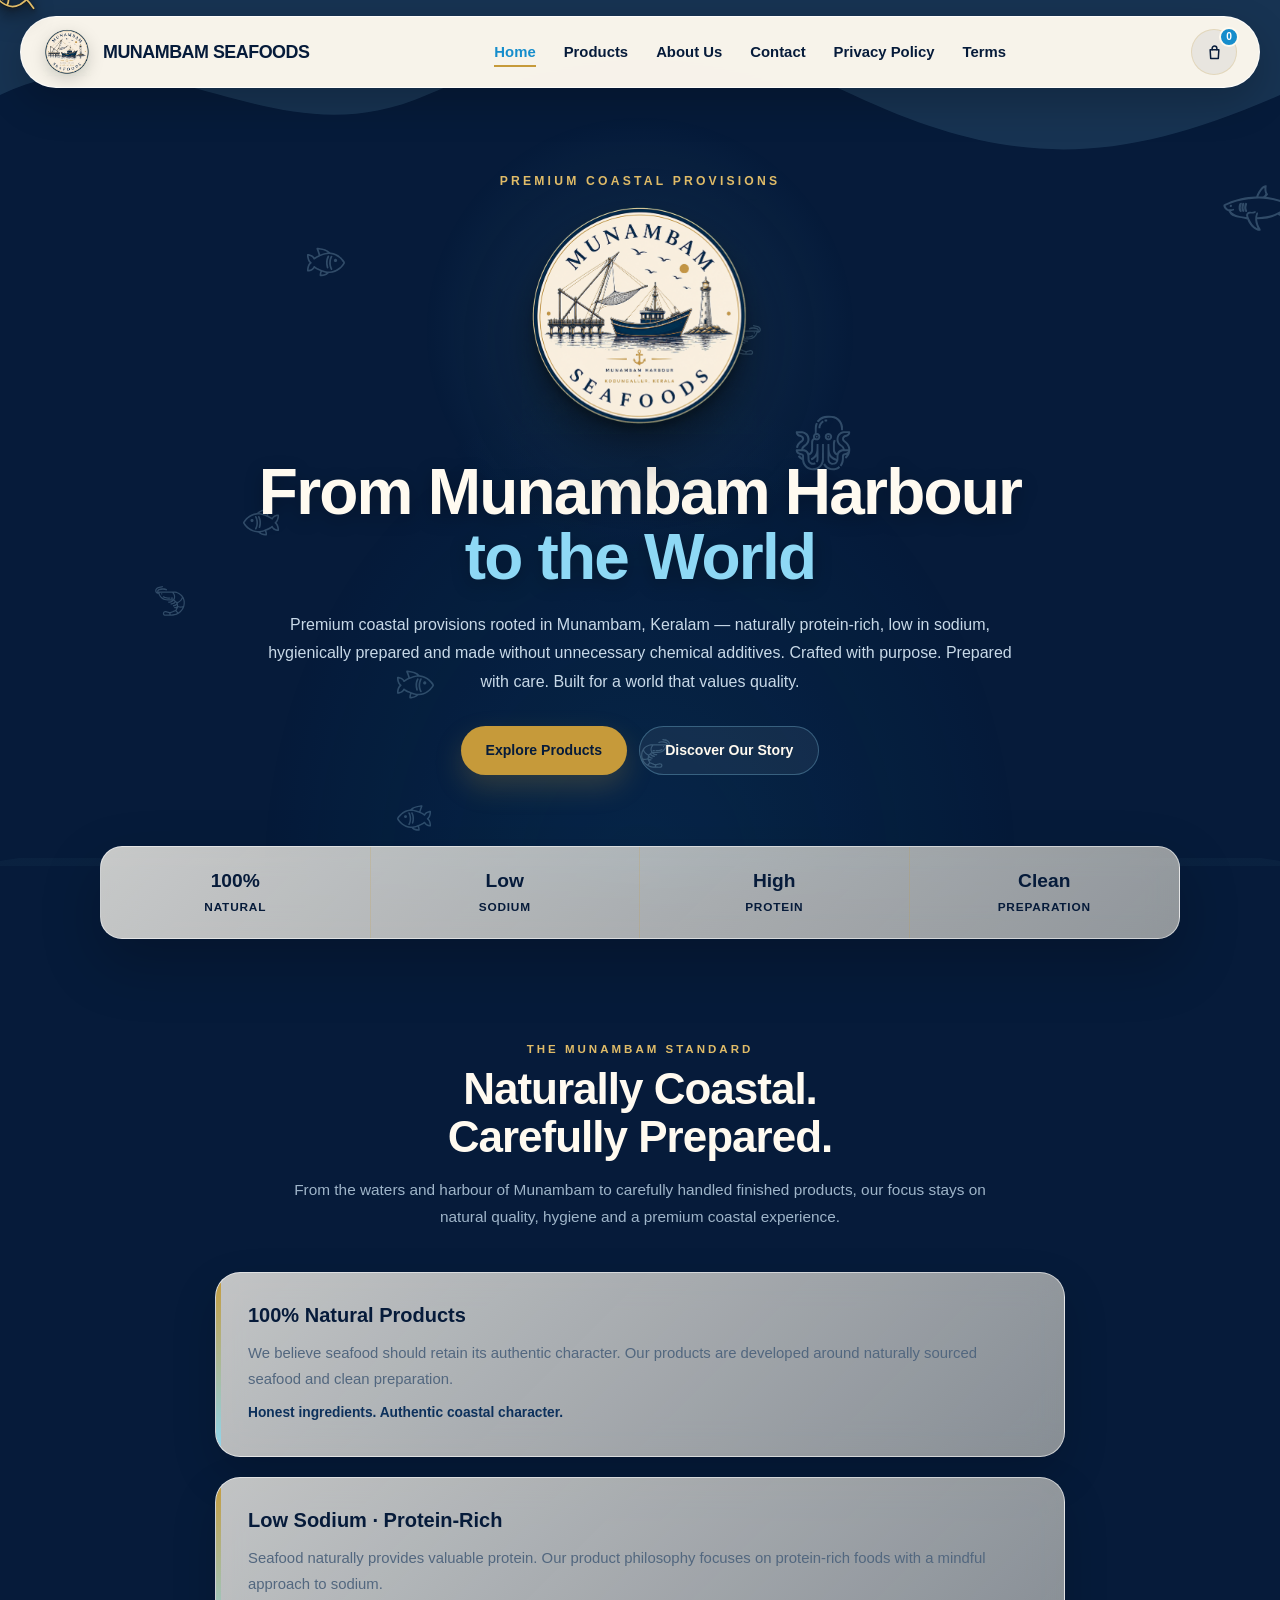
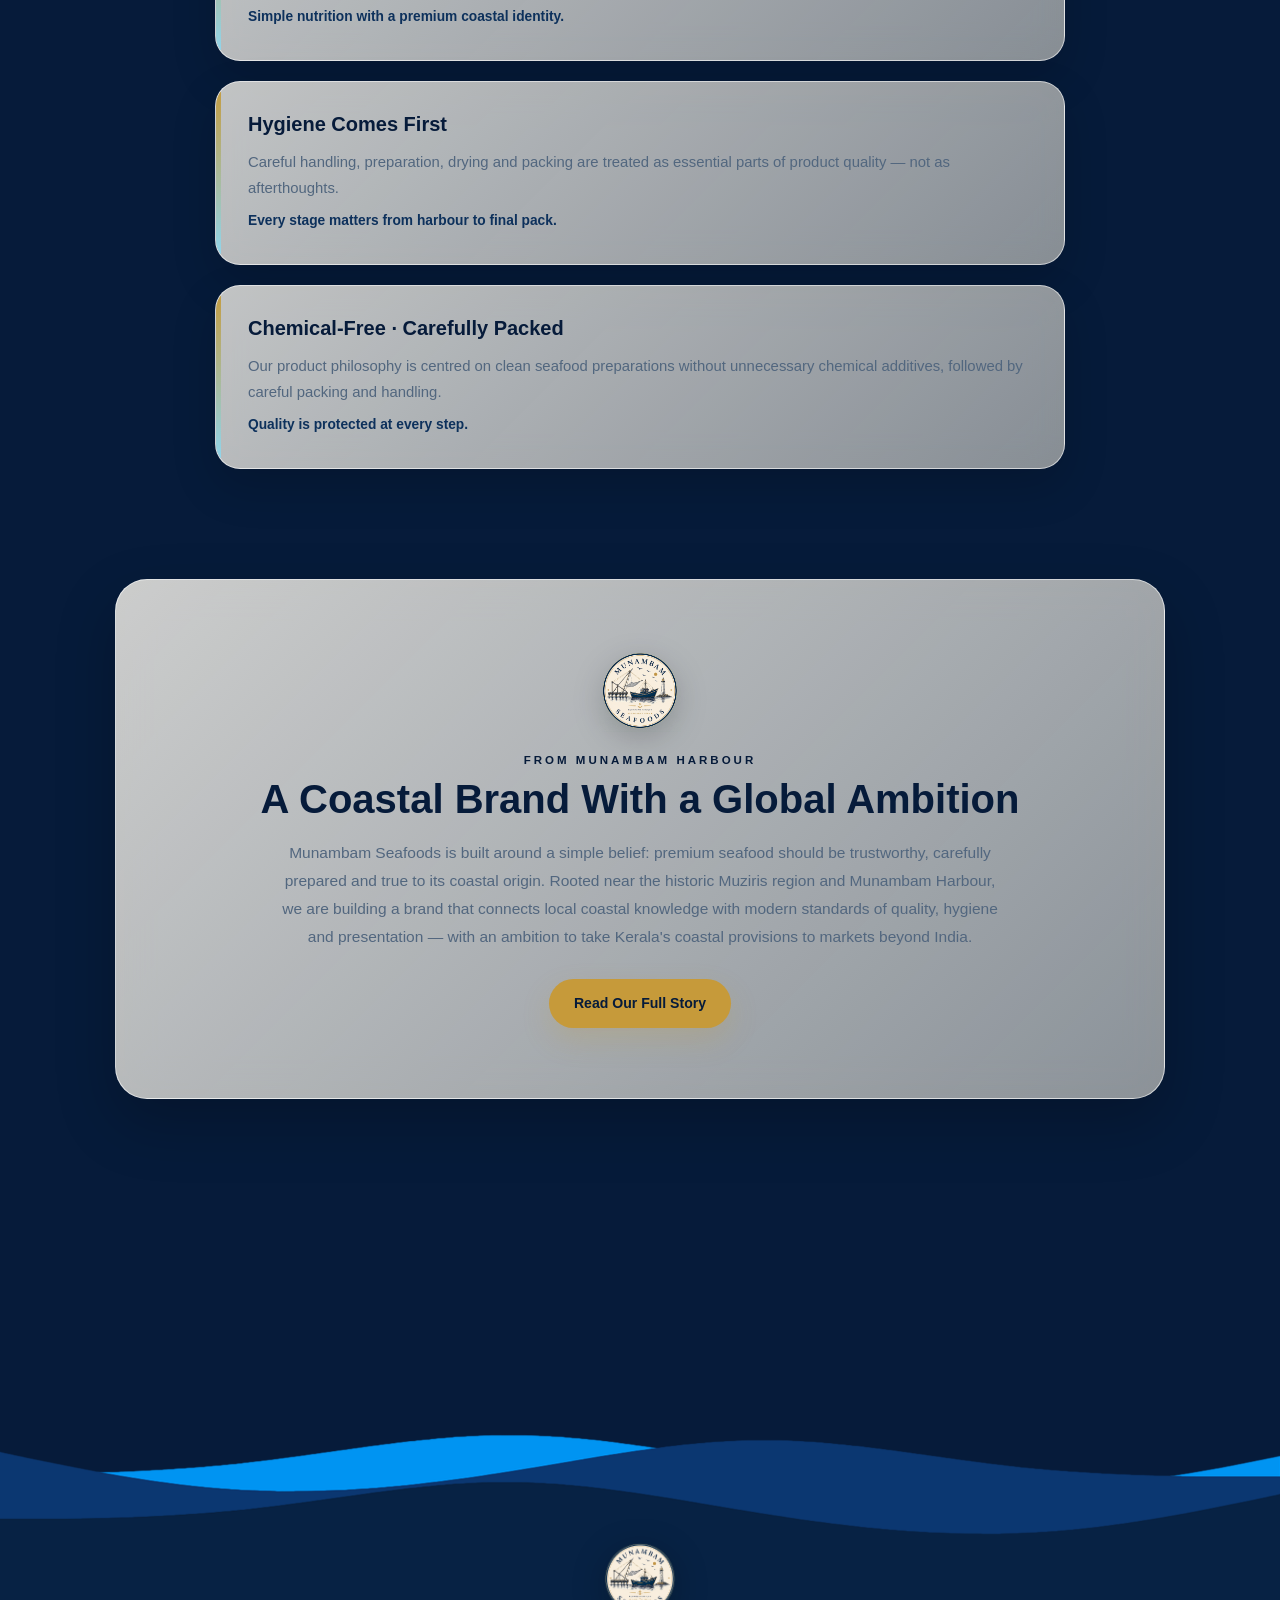
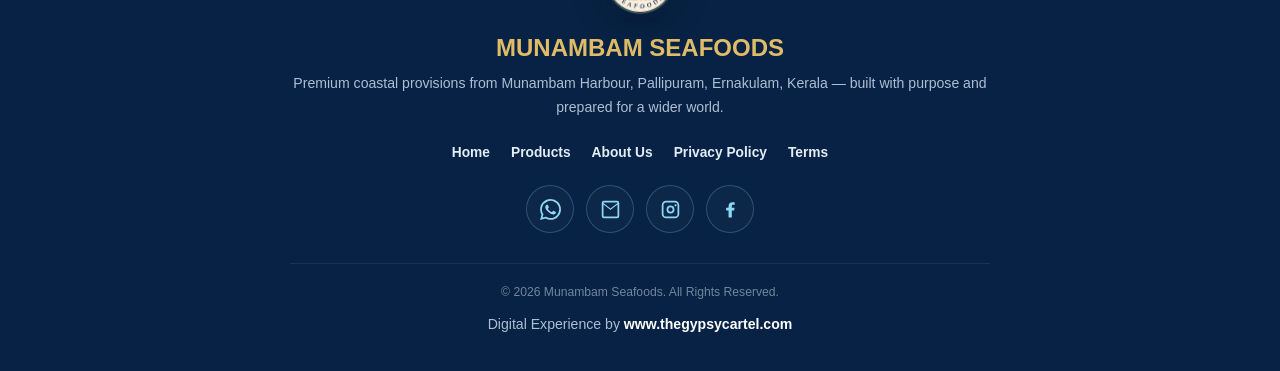
==== commit 2035a610: "Update index.html" ====
--- a/index.html
+++ b/index.html
@@ -172,39 +172,42 @@
     }
 
     /* =========================================================
-       CUSTOM CURSOR — DESKTOP ONLY
-       Browser-level fish cursor. Keeps the same custom fish
-       through hover, mousedown, hold, mouseup and focus.
-    ========================================================= */
-    @media (min-width: 1025px) {
-        html,
-        body,
-        body *,
-        body *::before,
-        body *::after,
-        a,
-        a:link,
-        a:visited,
-        a:hover,
-        a:active,
-        a:focus,
-        button,
-        button:hover,
-        button:active,
-        button:focus,
-        input,
-        textarea,
-        select,
-        label,
-        [role="button"],
-        [tabindex] {
-            cursor: url("data:image/svg+xml,%3Csvg xmlns='http://www.w3.org/2000/svg' width='50' height='30' viewBox='0 0 50 30' fill='none'%3E%3Cpath d='M5 15Q25-5 45 25M5 15Q25 35 45 5' stroke='%23e0bc68' stroke-width='2.5' stroke-linecap='round'/%3E%3Cpath d='M15 8.5Q18 15 15 21.5' stroke='%23e0bc68' stroke-width='2.5' stroke-linecap='round'/%3E%3Ccircle cx='10' cy='14.5' r='1.8' fill='%23e0bc68'/%3E%3C/svg%3E") 5 15, auto !important;
-        }
-
-        #fish-cursor {
-            display: none !important;
-        }
-    }
+           CUSTOM CURSOR — SAME WORKING FISH CURSOR
+           Desktop/fine-pointer only. The visible SVG cursor carries
+           the contrast shadow needed on cream/light backgrounds.
+        ========================================================= */
+        @media (hover: hover) and (pointer: fine) {
+            html,
+            body,
+            body *,
+            body *::before,
+            body *::after,
+            a,
+            a:link,
+            a:visited,
+            a:hover,
+            a:active,
+            a:focus,
+            button,
+            button:hover,
+            button:active,
+            button:focus,
+            input,
+            textarea,
+            select,
+            label,
+            summary,
+            [role="button"],
+            [onclick],
+            [tabindex],
+            .btn {
+                cursor: none !important;
+            }
+
+            #fish-cursor {
+                display: block !important;
+            }
+        }
 
     body {
         margin: 0;
@@ -254,17 +257,13 @@
 
         pointer-events: none;
 
-        z-index: 2147483647;
+        z-index: 99999;
 
         transform:
             translate3d(-6px,-14px,0);
 
         will-change:
             transform;
-
-        display: block;
-        visibility: visible;
-        opacity: 1;
     }
 
     #fish-cursor svg {
@@ -273,10 +272,23 @@
         width: 44px;
         height: 27px;
 
+        /* Stronger 3D shadow so the fish stays visible on cream/light backgrounds */
         filter:
             drop-shadow(
-                0 2px 4px
-                rgba(0,0,0,.35)
+                0 1px 0
+                rgba(18,24,32,.95)
+            )
+            drop-shadow(
+                0 2px 2px
+                rgba(18,24,32,.72)
+            )
+            drop-shadow(
+                0 5px 6px
+                rgba(0,0,0,.42)
+            )
+            drop-shadow(
+                0 9px 10px
+                rgba(0,0,0,.20)
             );
     }
 
@@ -1946,22 +1958,27 @@
        TOUCH DEVICES
     ========================================================= */
 
-    @media (hover:none) and (pointer:coarse) {
-
+    @media (hover: none) and (pointer: coarse) {
         html,
-        html *,
-        html *::before,
-        html *::after,
         body,
+        body *,
+        body *::before,
+        body *::after,
         a,
-        button {
-            cursor:
-                auto !important;
+        button,
+        input,
+        textarea,
+        select,
+        label,
+        summary,
+        [role="button"],
+        [onclick],
+        [tabindex] {
+            cursor: auto !important;
         }
 
         #fish-cursor {
-            display:
-                none;
+            display: none !important;
         }
     }
 
@@ -2263,7 +2280,6 @@
     id="fish-cursor"
     aria-hidden="true"
 >
-
     <svg
         viewBox="0 0 50 30"
         fill="none"
@@ -2271,7 +2287,6 @@
         stroke-width="2"
         stroke-linecap="round"
     >
-
         <path
             d="
                 M5 15
@@ -2295,9 +2310,7 @@
             fill="#e0bc68"
             stroke="none"
         />
-
     </svg>
-
 </div>
 
 
@@ -3003,87 +3016,79 @@
 
 
         /* =====================================================
-           CUSTOM CURSOR
-           Desktop: system cursor = gold fish via CSS cursor:url
-           (same SVG design). cursor:none cannot survive HOLD in
-           Chrome; cursor:url is the OS cursor so HOLD/click never
-           falls back to the default arrow.
-           DOM #fish-cursor is hidden on desktop (CSS).
-           Touch/mobile: unchanged.
-        ===================================================== */
-
-        const mouseDevice =
-            window.matchMedia(
-                "(min-width: 1025px) and (hover:hover) and (pointer:fine)"
-            ).matches;
-
-        if (mouseDevice) {
-
-            const FISH_CURSOR =
-                "url(\"data:image/svg+xml,%3Csvg xmlns='http://www.w3.org/2000/svg' width='44' height='27' viewBox='0 0 50 30' fill='none'%3E%3Cpath d='M5 15Q25-5 45 25M5 15Q25 35 45 5' stroke='%23e0bc68' stroke-width='2' stroke-linecap='round'/%3E%3Cpath d='M15 8.5Q18 15 15 21.5' stroke='%23e0bc68' stroke-width='2' stroke-linecap='round'/%3E%3Ccircle cx='10' cy='14.5' r='1.5' fill='%23e0bc68'/%3E%3C/svg%3E\") 8 13, none";
-
-            /* Inject lock after all page CSS so it always wins */
-            if (!document.getElementById("munambam-cursor-lock")) {
-                const lockStyle = document.createElement("style");
-                lockStyle.id = "munambam-cursor-lock";
-                lockStyle.textContent = `
-                    @media (min-width: 1025px) {
-                        html, body, *, *::before, *::after {
-                            cursor: ${FISH_CURSOR} !important;
+               CUSTOM CURSOR
+            ===================================================== */
+
+            const cursor =
+                document.getElementById(
+                    "fish-cursor"
+                );
+
+            const mouseDevice =
+                window.matchMedia(
+                    "(hover:hover) and (pointer:fine)"
+                ).matches;
+
+
+            if (
+                cursor &&
+                mouseDevice
+            ) {
+
+                let x = 0;
+                let y = 0;
+
+                let frame =
+                    false;
+
+
+                document.addEventListener(
+                    "mousemove",
+
+                    (event) => {
+
+                        x =
+                            event.clientX;
+
+                        y =
+                            event.clientY;
+
+
+                        if (frame) {
+                            return;
                         }
-                        #fish-cursor {
-                            display: none !important;
-                        }
+
+
+                        frame =
+                            true;
+
+
+                        requestAnimationFrame(
+                            () => {
+
+                                cursor.style.transform =
+                                    `translate3d(
+                                        ${x - 6}px,
+                                        ${y - 14}px,
+                                        0
+                                    )`;
+
+                                frame =
+                                    false;
+                            }
+                        );
+
+                    },
+
+                    {
+                        passive: true
                     }
-                `;
-                document.head.appendChild(lockStyle);
+                );
+
             }
 
-            const applyFishCursor = () => {
-                document.documentElement.style.setProperty(
-                    "cursor",
-                    FISH_CURSOR,
-                    "important"
-                );
-                if (document.body) {
-                    document.body.style.setProperty(
-                        "cursor",
-                        FISH_CURSOR,
-                        "important"
-                    );
-                }
-            };
-
-            applyFishCursor();
-
-            /* Re-apply on interaction so nothing can strip the fish */
-            [
-                "mousedown",
-                "mouseup",
-                "pointerdown",
-                "pointerup",
-                "click",
-                "auxclick",
-                "focusin",
-                "mouseover"
-            ].forEach((evtName) => {
-                document.addEventListener(
-                    evtName,
-                    applyFishCursor,
-                    { capture: true, passive: true }
-                );
-            });
-
-            window.addEventListener(
-                "focus",
-                applyFishCursor,
-                { passive: true }
-            );
-
-        }
-
-
-        /* =====================================================
+
+            /* =====================================================
            MOVING SEA CREATURES
         ===================================================== */
 
@@ -3482,5 +3487,84 @@
 })();
 </script>
 
+
+
+<script>
+(() => {
+    "use strict";
+
+    /* =====================================================
+       CUSTOM CURSOR
+    ===================================================== */
+
+    const cursor =
+        document.getElementById(
+            "fish-cursor"
+        );
+
+    const mouseDevice =
+        window.matchMedia(
+            "(hover:hover) and (pointer:fine)"
+        ).matches;
+
+    if (
+        cursor &&
+        mouseDevice
+    ) {
+
+        let x = 0;
+        let y = 0;
+
+        let frame =
+            false;
+
+
+        document.addEventListener(
+            "mousemove",
+
+            (event) => {
+
+                x =
+                    event.clientX;
+
+                y =
+                    event.clientY;
+
+
+                if (frame) {
+                    return;
+                }
+
+
+                frame =
+                    true;
+
+
+                requestAnimationFrame(
+                    () => {
+
+                        cursor.style.transform =
+                            `translate3d(
+                                ${x - 6}px,
+                                ${y - 14}px,
+                                0
+                            )`;
+
+                        frame =
+                            false;
+                    }
+                );
+            },
+
+            {
+                passive: true
+            }
+        );
+
+    }
+
+})();
+</script>
+
 </body>
 </html>
